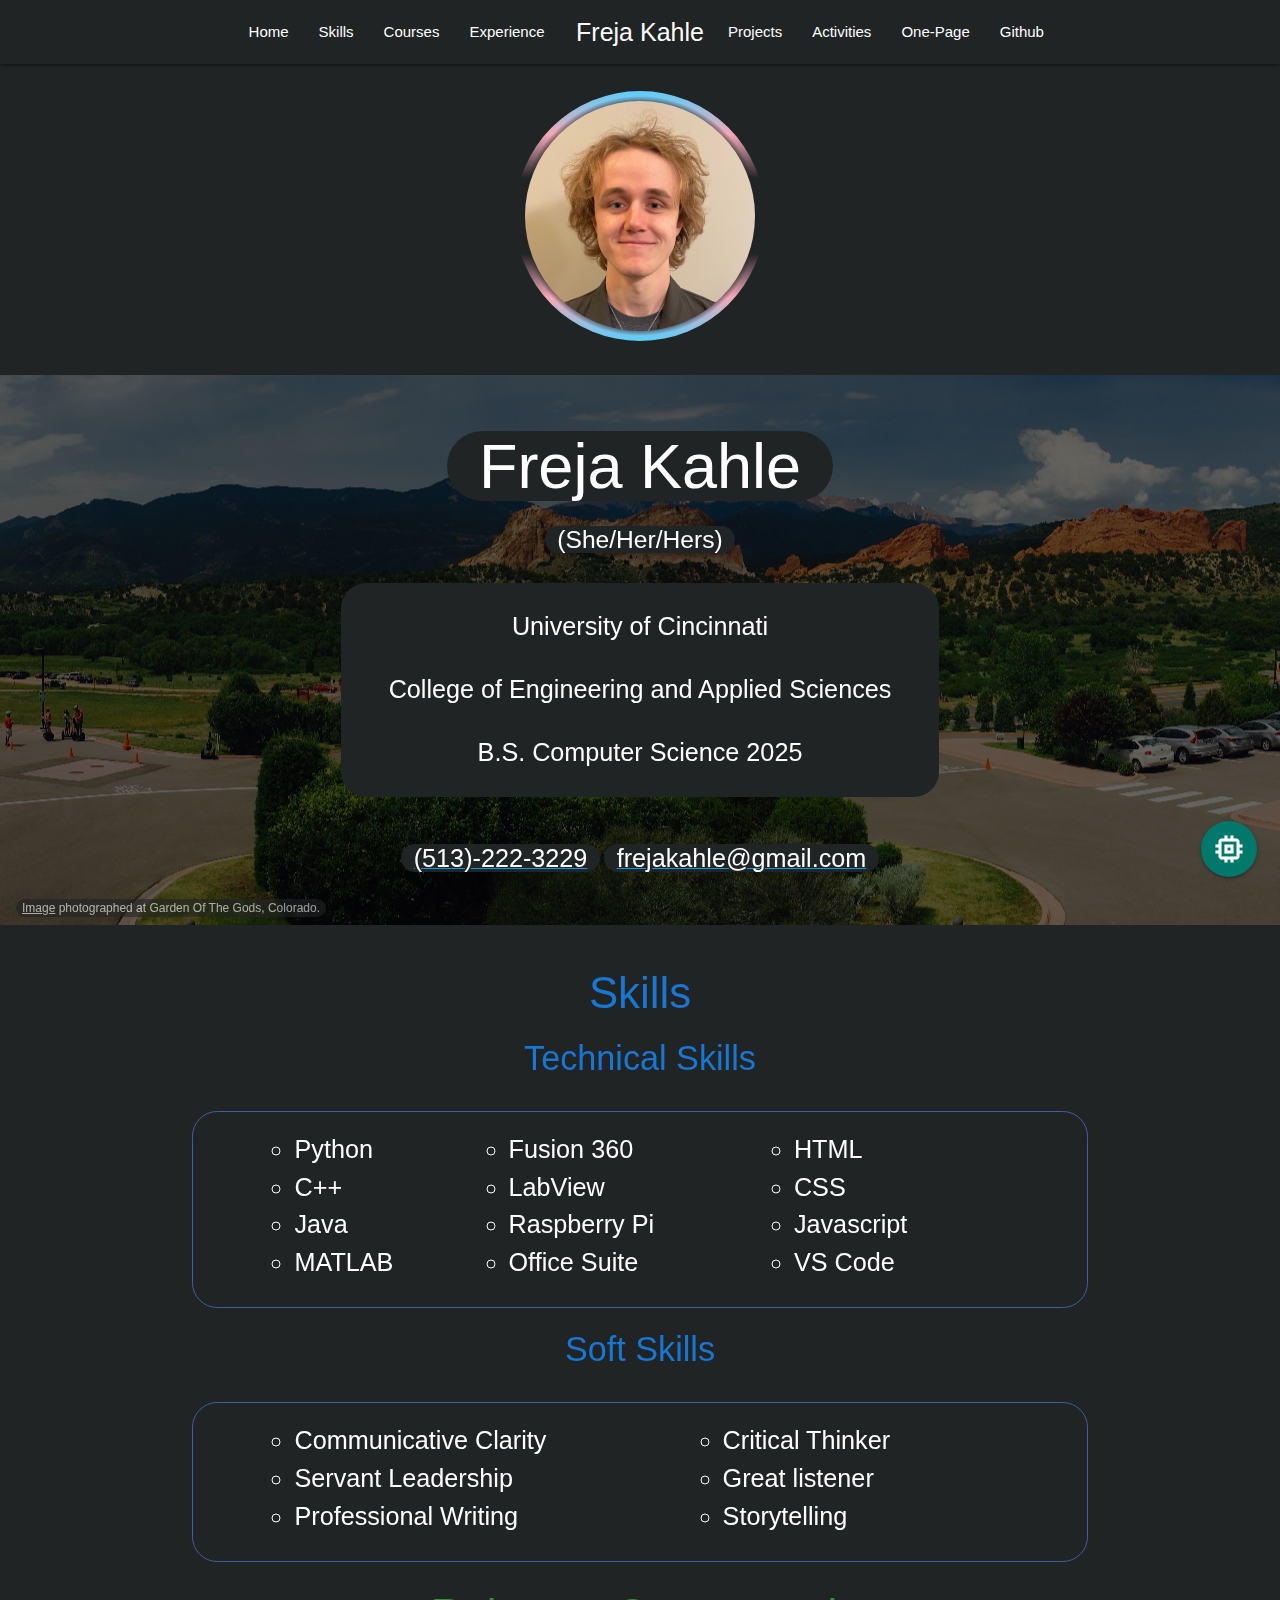
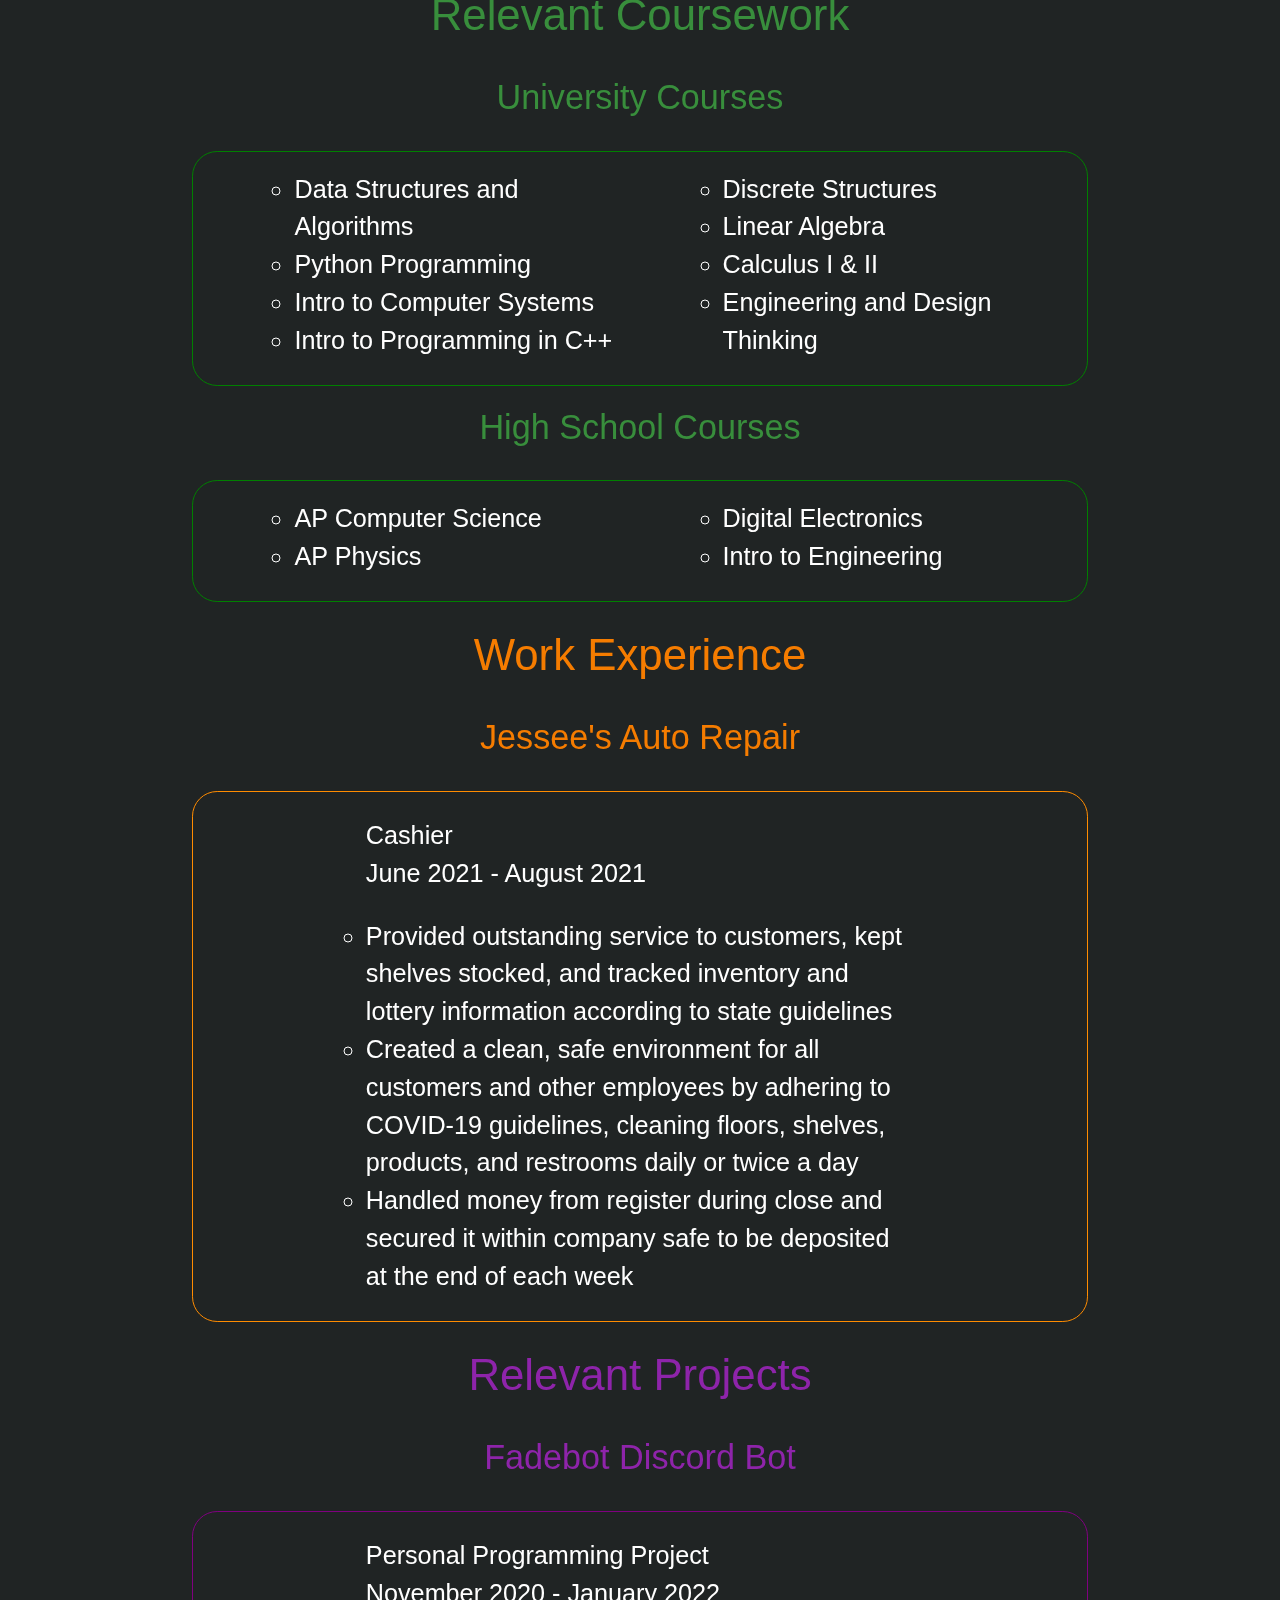
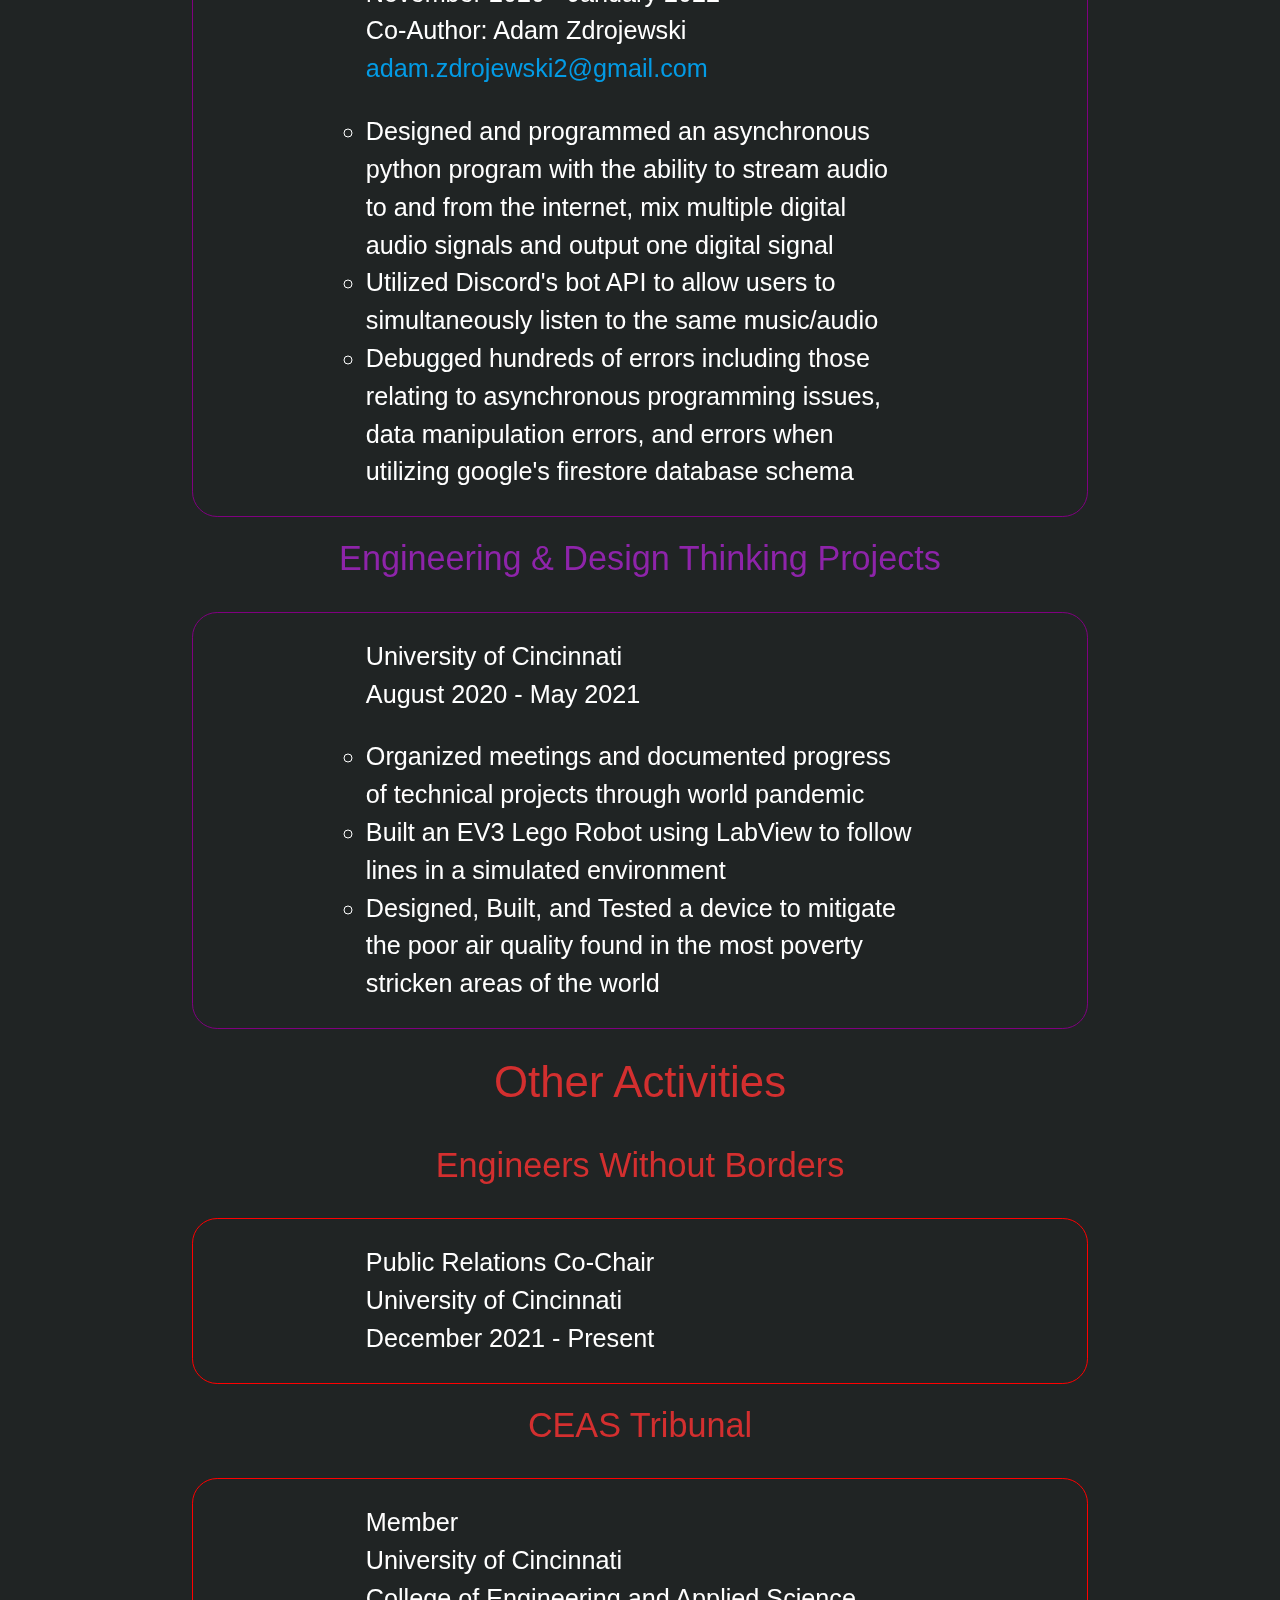
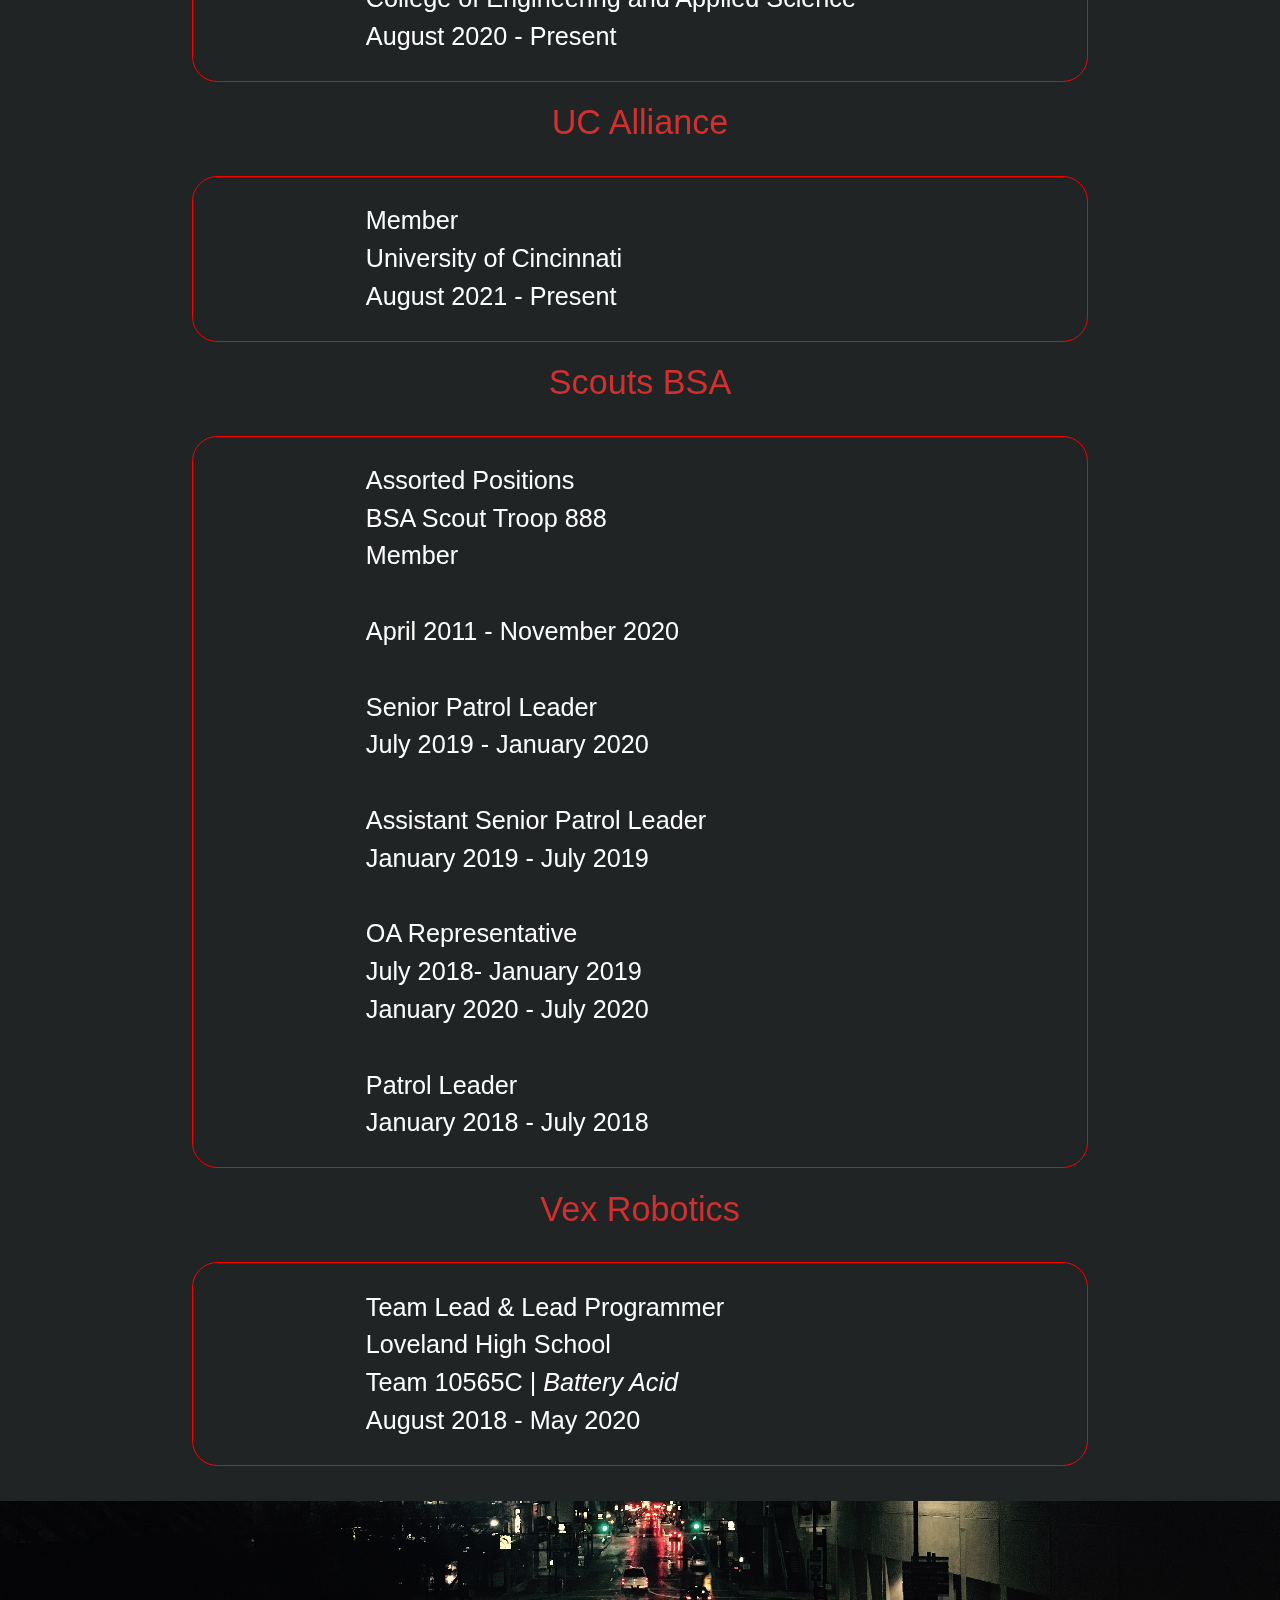
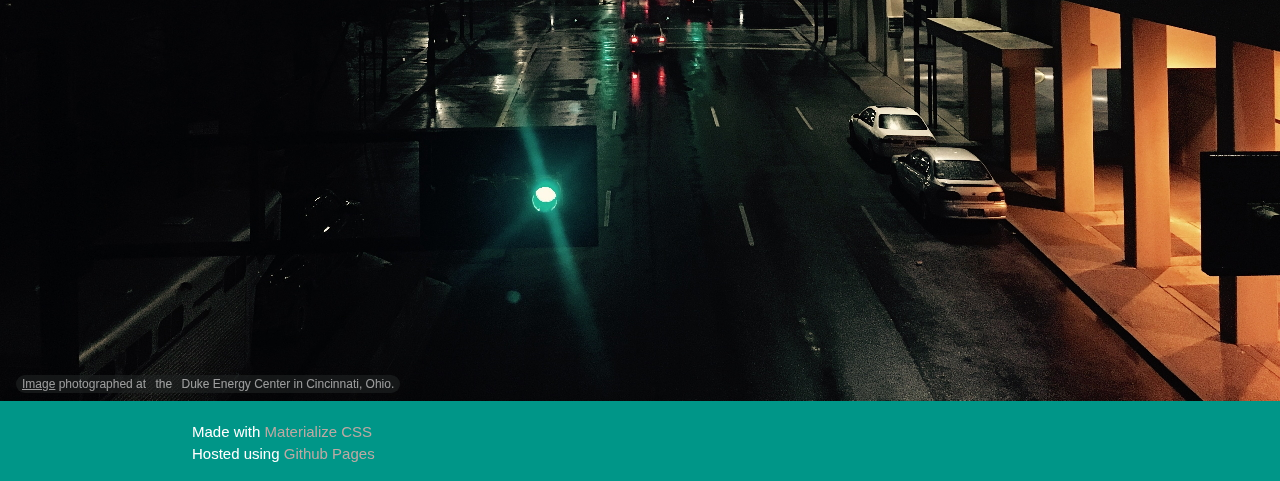
==== index.html @ 25338dbe "fixed sidenav width and trans transition" ====
<!DOCTYPE html>

<head>
    <meta http-equiv="Content-Type" content="text/html; charset=UTF-8" />
    <meta name="viewport" content="width=device-width, initial-scale=1" />
    <title>Freja Kahle Virtual Resume</title>

    <link rel="stylesheet" href="css/style.css">
    <link rel="shortcut icon" type="image/x-icon" href="images/favicon.png">
</head>

<body class="dark" id="home">
    <div class="fixed-action-btn">
        <a class="btn-floating btn-large teal darken-2">
            <i class="large material-icons" style="font-size: 36px;">memory</i>
        </a>
        <ul>
            <li><a href="Resume.pdf" target="_blank" class="btn-floating teal darken-2"><i class="material-icons">file_download</i></a></li>
            <li><a href="tel:513-222-3229" class="btn-floating teal darken-2"><i class="material-icons">phone</i></a></li>
            <li><a href="mailto:frejakahle@gmail.com" class="btn-floating teal darken-2"><i class="material-icons">mail</i></a></li>
            <li><a href="javascript:toggleViewMode()" id="view_toggle_button" class="btn-floating teal darken-2"><i class="material-icons">brightness_7</i></a></li>
        </ul>
    </div>
    <div class="navbar-fixed">
        <nav role="navigation" class="text-back">
            <div class="nav-wrapper container" style="width:100%;">
                <div class="row" style="margin: 0;">
                    <div class="col" style="width:5%;">
                        <a href="#" data-target="nav-mobile" class="sidenav-trigger" style="right: 3em;"><i class=" material-icons">menu</i></a>
                    </div>
                    <div class="col" style="width:40%">
                        <ul class="right hide-on-med-and-down">
                            <li><a href="#home">Home</a></li>
                            <li><a href="#skills">Skills</a></li>
                            <li><a href="#courses">Courses</a></li>
                            <li><a href="#experience">Experience</a></li>
                        </ul>
                    </div>
                    <div class="col" style="width:10%">
                        <a id="logo-container" href="#home" class="brand-logo center" style="font-size: 25px;">Freja Kahle</a>
                    </div>
                    <div class="col" style="width:auto">
                        <ul class="left hide-on-med-and-down">
                            <li><a href="#projects">Projects</a></li>
                            <li><a href="#activities">Activities</a></li>
                            <li><a href="Resume.pdf" target="_blank">One-Page</a></li>
                            <li><a href="https://github.com/frejaKahle" target="_blank">Github</a></li>
                        </ul>
                    </div>
                </div>
            </div>
        </nav>
    </div>
    <ul id="nav-mobile" class="sidenav text-back sidenav-close" style="border-radius: 0;">
        <li><a href="#home" onclick="closeNav();">Home</a></li>
        <li><a href="#skills">Skills</a></li>
        <li><a href="#courses">Courses</a></li>
        <li><a href="#experience">Experience</a></li>
        <li><a href="#projects">Projects</a></li>
        <li><a href="#activities">Activities</a></li>
        <li><a href="Resume.pdf" target="_blank">One-Page</a></li>
        <li><a href="https://github.com/frejaKahle" target="_blank">Github</a></li>
    </ul>
    <div class="row center" style="margin: 3vh">
        <img class="circle responsive-img transg" src="images/profshot.jpg" style="height:250px;">
    </div>
    <div class="parallax-container" style="height: 550px;">
        <div class="section no-pad-bot">
            <div class="container">
                <div class="row">
                    <h1 class="header center"><span class="text-back hide-on-small-only">Freja Kahle</span></h1>
                    <h1 class="header center text-back hide-on-med-and-up" style="width: fit-content;margin-right: auto;margin-left: auto; border-radius: 0.5em;">Freja<br>Kahle</h1>
                    <h5 class="header center"><span class="text-back z-depth-2">(She/Her/Hers)</span></h5>
                </div>
                <div class="row center">
                    <div class="flow-text col m8 s12 offset-m2 text-back">
                        <p>University of Cincinnati</p>
                        <p class="hide-on-small-only">College of Engineering and Applied Sciences</p>
                        <p class="hide-on-med-and-up" style="font-size: 3.85vw;">College of Engineering and Applied Sciences</p>
                        <p>B.S. Computer Science 2025</p>
                    </div>
                </div>
                <div class="center">
                    <br>
                    <a href="tel:513-222-3229" class="col m5 offset-m1 s6 center"><u><span class="flow-text text-back">(513)-222-3229</span></u></a>
                    <br class="hide-on-med-and-up">
                    <a href="mailto:frejakahle@gmail.com" class="col m5 s6 center"><u><span class="flow-text text-back">frejakahle@gmail.com</span></u></a>
                </div>
            </div>
        </div>
        <a class="text-back bottomleft" style="opacity: 0.6; font-size: 12px;" href="images/GardenOfTheGods.jpg" target="blank"><u>Image</u> photographed at<span class="hide-on-med-and-up">:<br></span> Garden Of The Gods, Colorado.</a>
        <div class=" parallax"><img src="images/GardenOfTheGods.jpg" alt="Unsplashed Background, Garden of the Gods, Colorado">
            <div class="color-overlay"></div>
        </div>
    </div>
    <div class="container">
        <div class="section">
            <div class="anchor" id="skills">
                <h3 class="center blue-text text-darken-2">Skills</h3>
            </div>
            <div class="row">
                <h4 class="header center blue-text text-darken-2">Technical Skills</h4>
            </div>
            <div class="row flow-text boxborder" style="padding-top: 0.75em; border-color: #405F9F;">
                <div class="col s12 l3 offset-l1 m5 offset-m1 textlist">
                    <ul style="margin-bottom: 0; margin-top: 0;">
                        <li>Python</li>
                        <li>C++</li>
                    </ul>
                </div>
                <div class="col s12 l4 m5 offset-m1 textlist">
                    <ul style="margin-bottom: 0; margin-top: 0;">
                        <li>Fusion 360</li>
                        <li>LabView</li>
                    </ul>
                </div>
                <div class="col s12 l4 m5 offset-m1 textlist">
                    <ul style="margin-top: 0; margin-bottom: 0;">
                        <li>HTML</li>
                        <li>CSS</li>
                    </ul>
                </div>
                <div class="col s12 l3 offset-l1 m5 offset-m1 textlist">
                    <ul style="margin-bottom: 0; margin-top: 0;">
                        <li>Java</li>
                        <li>MATLAB</li>
                    </ul>
                </div>
                <div class="col s12 l4 m5 offset-m1 textlist">
                    <ul style="margin-bottom: 0; margin-top: 0;">
                        <li>Raspberry Pi</li>
                        <li>Office Suite</li>
                    </ul>
                </div>
                <div class="col s12 l4 m5 offset-m1 textlist">
                    <ul style="margin-top: 0;">
                        <li>Javascript</li>
                        <li>VS Code</li>
                    </ul>
                </div>
            </div>
            <div class="row">
                <h4 class="header center blue-text text-darken-2">Soft Skills</h4>
            </div>
            <div class="row flow-text boxborder" style="padding-top:0.75em; border-color: #405F9F;">
                <div class="col s12 m5 offset-m1 textlist">
                    <ul style="margin-bottom: 0; margin-top: 0;">
                        <li>Communicative Clarity</li>
                        <li>Servant Leadership</li>
                        <li>Professional Writing</li>
                    </ul>
                </div>
                <div class="col s12 m5 offset-m1 textlist">
                    <ul style="margin-top: 0;">
                        <li>Critical Thinker</li>
                        <li>Great listener</li>
                        <li>Storytelling</li>
                    </ul>
                </div>
            </div>

            <div class="row anchor" id="courses">
                <h3 class="header center green-text text-darken-2">Relevant Coursework</h3>
            </div>
            <div class="row">
                <h4 class="header center green-text text-darken-2">University Courses</h4>
            </div>
            <div class="row flow-text boxborder" style="padding-top: 0.75em; border-color: green;">
                <div class="col s12 l5 offset-l1 textlist">
                    <ul style="margin-bottom: 0; margin-top: 0;">
                        <li>Data Structures and Algorithms</li>
                        <li>Python Programming</li>
                        <li>Intro to Computer Systems</li>
                        <li>Intro to Programming in C++</li>
                    </ul>
                </div>
                <div class="col s12 l5 offset-l1 textlist">
                    <ul style="margin-top: 0;">
                        <li>Discrete Structures</li>
                        <li>Linear Algebra</li>
                        <li>Calculus I & II</li>
                        <li>Engineering and Design Thinking</li>
                    </ul>
                </div>
            </div>
            <div class="row">
                <h4 class="header center green-text text-darken-2">High School Courses</h4>
            </div>
            <div class="row flow-text boxborder" style="padding-top: 0.75em; border-color: green;">
                <div class="col s12 l5 offset-l1 textlist">
                    <ul style="margin-bottom: 0; margin-top: 0;">
                        <li>AP Computer Science</li>
                        <li>AP Physics</li>
                    </ul>
                </div>
                <div class="col s12 l5 offset-l1 textlist">
                    <ul style="margin-top: 0;">
                        <li>Digital Electronics</li>
                        <li>Intro to Engineering</li>
                    </ul>
                </div>
            </div>
            <div class="row center anchor" id="experience">
                <h3 class="header orange-text text-darken-2">Work Experience</h3>
            </div>
            <div class="row center">
                <h4 class="header orange-text text-darken-2">Jessee's Auto Repair</h4>
            </div>
            <div class="row flow-text boxborder" style="border-color: darkorange;">
                <div class="col s12 m10 offset-m1 l8 offset-l2">
                    <p style="text-align:left;">Cashier
                        <br>June 2021 - August 2021
                    </p>
                    <ul class="textlist">
                        <li>Provided outstanding service to customers, kept shelves stocked, and tracked inventory and lottery information according to state guidelines</li>
                        <li>Created a clean, safe environment for all customers and other employees by adhering to COVID-19 guidelines, cleaning floors, shelves, products, and restrooms daily or twice a day</li>
                        <li>Handled money from register during close and secured it within company safe to be deposited at the end of each week</li>
                    </ul>
                </div>
            </div>
            <div class="row center anchor" id="projects">
                <h3 class="header purple-text text-darken-1">Relevant Projects</h3>
            </div>
            <div class="row center">
                <h4 class="header purple-text text-darken-1">Fadebot Discord Bot</h4>
            </div>
            <div class="row flow-text boxborder" style="border-color: purple;">
                <div class="col s12 m10 offset-m1 l8 offset-l2">
                    <p style="text-align:left;">Personal Programming Project
                        <br>November 2020 - January 2022
                        <br>Co-Author: Adam Zdrojewski
                        <br><a href="mailto:adam.zdrojewski2@gmail.com">adam.zdrojewski2@gmail.com</a>
                    </p>
                    <ul class="textlist">
                        <li>Designed and programmed an asynchronous python program with the ability to stream audio to and from the internet, mix multiple digital audio signals and output one digital signal</li>
                        <li>Utilized Discord's bot API to allow users to simultaneously listen to the same music/audio</li>
                        <li>Debugged hundreds of errors including those relating to asynchronous programming issues, data manipulation errors, and errors when utilizing google's firestore database schema</li>
                    </ul>
                </div>
            </div>
            <div class="row center">
                <h4 class="header purple-text text-darken-1">Engineering & Design Thinking Projects</h4>
            </div>
            <div class="row flow-text boxborder" style="border-color: purple;">
                <div class="col s12 m10 offset-m1 l8 offset-l2">
                    <p>University of Cincinnati
                        <br>August 2020 - May 2021
                    </p>
                    <ul class="textlist">
                        <li>Organized meetings and documented progress of technical projects through world pandemic </li>
                        <li>Built an EV3 Lego Robot using LabView to follow lines in a simulated environment</li>
                        <li>Designed, Built, and Tested a device to mitigate the poor air quality found in the most poverty stricken areas of the world</li>
                    </ul>
                </div>
            </div>
            <div class="row center anchor" id="activities">
                <h3 class="header red-text text-darken-2">Other Activities</h3>
            </div>
            <div class="row center">
                <h4 class="header red-text text-darken-2">Engineers Without Borders</h4>
            </div>
            <div class="row flow-text boxborder" style="border-color: red;">
                <div class="col s12 m10 offset-m1 l8 offset-l2">
                    <p>Public Relations Co-Chair
                        <br>University of Cincinnati
                        <br>December 2021 - Present
                    </p>
                </div>
            </div>
            <div class="row center">
                <h4 class="header red-text text-darken-2">CEAS Tribunal</h4>
            </div>
            <div class="row flow-text boxborder" style="border-color: red;">
                <div class="col s12 m10 offset-m1 l8 offset-l2">
                    <p>Member
                        <br>University of Cincinnati
                        <br><span style="font-size:3.85vw;" class="hide-on-med-and-up">College of Engineering and Applied Science</span><span class="hide-on-small-only">College of Engineering and Applied Science</span>
                        <br>August 2020 - Present
                    </p>
                </div>
            </div>
            <div class="row center">
                <h4 class="header red-text text-darken-2">UC Alliance</h4>
            </div>
            <div class="row flow-text boxborder" style="border-color: red;">
                <div class="col s12 m10 offset-m1 l8 offset-l2">
                    <p>Member
                        <br>University of Cincinnati
                        <br>August 2021 - Present
                    </p>
                </div>
            </div>
            <div class="row center">
                <h4 class="header red-text text-darken-2">Scouts BSA</h4>
            </div>
            <div class="row flow-text boxborder" style="border-color: red;">
                <div class="col s12 m10 offset-m1 l8 offset-l2">
                    <p>Assorted Positions
                        <br>BSA Scout Troop 888
                        <br>Member
                        <br>
                        <br>April 2011 - November 2020
                        <br>
                        <br>Senior Patrol Leader
                        <br>July 2019 - January 2020
                        <br>
                        <br>Assistant Senior Patrol Leader
                        <br>January 2019 - July 2019
                        <br>
                        <br>OA Representative
                        <br>July 2018- January 2019
                        <br>January 2020 - July 2020
                        <br>
                        <br>Patrol Leader
                        <br>January 2018 - July 2018
                    </p>
                </div>
            </div>
            <div class="row center">
                <h4 class="header red-text text-darken-2">Vex Robotics</h4>
            </div>
            <div class="row flow-text boxborder" style="border-color: red;">
                <div class="col s12 m10 offset-m1 l8 offset-l2">
                    <p>Team Lead & Lead Programmer
                        <br>Loveland High School
                        <br>Team 10565C | <i>Battery Acid</i>
                        <br>August 2018 - May 2020
                    </p>
                </div>
            </div>
        </div>
    </div>
    </div>
    <div class="parallax-container" style="height: 500px;">
        <div class="section no-pad-bot">
            <div class="container">
                <div class="row">
                </div>
            </div>
        </div>
        <a class="text-back bottomleft" style="opacity: 0.6; font-size: 12px;" href="images/Techolympics2017.jpg" target="blank"><u style="margin:0">Image</u> photographed at<span class="hide-on-med-and-up">:<br></span><span class="hide-on-small-only"> the </span>Duke Energy Center in Cincinnati, Ohio.</a>
        <div class="parallax"><img src="images/Techolympics2017.jpg" alt="Unsplashed background img 3"></div>
    </div>



    <footer class="page-footer teal">
        <div class="container" style="padding-bottom: 1em;">
            Made with <a class="brown-text text-lighten-3" href="http://materializecss.com" target="blank">Materialize CSS</a>
            <br> Hosted using <a class="brown-text text-lighten-3" href="https://help.github.com/en/articles/what-is-github-pages" target="blank">Github Pages</a>
        </div>
    </footer>

    <!--  Scripts-->
    <script src="https://cdnjs.cloudflare.com/ajax/libs/materialize/1.0.0/js/materialize.min.js"></script>
    <script type="text/javascript" src="js/darkmode.js"></script>
    <script>
        M.AutoInit();
    </script>
</body>
---- css/style.css ----
@import "https://cdnjs.cloudflare.com/ajax/libs/materialize/1.0.0/css/materialize.min.css";
@import "https://fonts.googleapis.com/icon?family=Material+Icons";
.bkgnd {
    border-radius: 1em;
    margin-top: 150px;
    padding-left: .5em;
    padding-right: .5em;
}

:root {
    --dark-bkg: #202424;
    --light-bkg: white;
    --dark-text: white;
    --light-text: black;
    --transition-time: 750ms ease;
}

.spanhead {
    font-size: x-large;
    margin-top: 2px;
    margin-bottom: 2px;
    margin-left: 10px;
    margin-right: 10px;
}

.spanborder {
    margin-top: 0px;
    margin-bottom: 0px;
    border-radius: 0.75em;
    padding-left: 0.35em;
    padding-right: 0.35em;
    padding-bottom: 0.125em;
}

.tlta {
    text-align: left !important;
}

.text-back,
.text-back *,
nav.text-back .brand-logo {
    background-color: var(--light-bkg);
    color: var(--light-text);
    border-radius: 1em;
    padding-left: .5em;
    padding-right: .5em;
    transition: color var(--transition-time);
    transition: background-color var(--transition-time);
}

nav.text-back,
nav.text-back * {
    border-radius: 0;
}

body.dark,
body.dark .text-back,
body.dark .text-back * {
    background-color: var(--dark-bkg);
    color: var(--dark-text);
}

body {
    transition: color, background-color var(--transition-time);
}

.text-back.rnd-top {
    border-radius: 0;
    border-top-left-radius: 0.5em;
    border-top-right-radius: 0.5em;
}

.text-back.rnd-bot {
    border-radius: 0;
    border-bottom-left-radius: 0.5em;
    border-bottom-right-radius: 0.5em;
}

.text-back.no-rnd {
    border-radius: 0;
}

.color-overlay {
    position: absolute;
    top: 0;
    left: 0;
    width: 100%;
    height: 100%;
    background-color: black;
    opacity: 0.0;
    transition: opacity var(--transition-time);
}

.dark .color-overlay {
    opacity: 0.6;
    transition: opacity var(--transition-time);
}

.bottomright {
    position: absolute;
    bottom: 8px;
    right: 16px;
    font-size: 18px;
}

.bottomleft {
    position: absolute;
    bottom: 8px;
    left: 16px;
    font-size: 18px;
}

.bottomleft u,
.bottomright u {
    margin: 0;
    padding: 0;
}

.textlist li {
    list-style-type: circle !important;
}

.anchor {
    scroll-margin-top: 80px;
}

.boxborder {
    border-width: 1px;
    border-style: solid;
    border-color: black;
    border-radius: 1em;
    padding-left: 0.75em;
    padding-right: 0.75em;
}

html,
body {
    height: 100%;
}

.sidenav.closed {
    transform: translate(10px, 10px);
}

.transg {
    background: radial-gradient(circle at center, var(--dark-bkg) 110px, #20242400 120px), linear-gradient(#5BCEFA, #F5A9B8, #F5A9B800 35% 65%, #F5A9B8, #5BCEFA);
    padding: 10px;
}

.transg::after {
    content: 'hi';
    z-index: 100;
}

.sidenav {
    width: min(200px, 50vw);
}
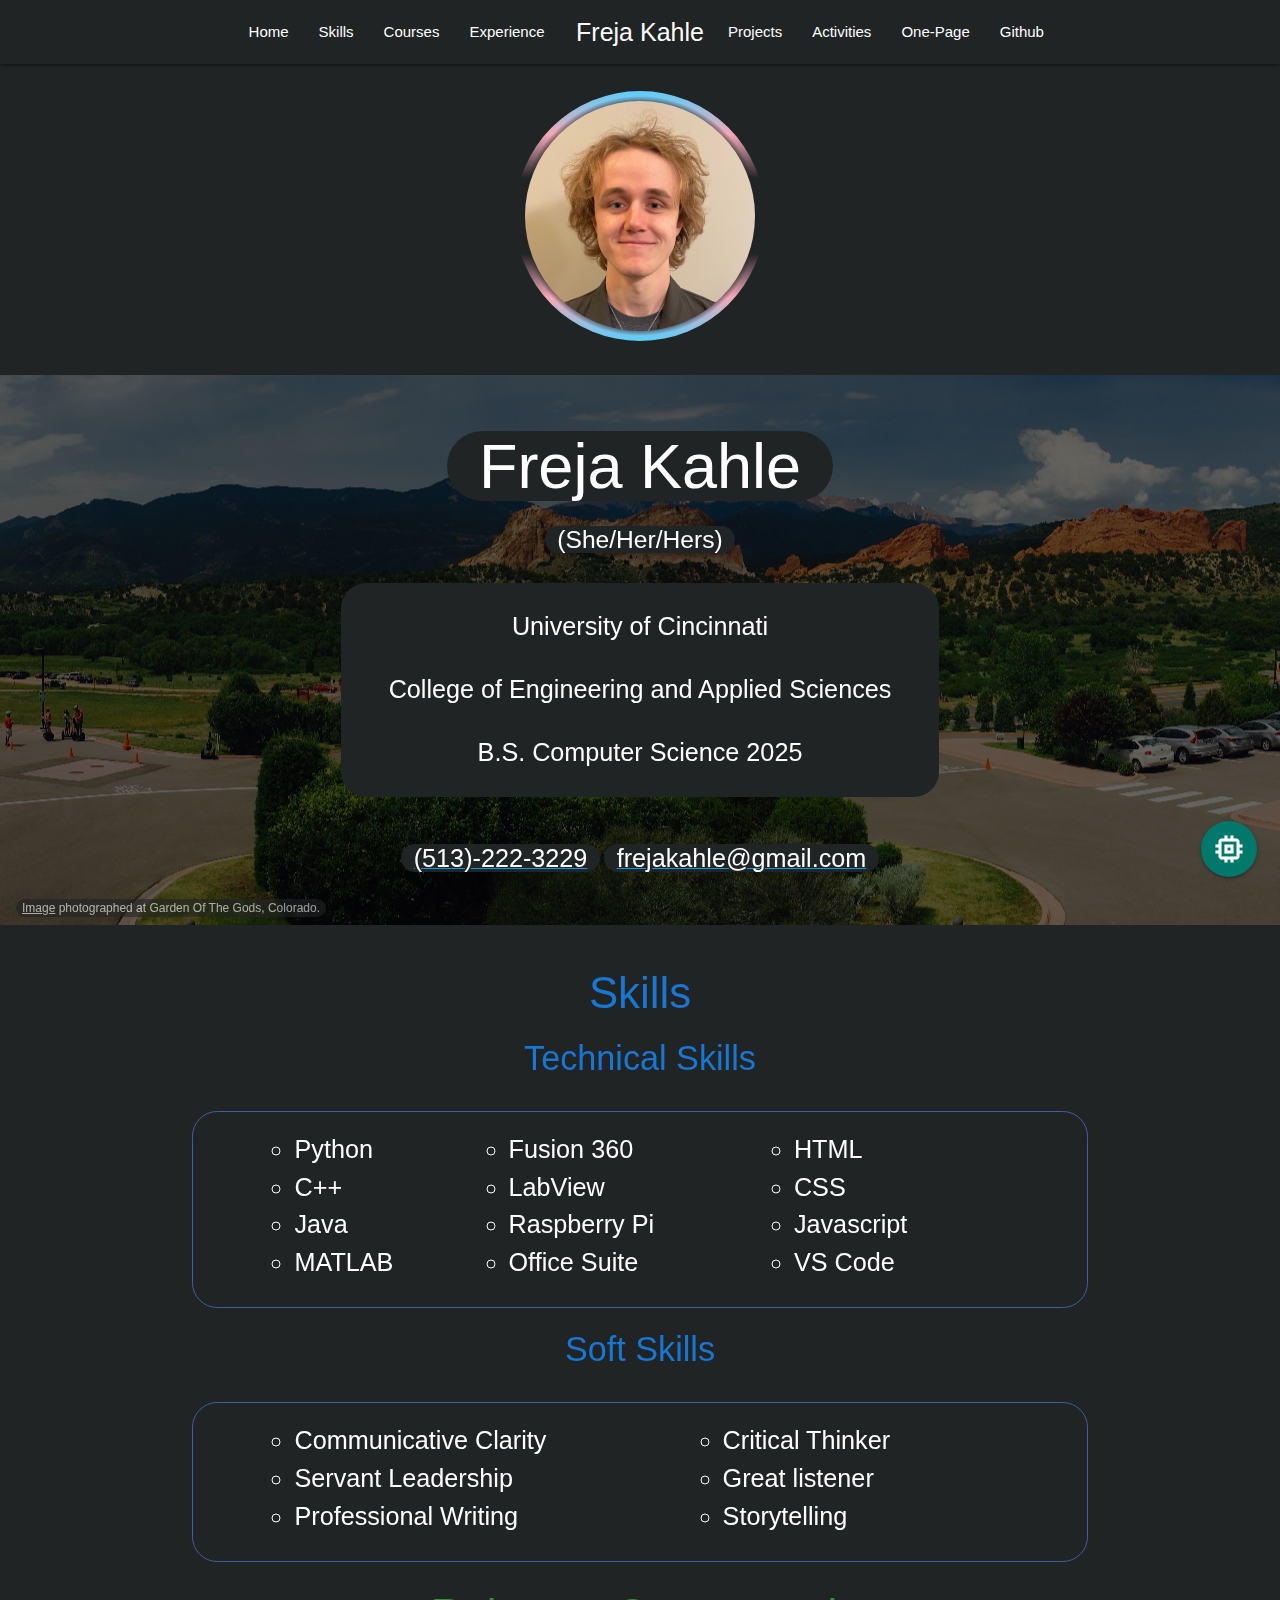
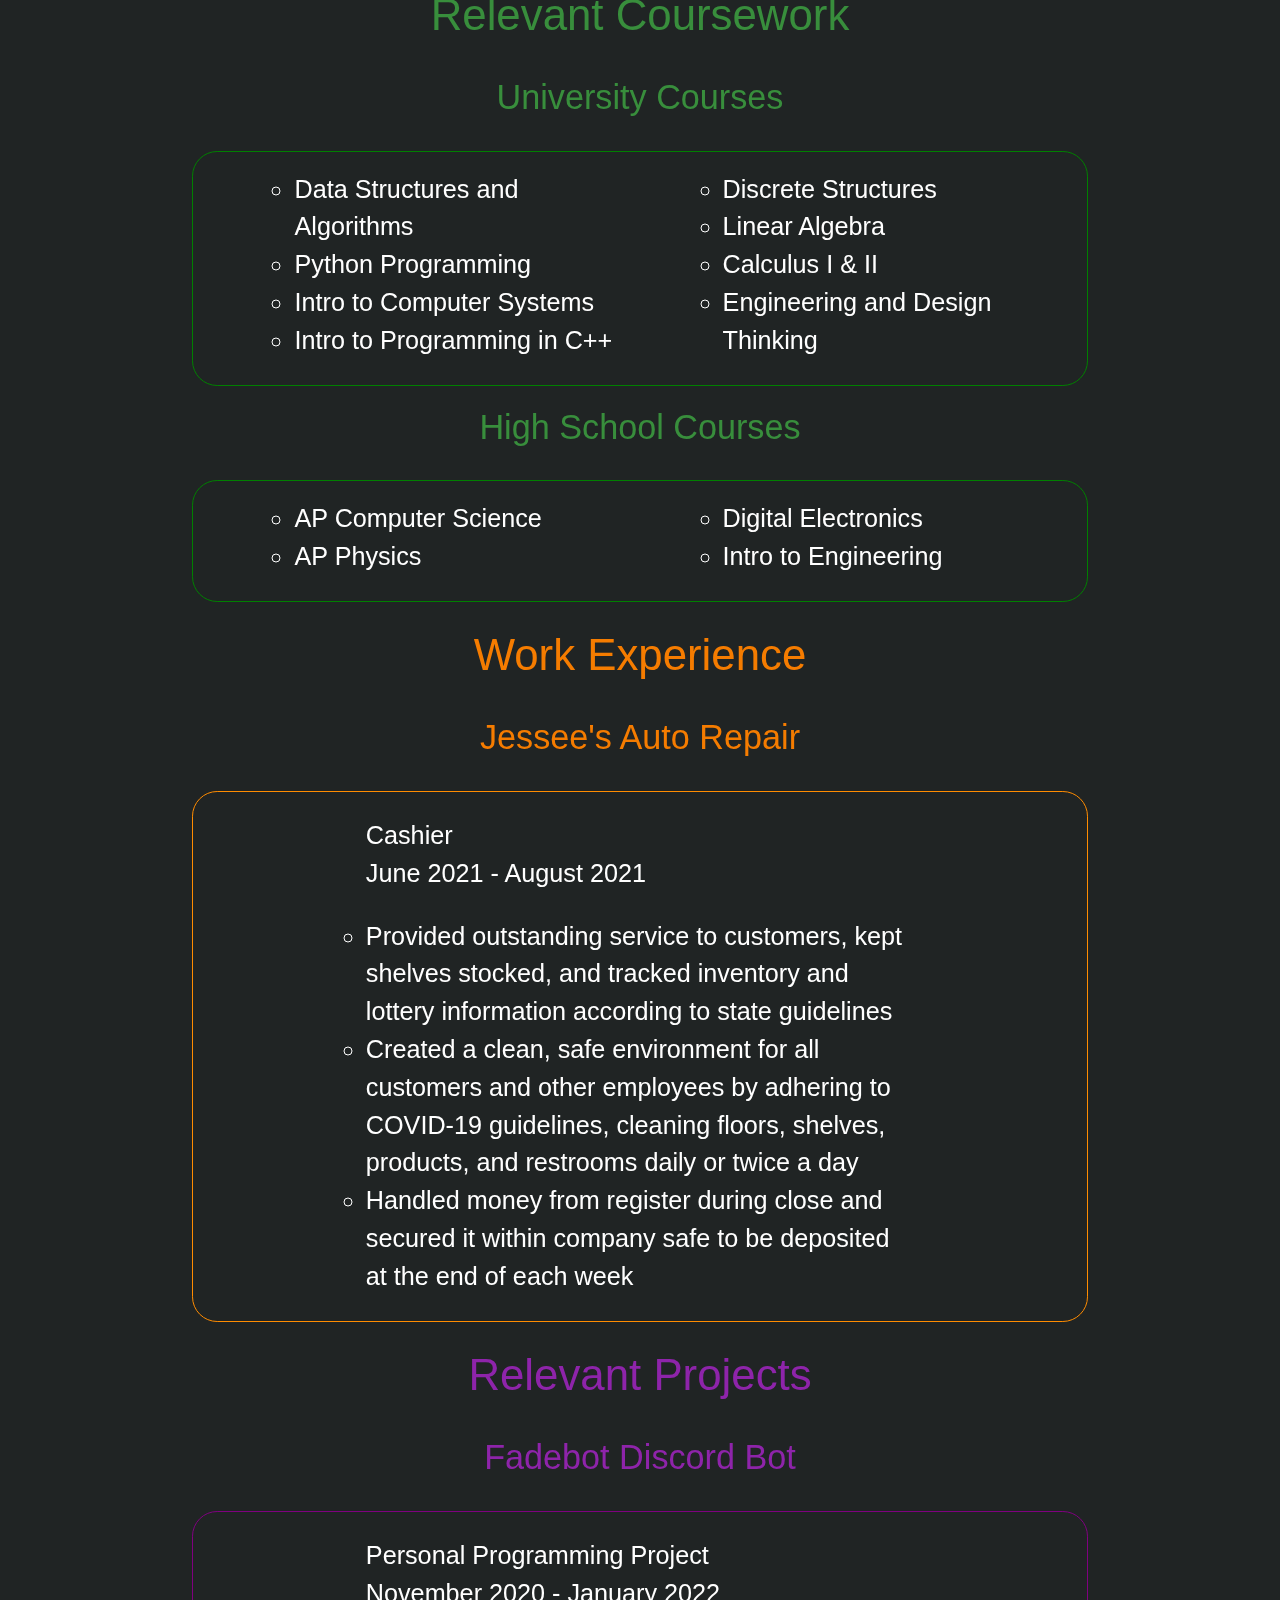
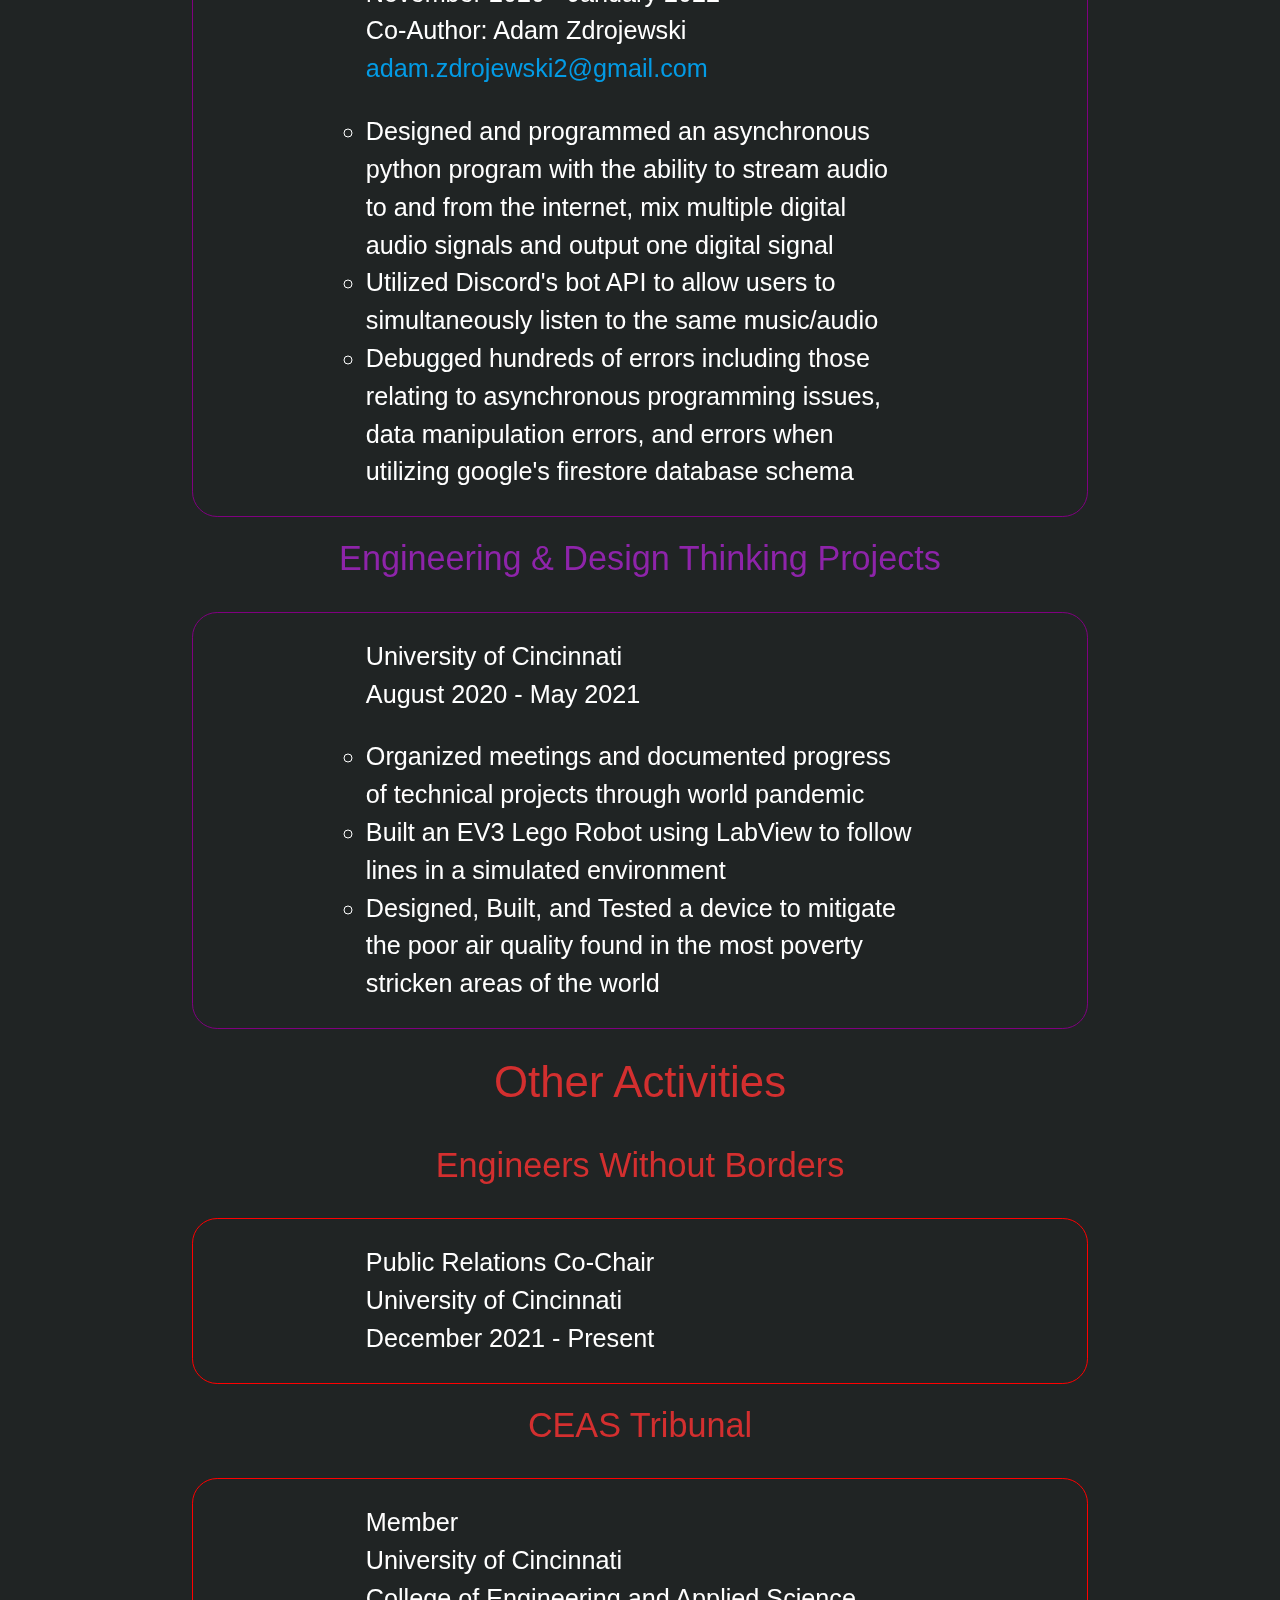
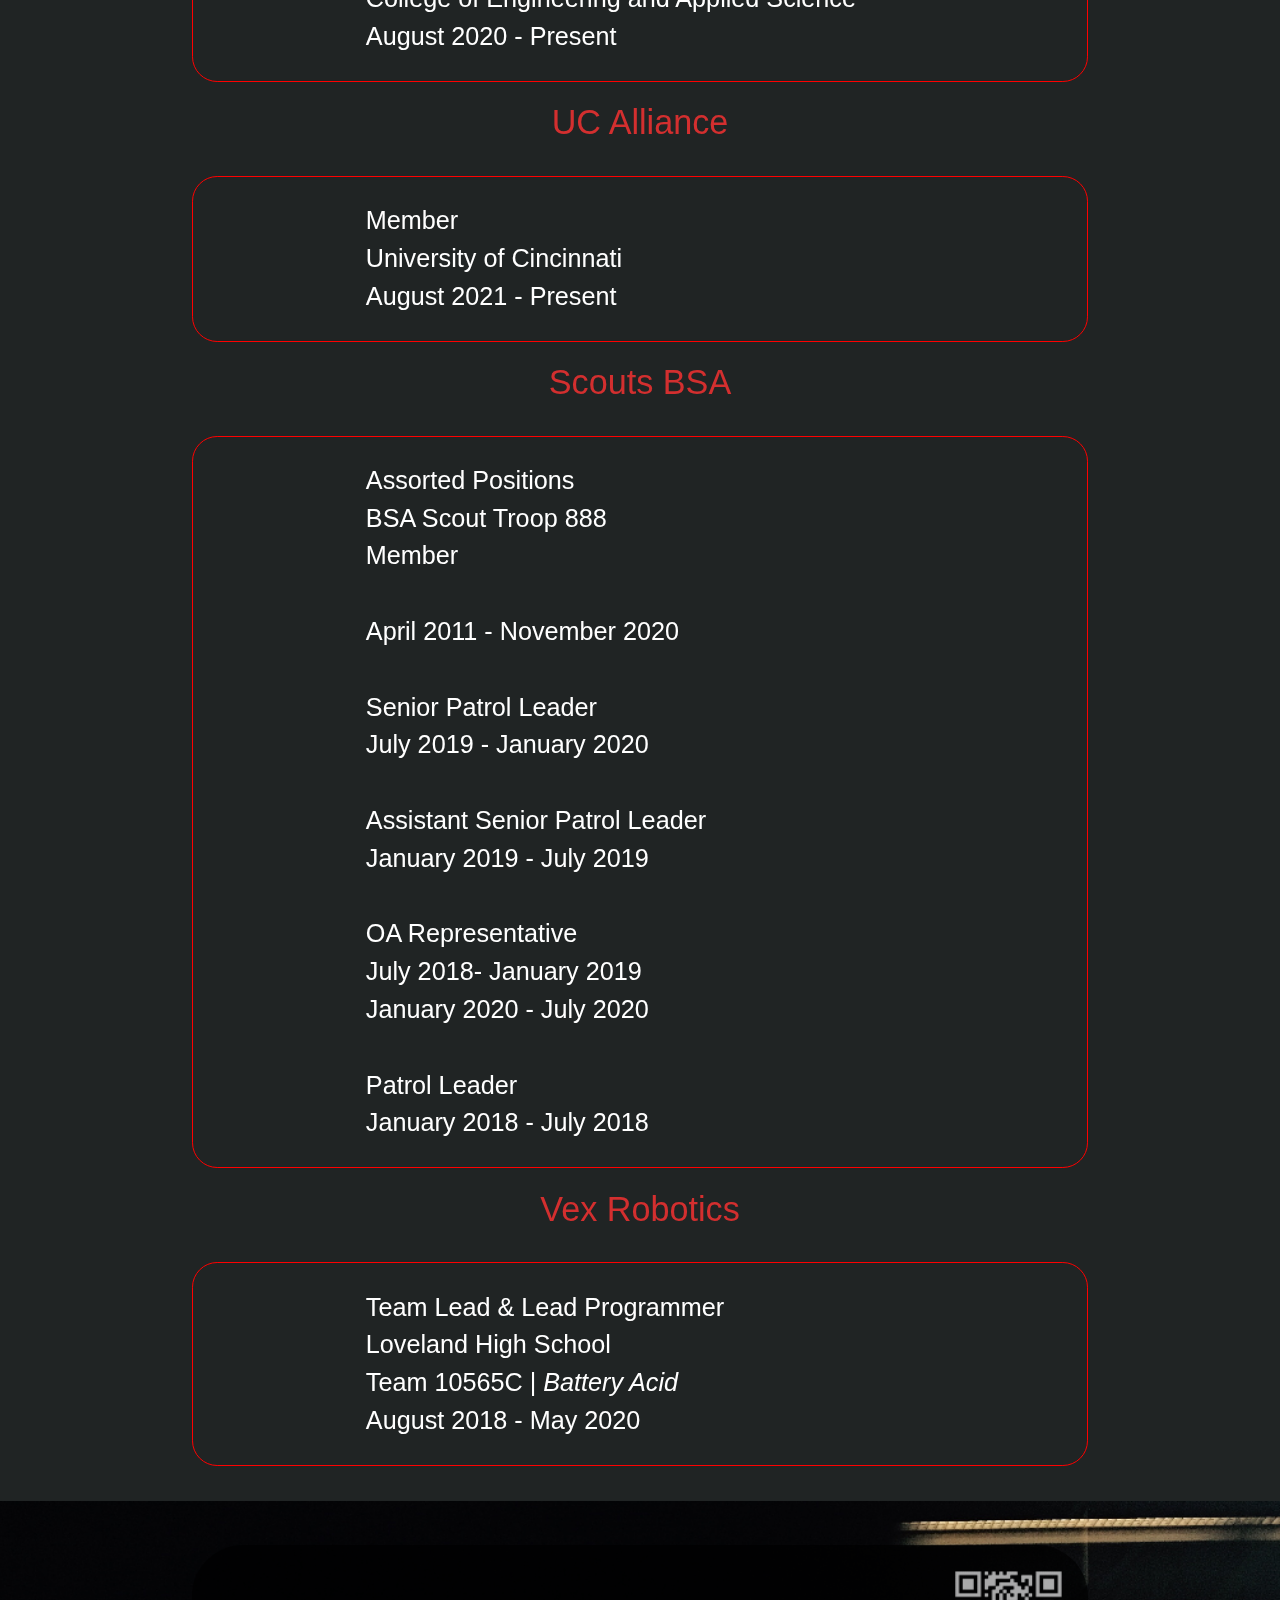
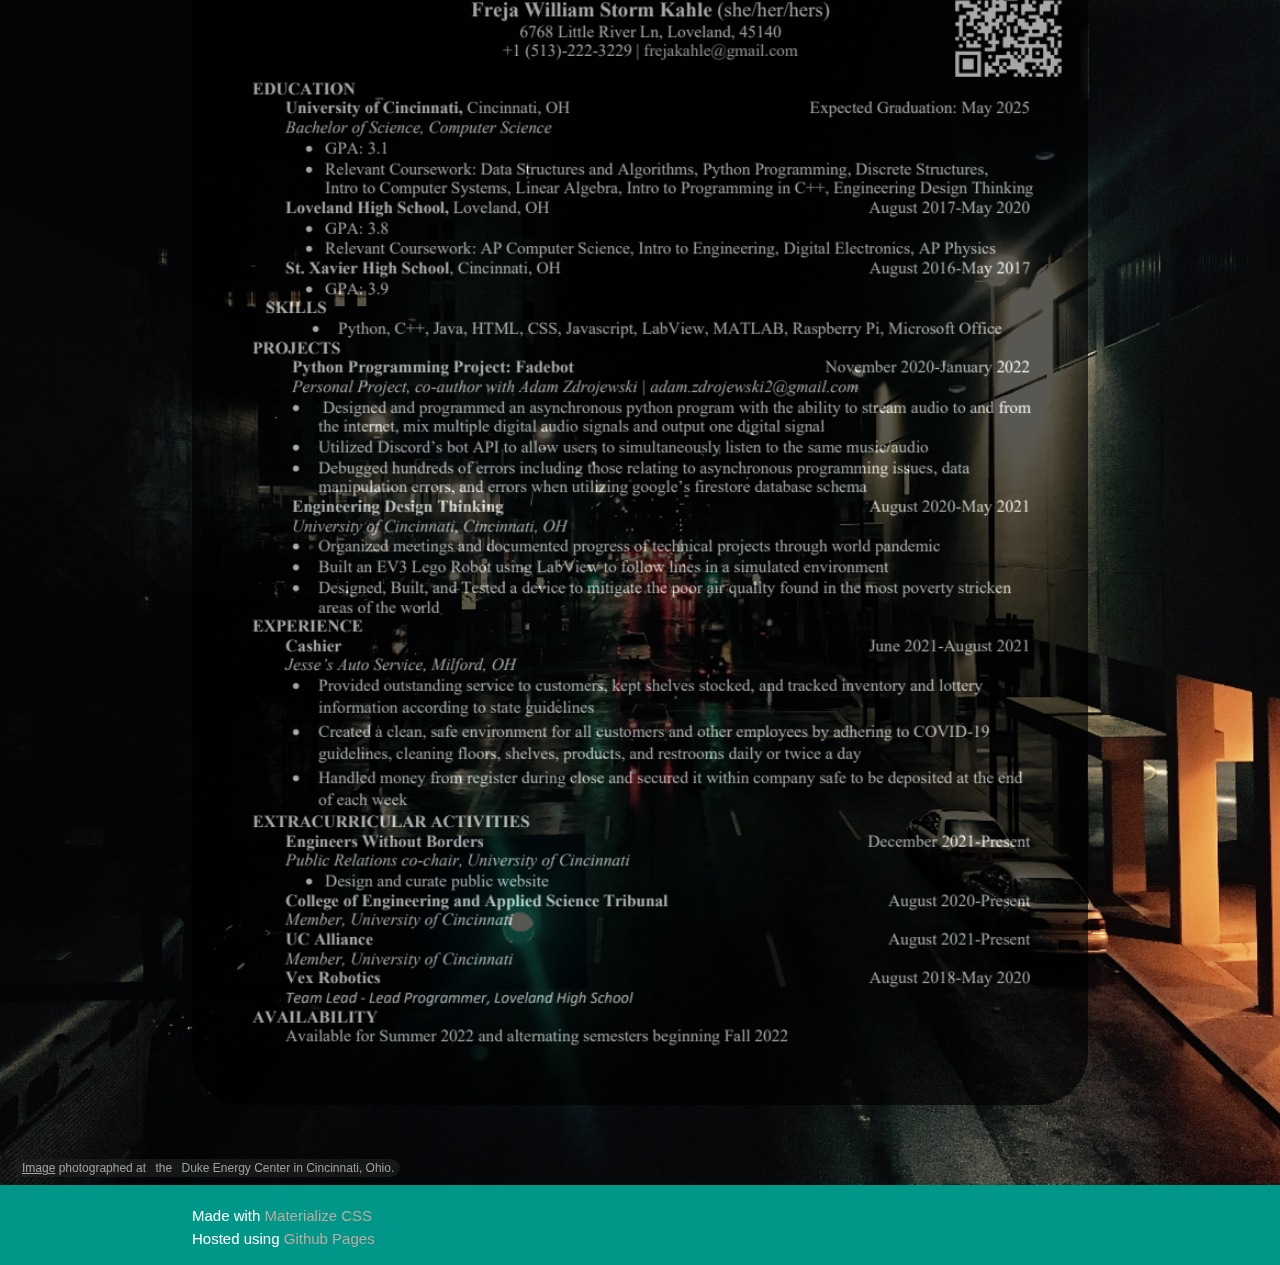
==== commit 345eb6c0: "add one page to main site" ====
--- a/index.html
+++ b/index.html
@@ -331,10 +331,13 @@
         </div>
     </div>
     </div>
-    <div class="parallax-container" style="height: 500px;">
+    <div class="parallax-container" style="height: fit-content">
         <div class="section no-pad-bot">
-            <div class="container">
-                <div class="row">
+            <div class="container" style="margin-bottom: 6vh;">
+                <div class="row center">
+                    <h3><u>
+                        <a href="resume.pdf" target="_blank"><img src="images/resume.png" alt="Resume.pdf" class="ifresume" style="border-radius: 4vw;"></a>
+                    </u></h3>
                 </div>
             </div>
         </div>
--- a/css/style.css
+++ b/css/style.css
@@ -154,4 +154,19 @@
 
 .sidenav {
     width: min(200px, 50vw);
+}
+
+.ifresume {
+    width: 100%;
+    height: auto;
+    opacity: 0.65;
+    transition: filter, opacity var(--transition-time);
+}
+
+.ifresume:hover {
+    opacity: 1;
+}
+
+.dark .ifresume {
+    filter: invert();
 }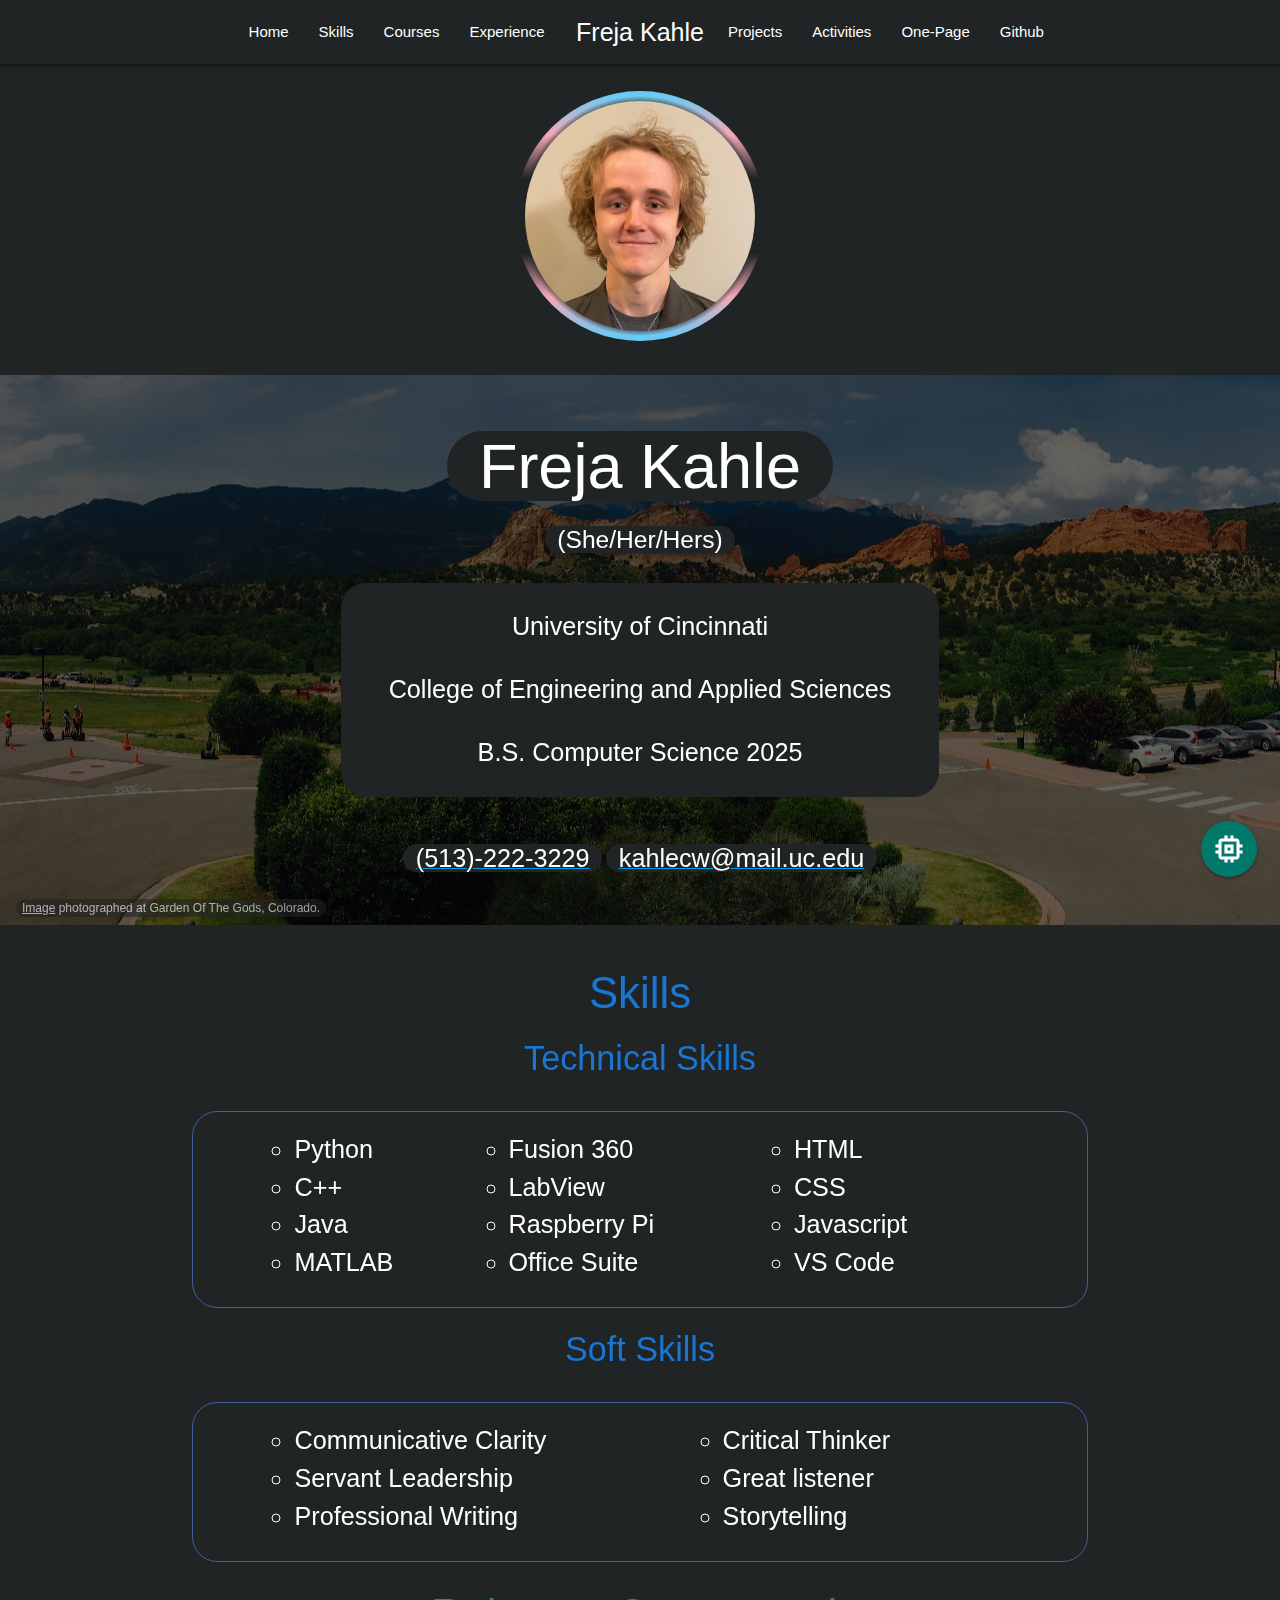
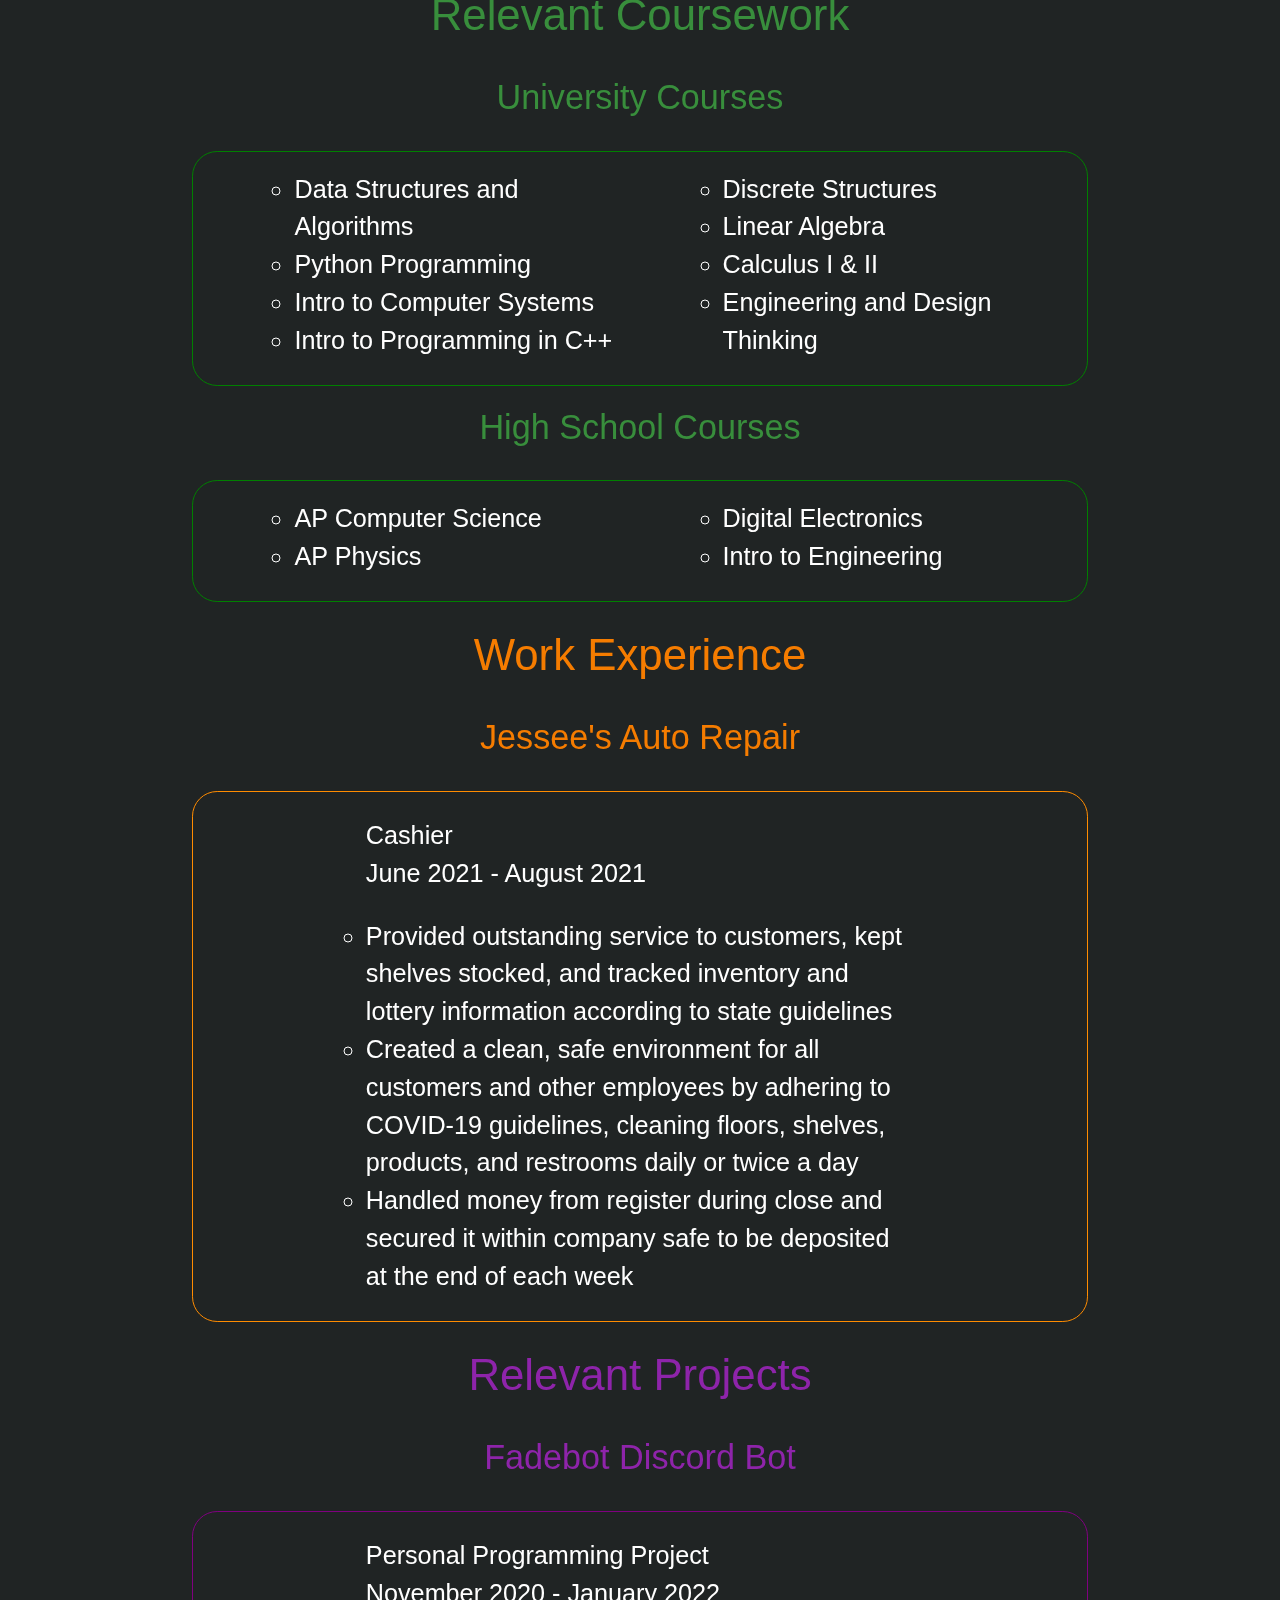
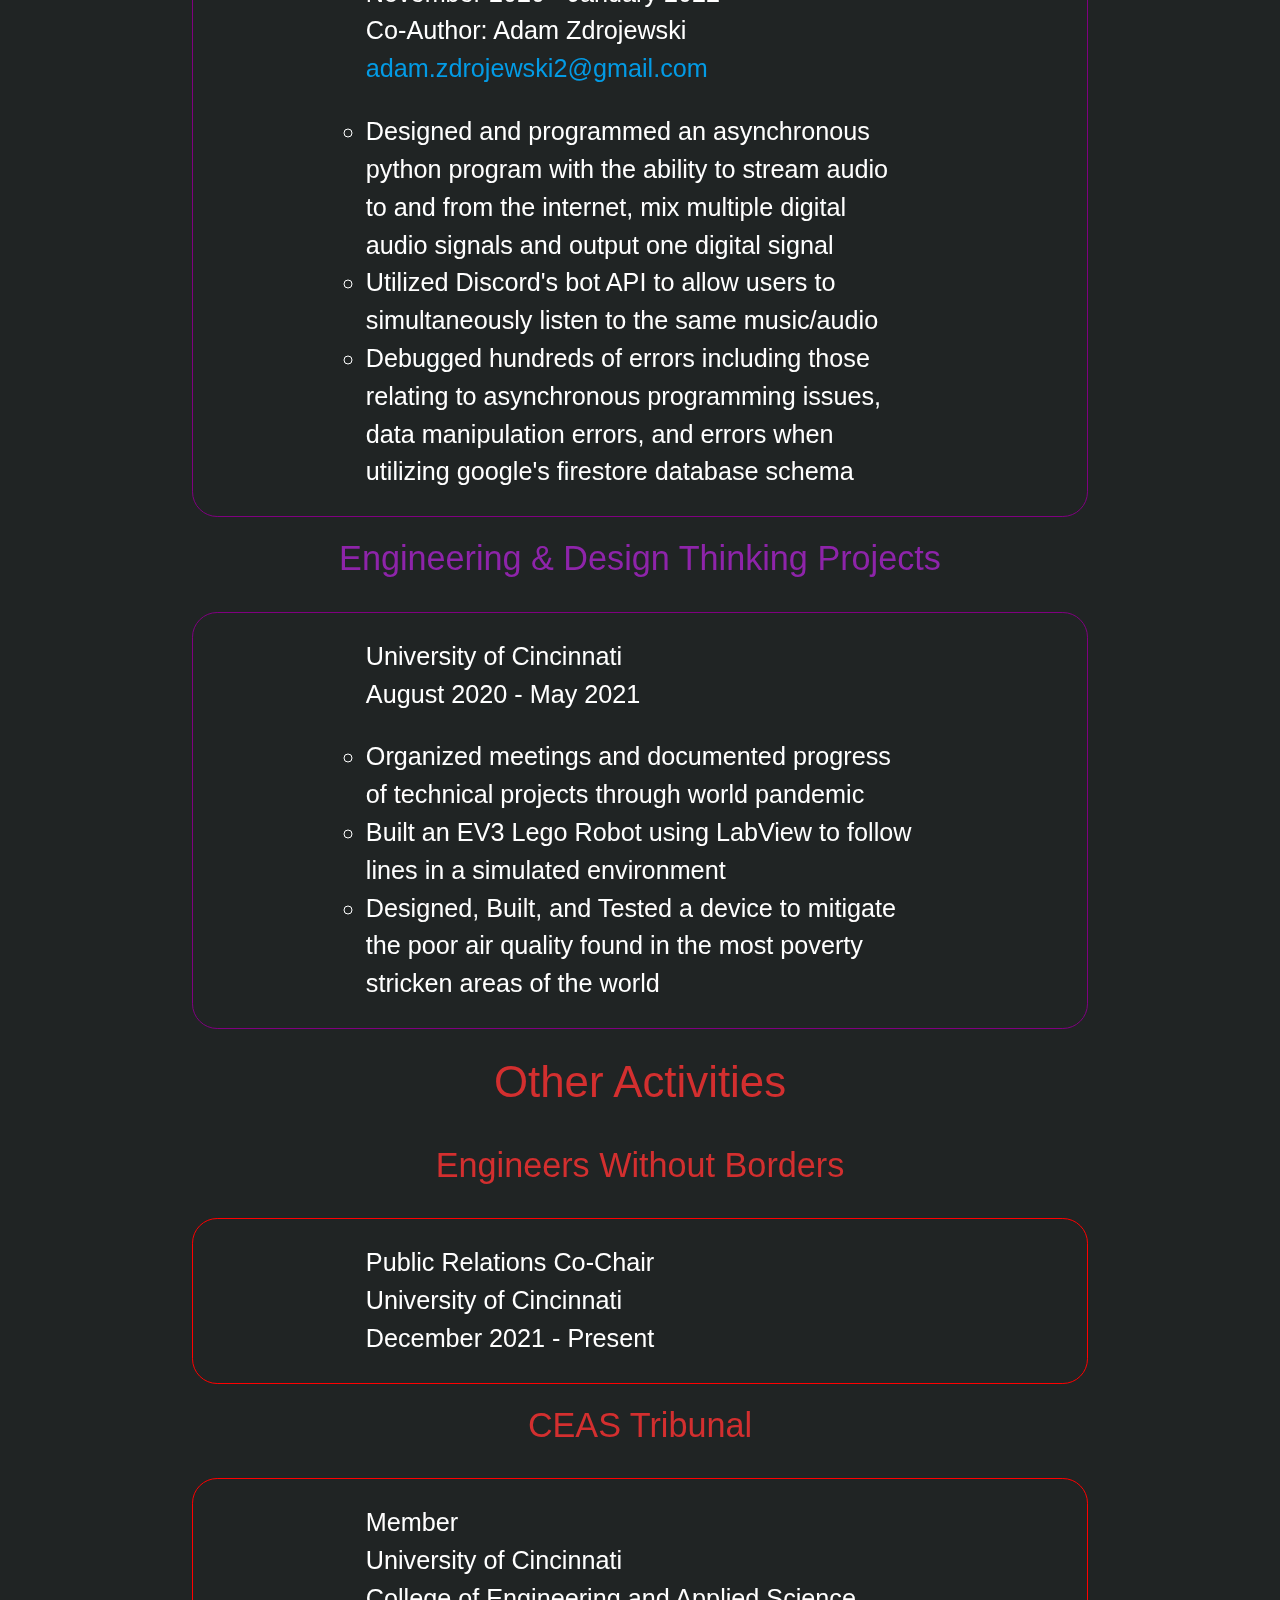
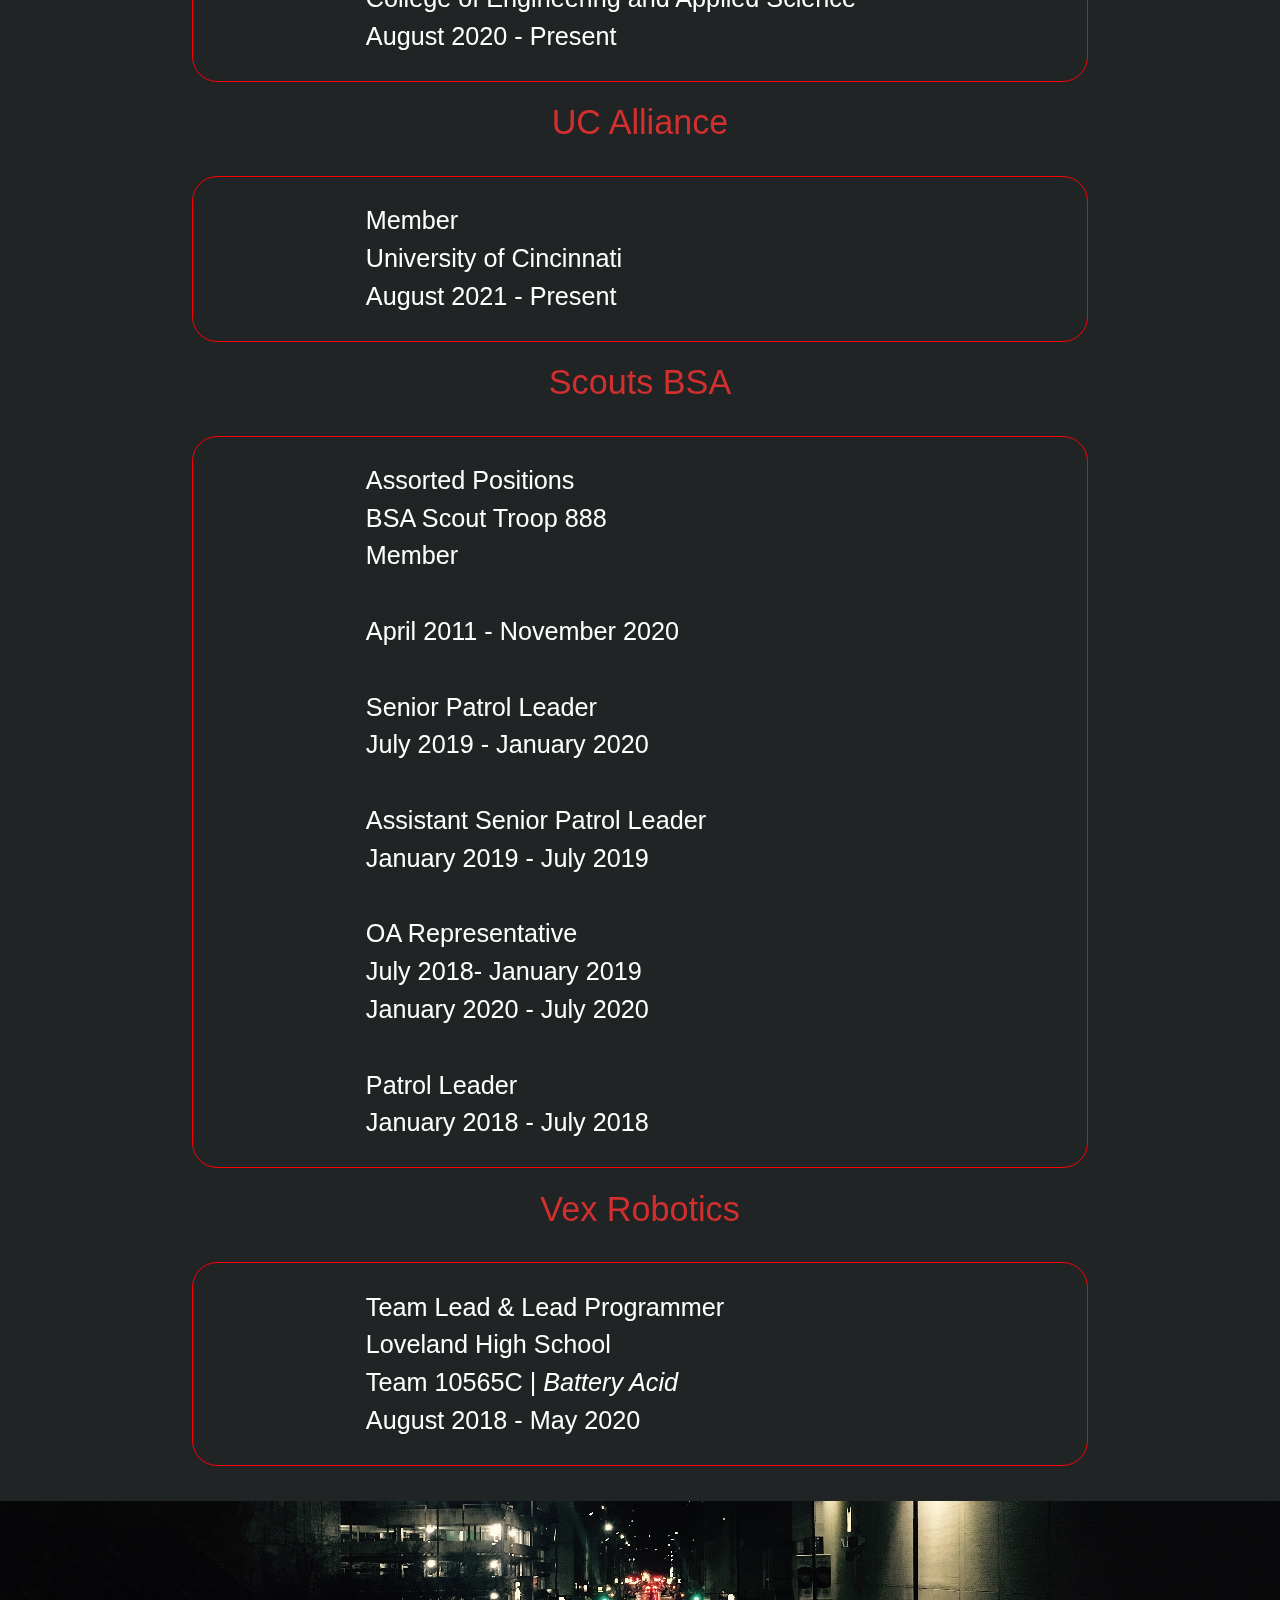
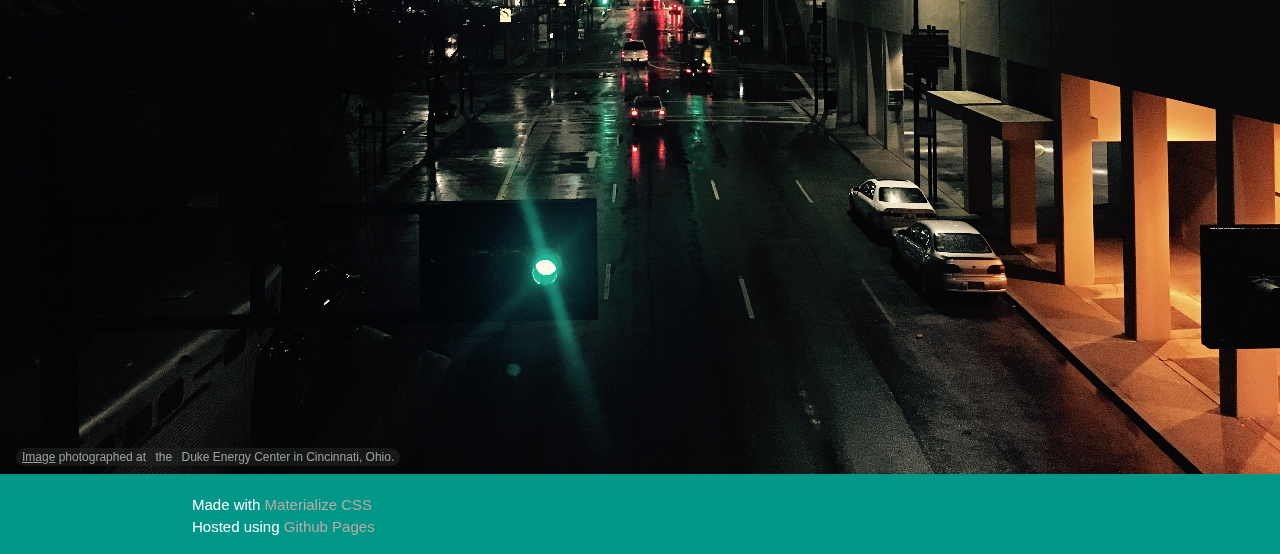
==== commit d8561873: "better pdf viewing" ====
--- a/index.html
+++ b/index.html
@@ -15,9 +15,9 @@
             <i class="large material-icons" style="font-size: 36px;">memory</i>
         </a>
         <ul>
-            <li><a href="Resume.pdf" target="_blank" class="btn-floating teal darken-2"><i class="material-icons">file_download</i></a></li>
-            <li><a href="tel:513-222-3229" class="btn-floating teal darken-2"><i class="material-icons">phone</i></a></li>
-            <li><a href="mailto:frejakahle@gmail.com" class="btn-floating teal darken-2"><i class="material-icons">mail</i></a></li>
+            <li><a href="Resume.pdf" target="_blank" class="btn-floating teal darken-2" title="One Page Resume Download"><i class="material-icons">file_download</i></a></li>
+            <li><a href="tel:513-222-3229" class="btn-floating teal darken-2" title="Call"><i class="material-icons">phone</i></a></li>
+            <li><a href="mailto:kahlecw@mail.uc.edu" class="btn-floating teal darken-2" title="email"><i class="material-icons">mail</i></a></li>
             <li><a href="javascript:toggleViewMode()" id="view_toggle_button" class="btn-floating teal darken-2"><i class="material-icons">brightness_7</i></a></li>
         </ul>
     </div>
@@ -43,7 +43,7 @@
                         <ul class="left hide-on-med-and-down">
                             <li><a href="#projects">Projects</a></li>
                             <li><a href="#activities">Activities</a></li>
-                            <li><a href="Resume.pdf" target="_blank">One-Page</a></li>
+                            <li><a href="#resumeanchor">One-Page</a></li>
                             <li><a href="https://github.com/frejaKahle" target="_blank">Github</a></li>
                         </ul>
                     </div>
@@ -58,7 +58,7 @@
         <li><a href="#experience">Experience</a></li>
         <li><a href="#projects">Projects</a></li>
         <li><a href="#activities">Activities</a></li>
-        <li><a href="Resume.pdf" target="_blank">One-Page</a></li>
+        <li><a href="#resumeanchor">One-Page</a></li>
         <li><a href="https://github.com/frejaKahle" target="_blank">Github</a></li>
     </ul>
     <div class="row center" style="margin: 3vh">
@@ -84,7 +84,7 @@
                     <br>
                     <a href="tel:513-222-3229" class="col m5 offset-m1 s6 center"><u><span class="flow-text text-back">(513)-222-3229</span></u></a>
                     <br class="hide-on-med-and-up">
-                    <a href="mailto:frejakahle@gmail.com" class="col m5 s6 center"><u><span class="flow-text text-back">frejakahle@gmail.com</span></u></a>
+                    <a href="mailto:kahlecw@mail.uc.edu" class="col m5 s6 center"><u><span class="flow-text text-back">kahlecw@mail.uc.edu</span></u></a>
                 </div>
             </div>
         </div>
@@ -330,13 +330,13 @@
             </div>
         </div>
     </div>
-    </div>
-    <div class="parallax-container" style="height: fit-content">
+    <div id="resumeanchor" class="anchor"></div>
+    <div class="parallax-container" style="height: fit-content;">
         <div class="section no-pad-bot">
             <div class="container" style="margin-bottom: 6vh;">
                 <div class="row center">
                     <h3><u>
-                        <a href="resume.pdf" target="_blank"><img src="images/resume.png" alt="Resume.pdf" class="ifresume" style="border-radius: 4vw;"></a>
+                        <canvas id="OPResume" class="ifresume "></canvas>
                     </u></h3>
                 </div>
             </div>
@@ -354,10 +354,13 @@
         </div>
     </footer>
 
-    <!--  Scripts-->
+    <!--  Scripts  -->
     <script src="https://cdnjs.cloudflare.com/ajax/libs/materialize/1.0.0/js/materialize.min.js"></script>
     <script type="text/javascript" src="js/darkmode.js"></script>
+    <script src="//mozilla.github.io/pdf.js/build/pdf.js"></script>
+    <script type="text/javascript" src="js/pdfview.js"></script>
     <script>
         M.AutoInit();
+        loadpdfp1('resume.pdf', 'OPResume');
     </script>
 </body>--- a/css/style.css
+++ b/css/style.css
@@ -158,9 +158,9 @@
 
 .ifresume {
     width: 100%;
-    height: auto;
-    opacity: 0.65;
+    opacity: 0.75;
     transition: filter, opacity var(--transition-time);
+    border-radius: 2vw;
 }
 
 .ifresume:hover {
@@ -168,5 +168,5 @@
 }
 
 .dark .ifresume {
-    filter: invert();
+    filter: invert(90%);
 }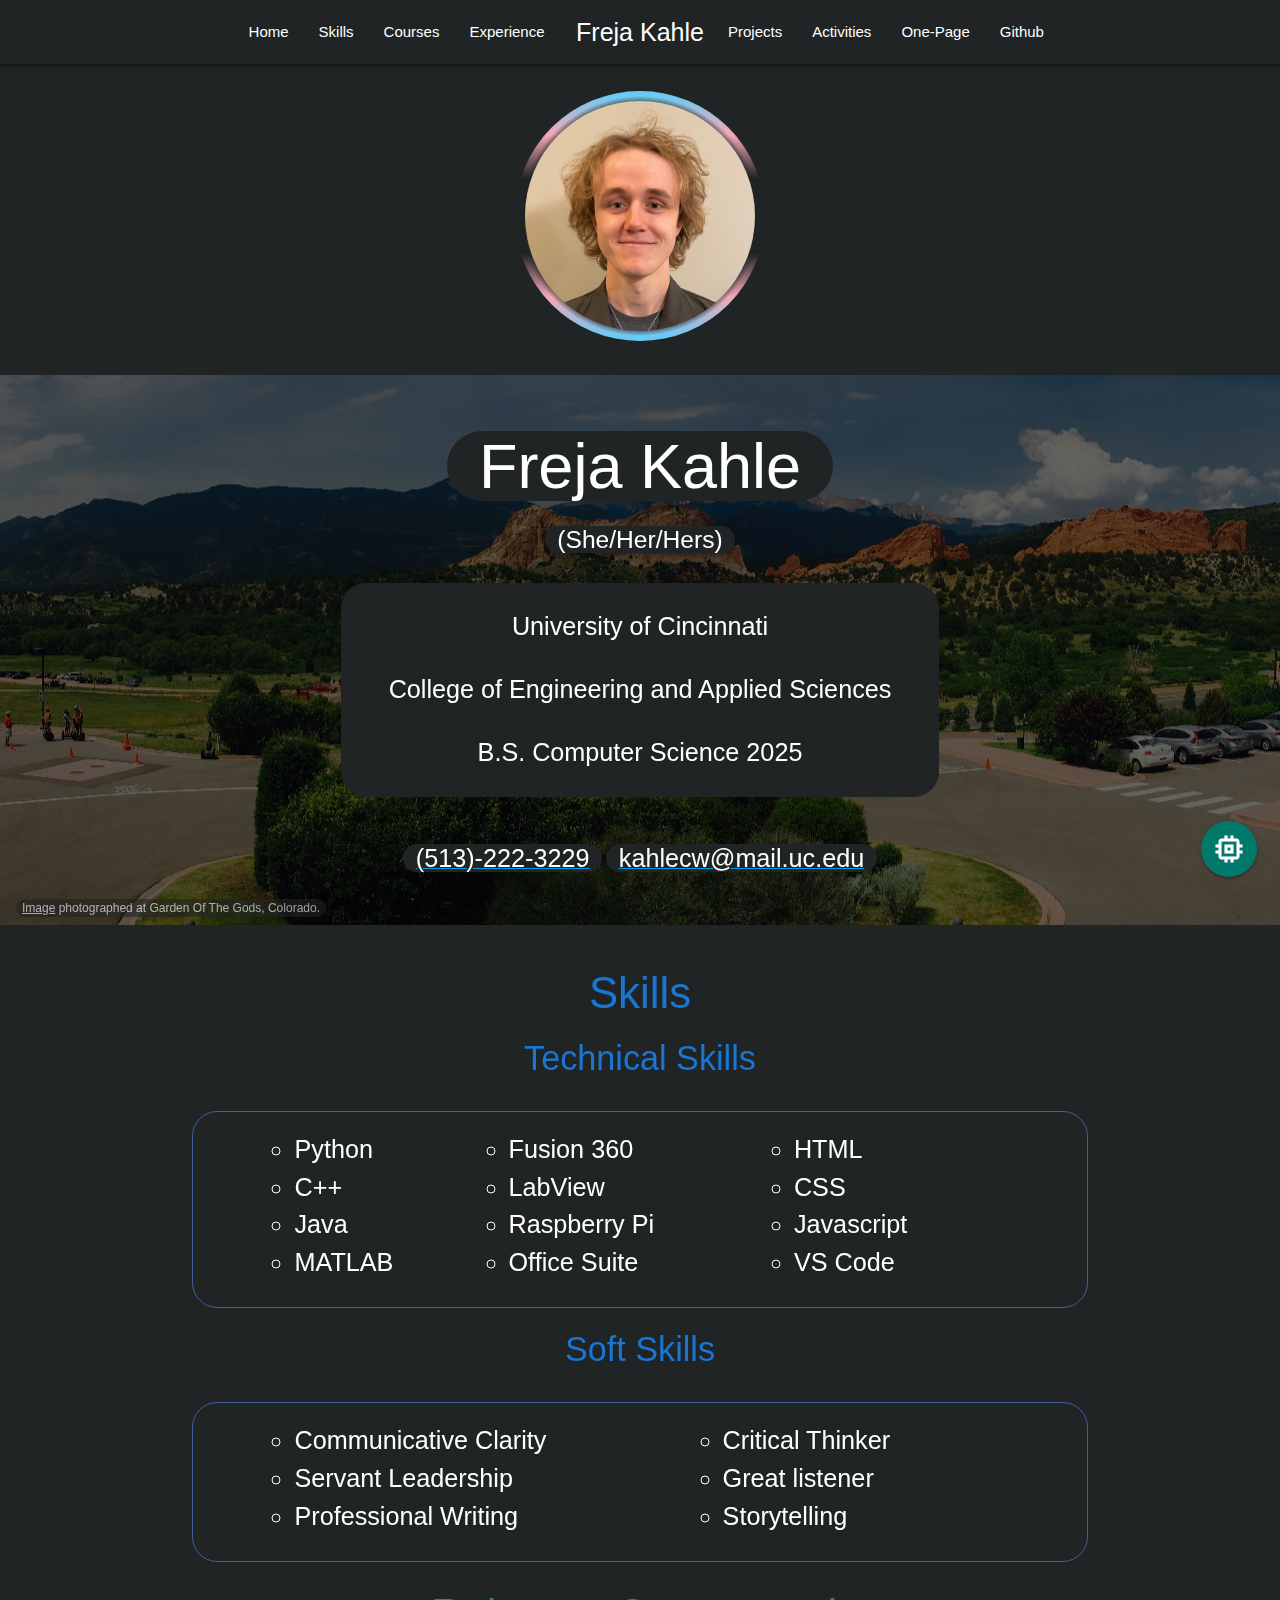
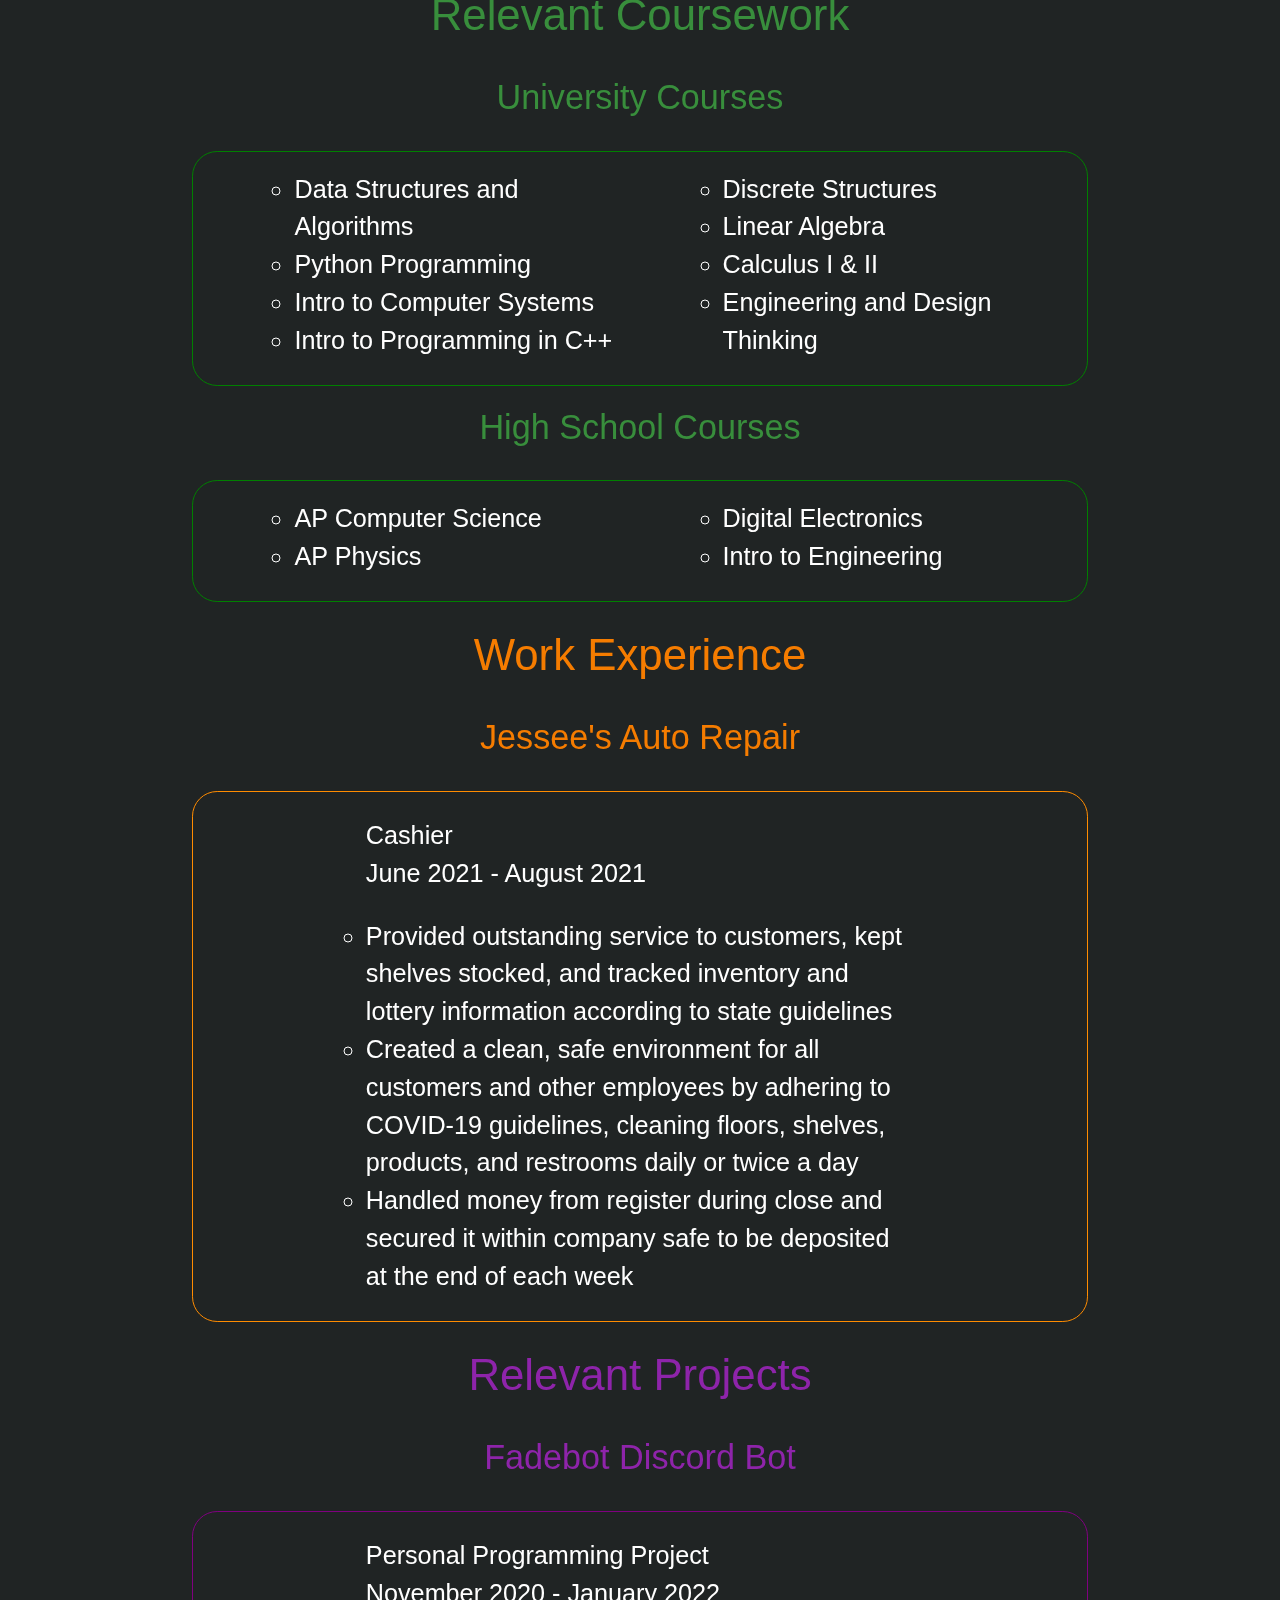
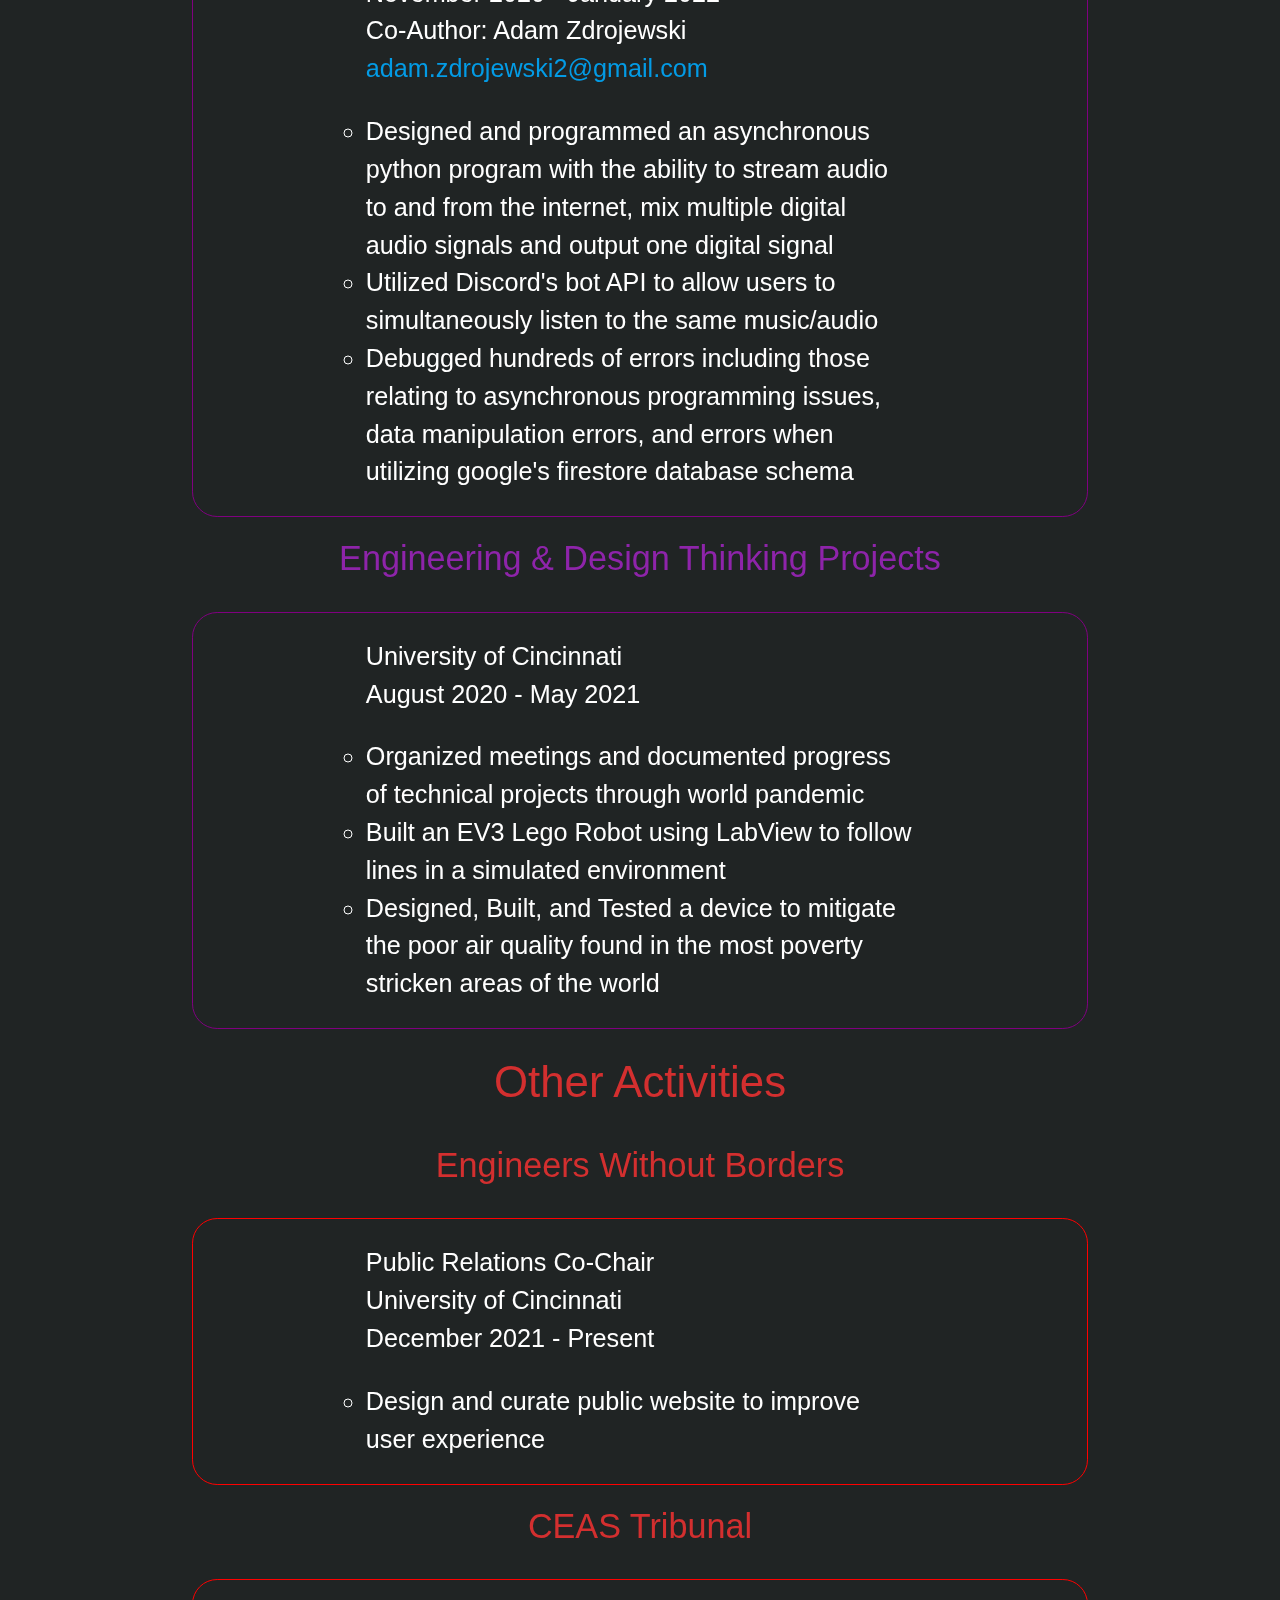
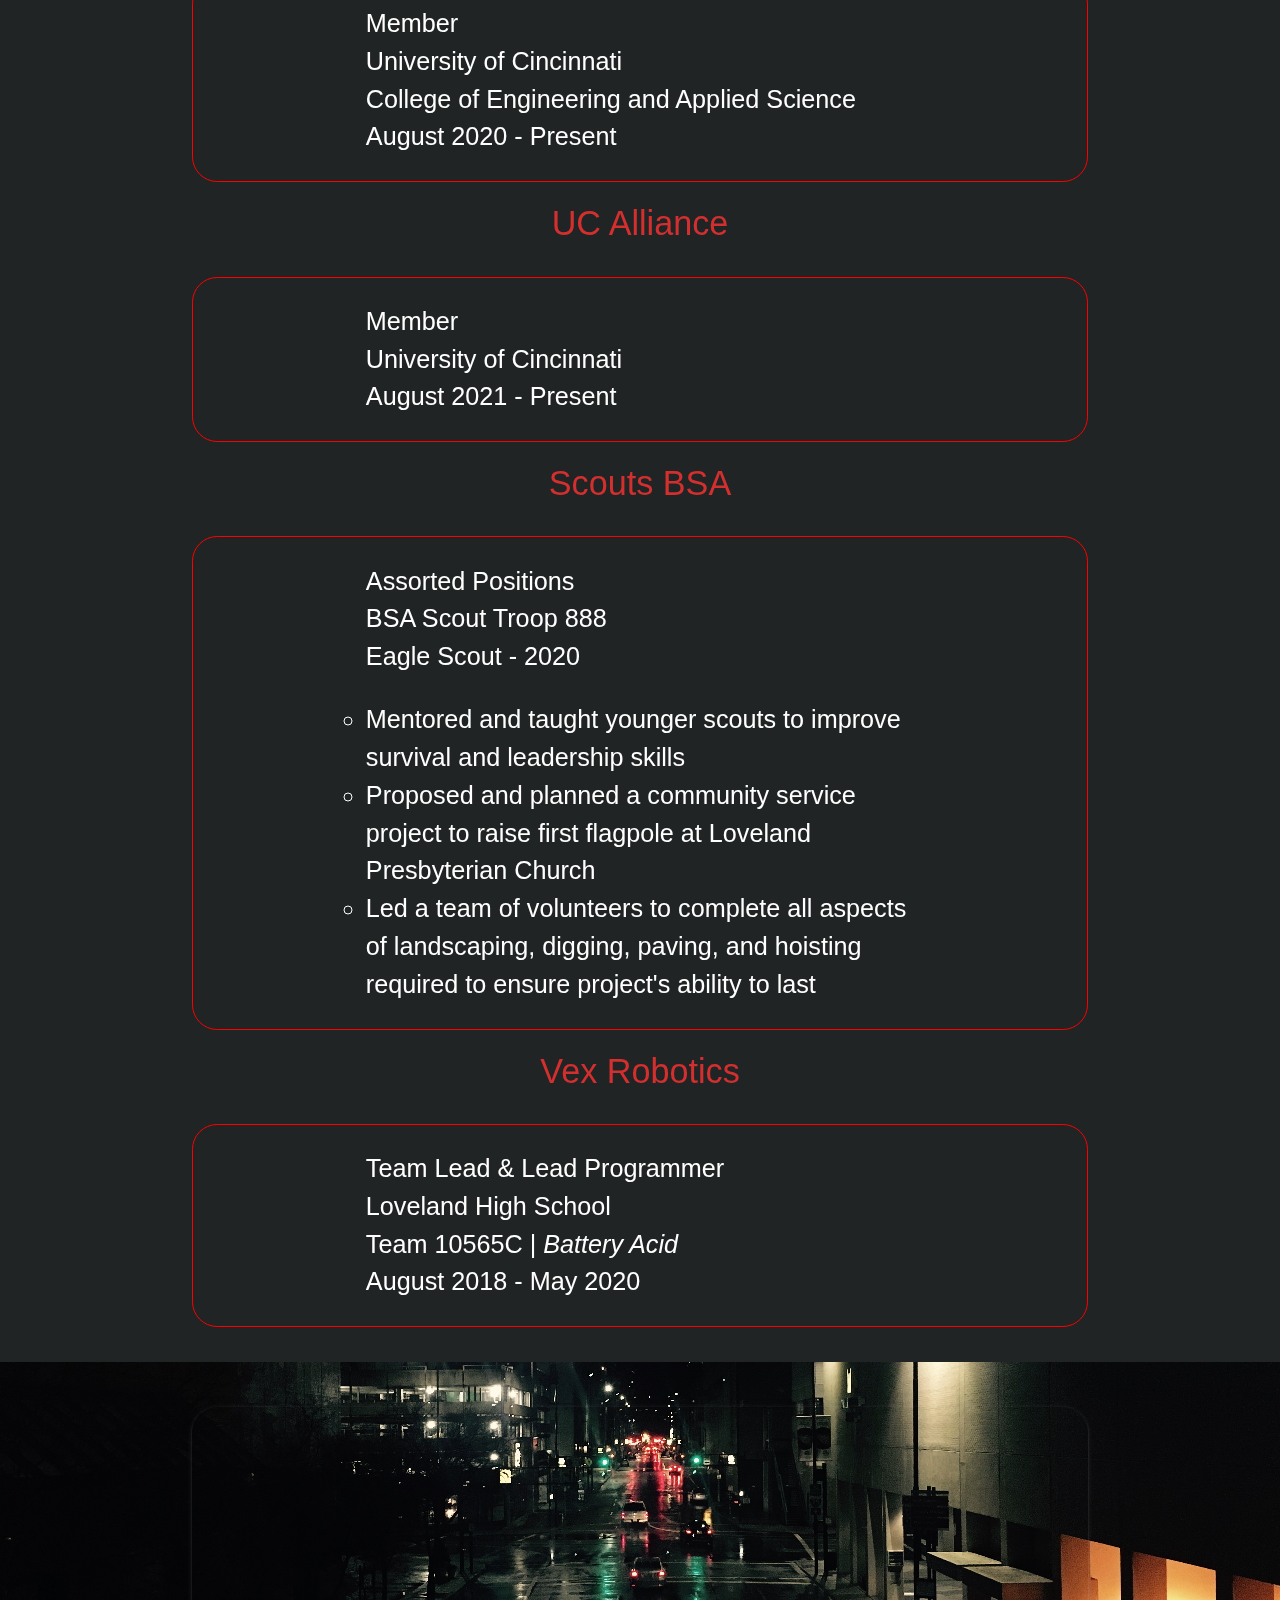
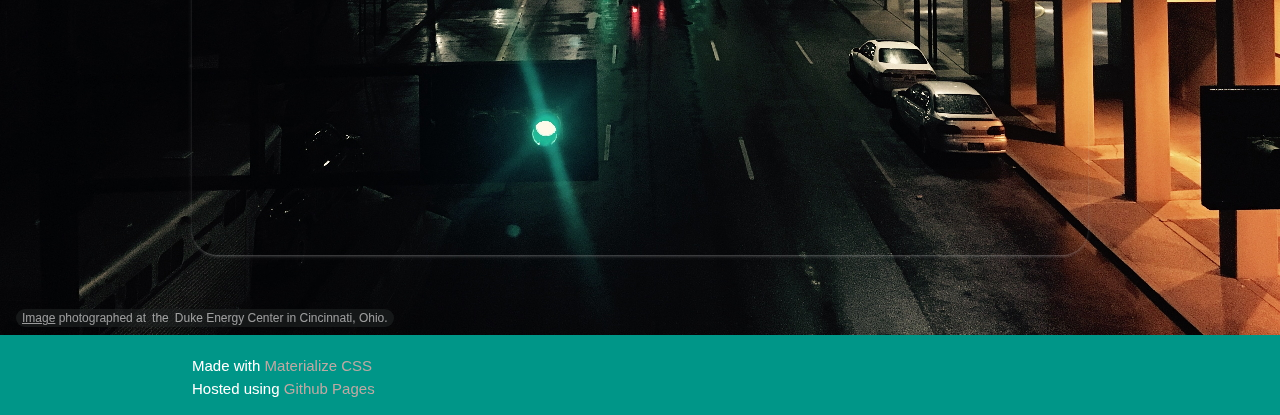
==== commit 5f746de2: "improved activities section" ====
--- a/index.html
+++ b/index.html
@@ -265,6 +265,9 @@
                         <br>University of Cincinnati
                         <br>December 2021 - Present
                     </p>
+                    <ul class="textlist">
+                        <li>Design and curate public website to improve user experience</li>
+                    </ul>
                 </div>
             </div>
             <div class="row center">
@@ -297,22 +300,13 @@
                 <div class="col s12 m10 offset-m1 l8 offset-l2">
                     <p>Assorted Positions
                         <br>BSA Scout Troop 888
-                        <br>Member
+                        <br>Eagle Scout - 2020
                         <br>
-                        <br>April 2011 - November 2020
-                        <br>
-                        <br>Senior Patrol Leader
-                        <br>July 2019 - January 2020
-                        <br>
-                        <br>Assistant Senior Patrol Leader
-                        <br>January 2019 - July 2019
-                        <br>
-                        <br>OA Representative
-                        <br>July 2018- January 2019
-                        <br>January 2020 - July 2020
-                        <br>
-                        <br>Patrol Leader
-                        <br>January 2018 - July 2018
+                        <ul class="textlist">
+                            <li>Mentored and taught younger scouts to improve survival and leadership skills</li>
+                            <li>Proposed and planned a community service project to raise first flagpole at Loveland Presbyterian Church</li>
+                            <li>Led a team of volunteers to complete all aspects of landscaping, digging, paving, and hoisting required to ensure project's ability to last</li>
+                        </ul>
                     </p>
                 </div>
             </div>
@@ -336,12 +330,12 @@
             <div class="container" style="margin-bottom: 6vh;">
                 <div class="row center">
                     <h3><u>
-                        <canvas id="OPResume" class="ifresume "></canvas>
+                        <canvas id="OPResume" class="ifresume z-depth-1"></canvas>
                     </u></h3>
                 </div>
             </div>
         </div>
-        <a class="text-back bottomleft" style="opacity: 0.6; font-size: 12px;" href="images/Techolympics2017.jpg" target="blank"><u style="margin:0">Image</u> photographed at<span class="hide-on-med-and-up">:<br></span><span class="hide-on-small-only"> the </span>Duke Energy Center in Cincinnati, Ohio.</a>
+        <a class="text-back bottomleft" style="opacity: 0.6; font-size: 12px;" href="images/Techolympics2017.jpg" target="blank"><u style="margin:0">Image</u> photographed at<span class="hide-on-med-and-up">:<br></span><span class="hide-on-small-only">the</span>Duke Energy Center in Cincinnati, Ohio.</a>
         <div class="parallax"><img src="images/Techolympics2017.jpg" alt="Unsplashed background img 3"></div>
     </div>
 
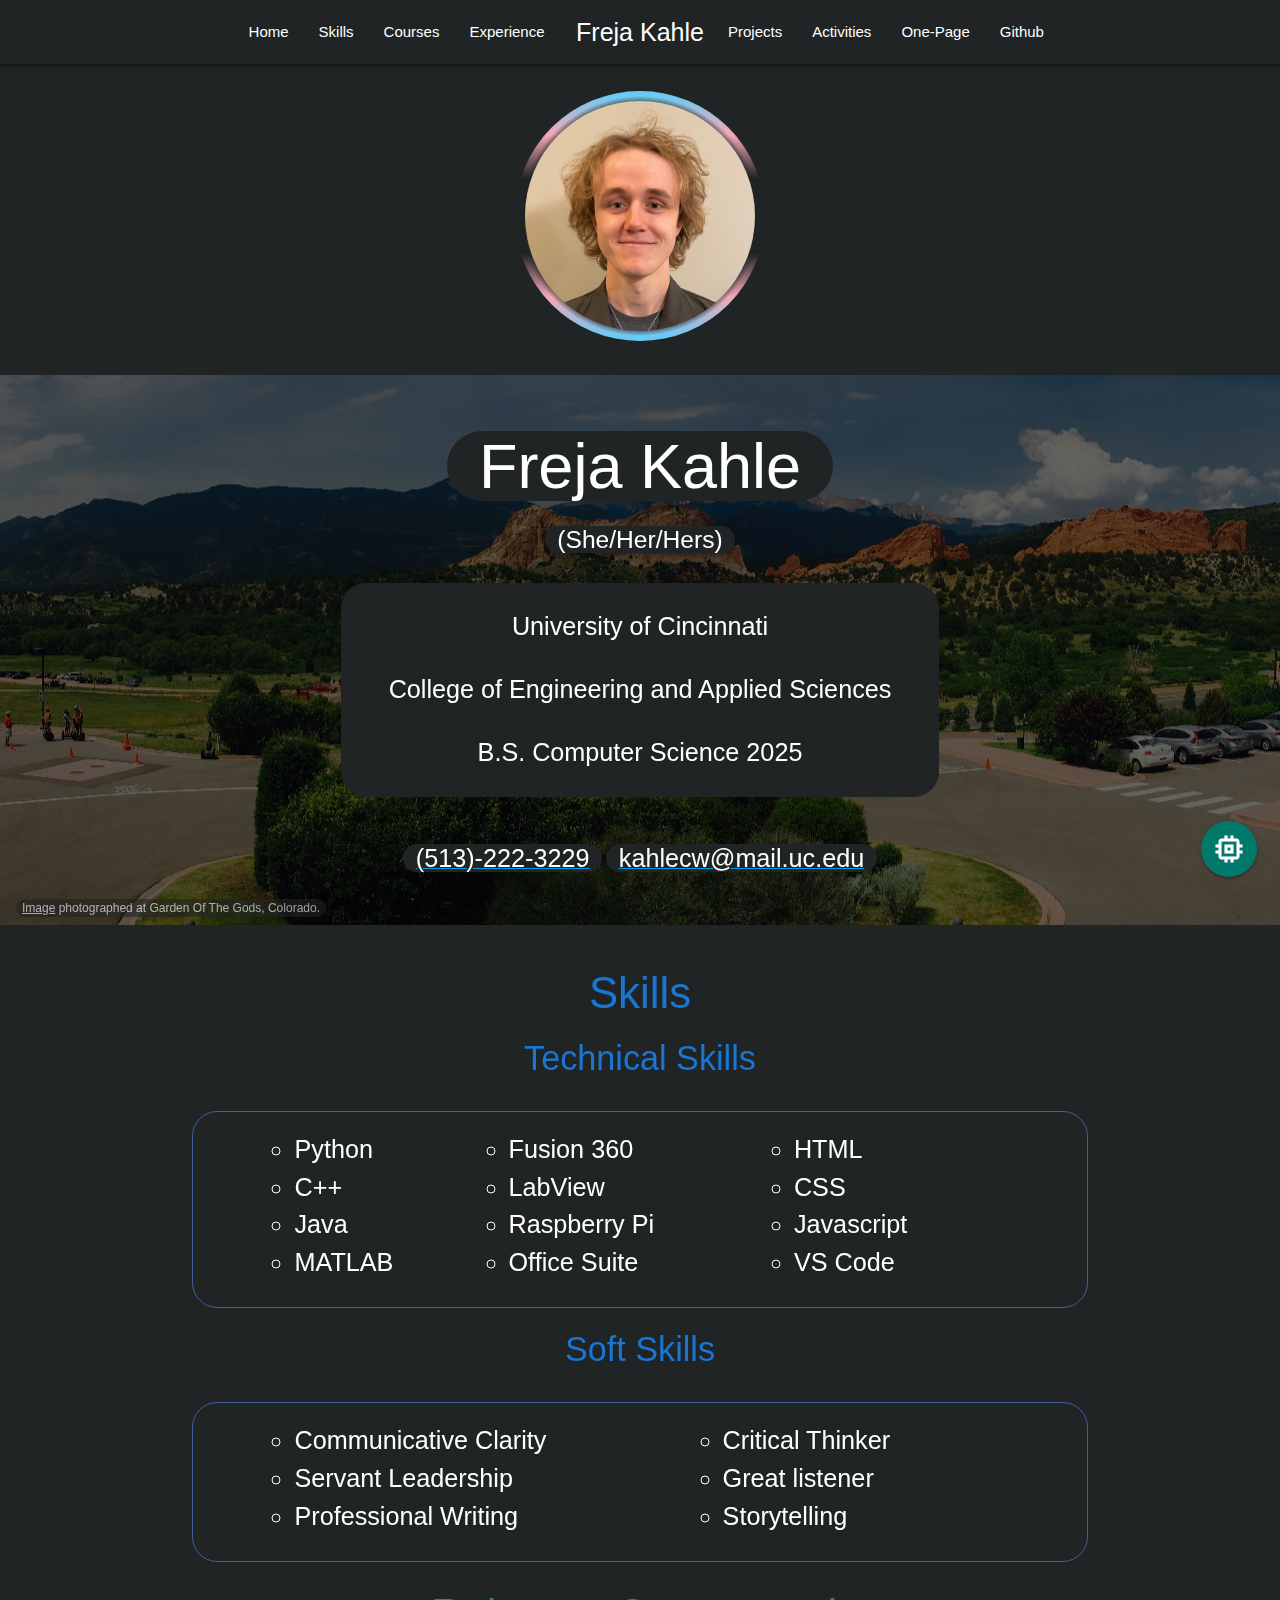
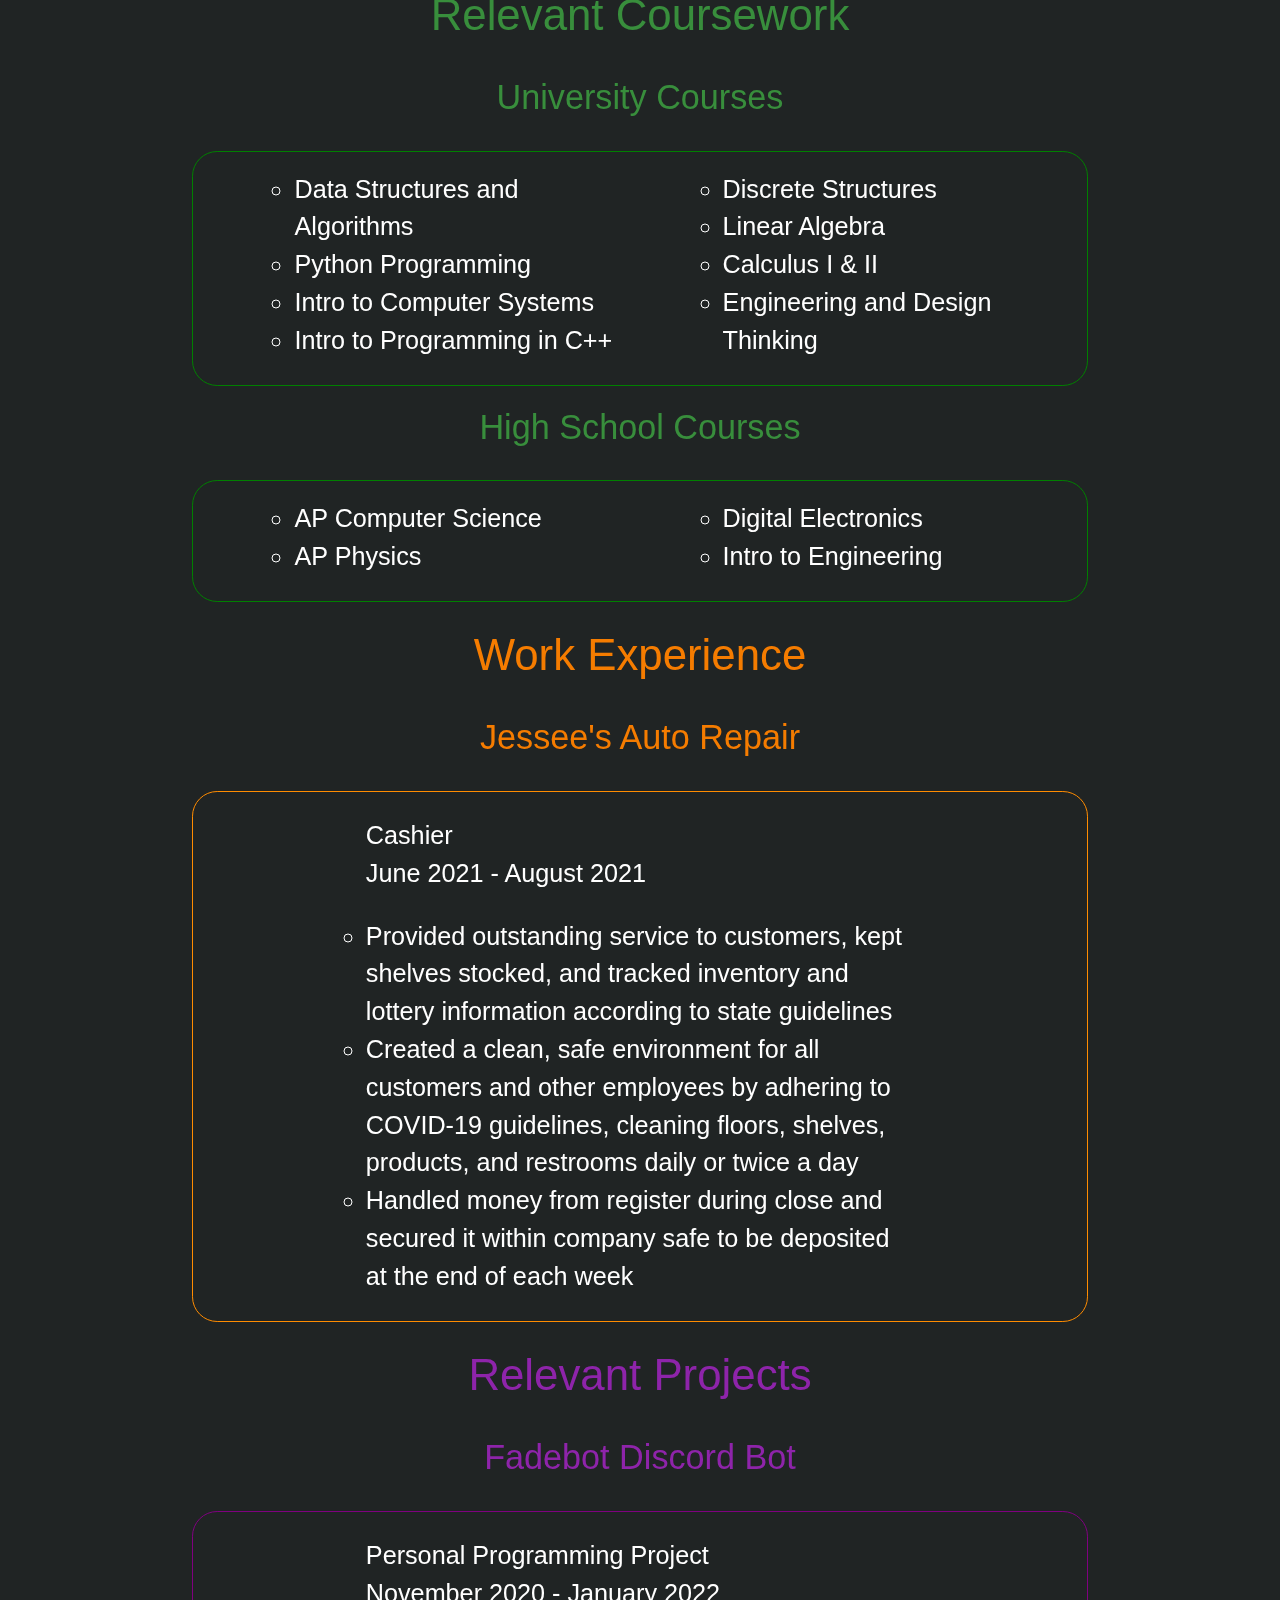
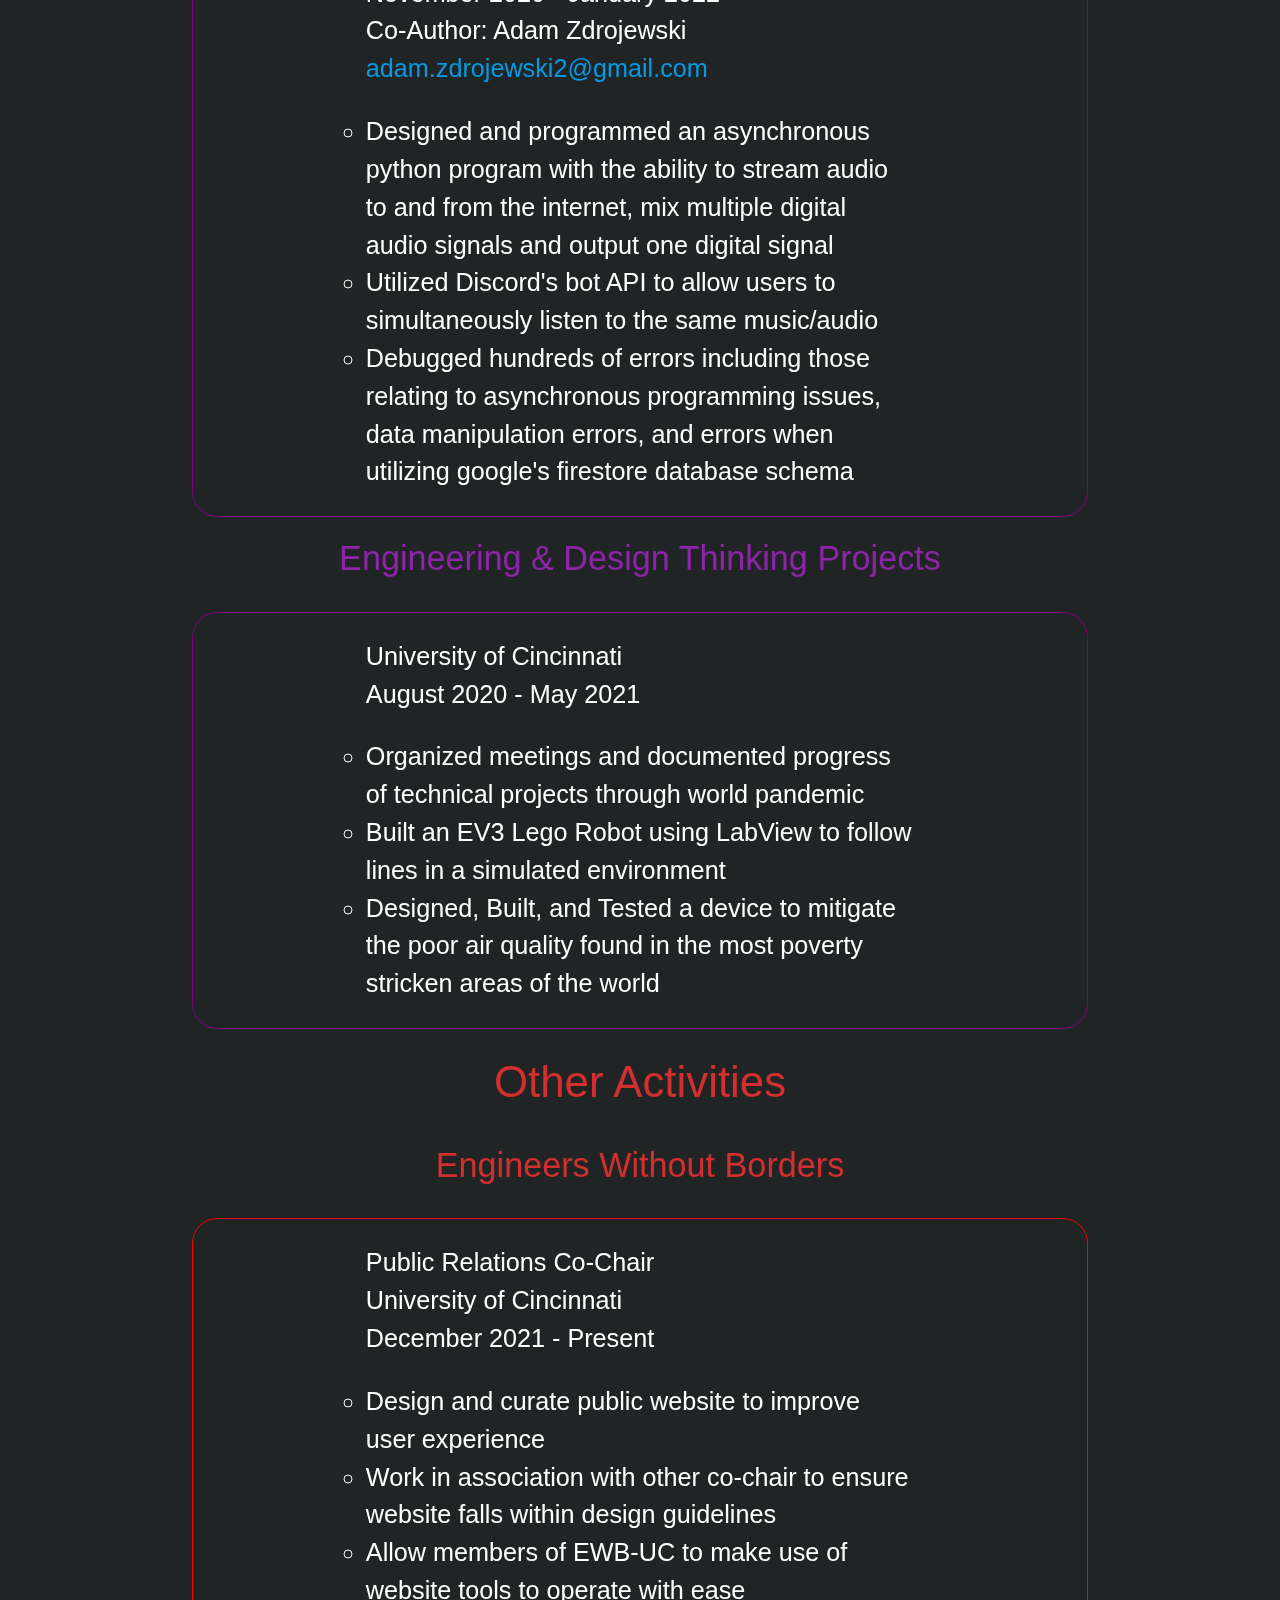
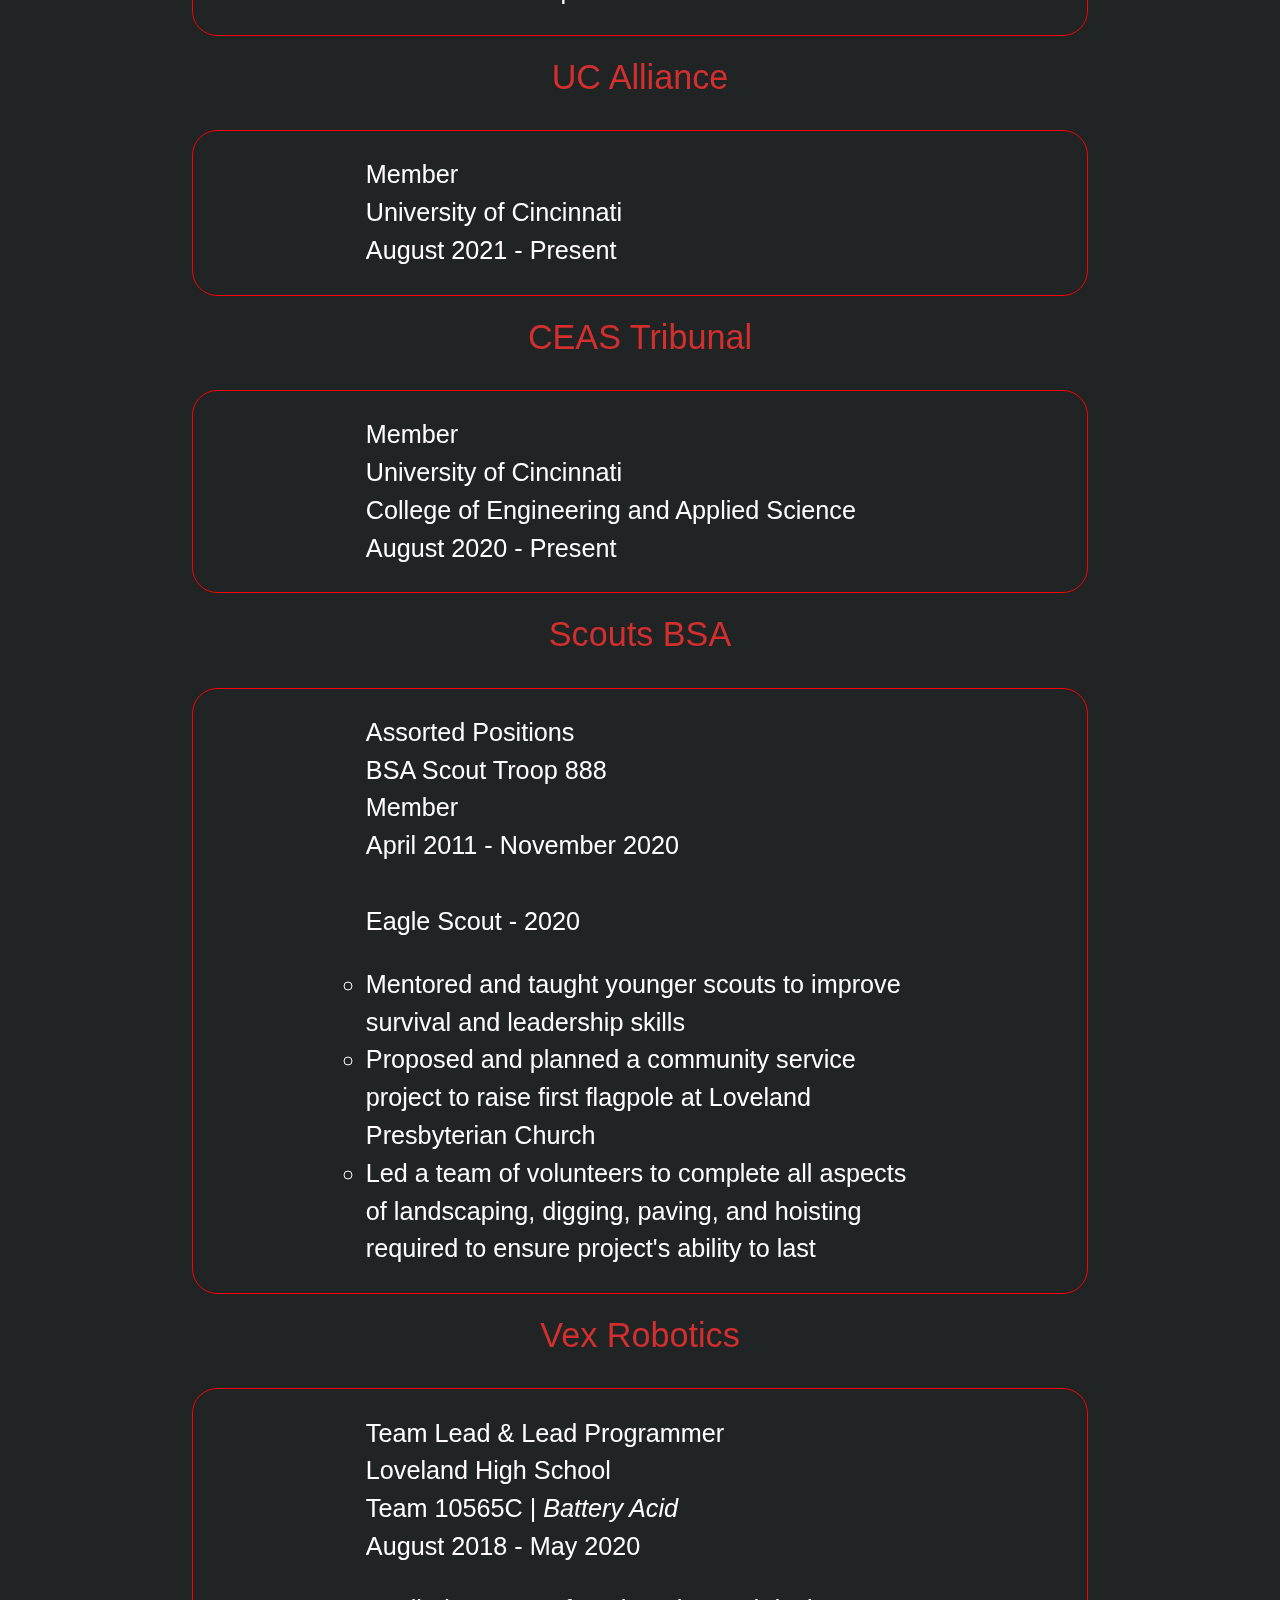
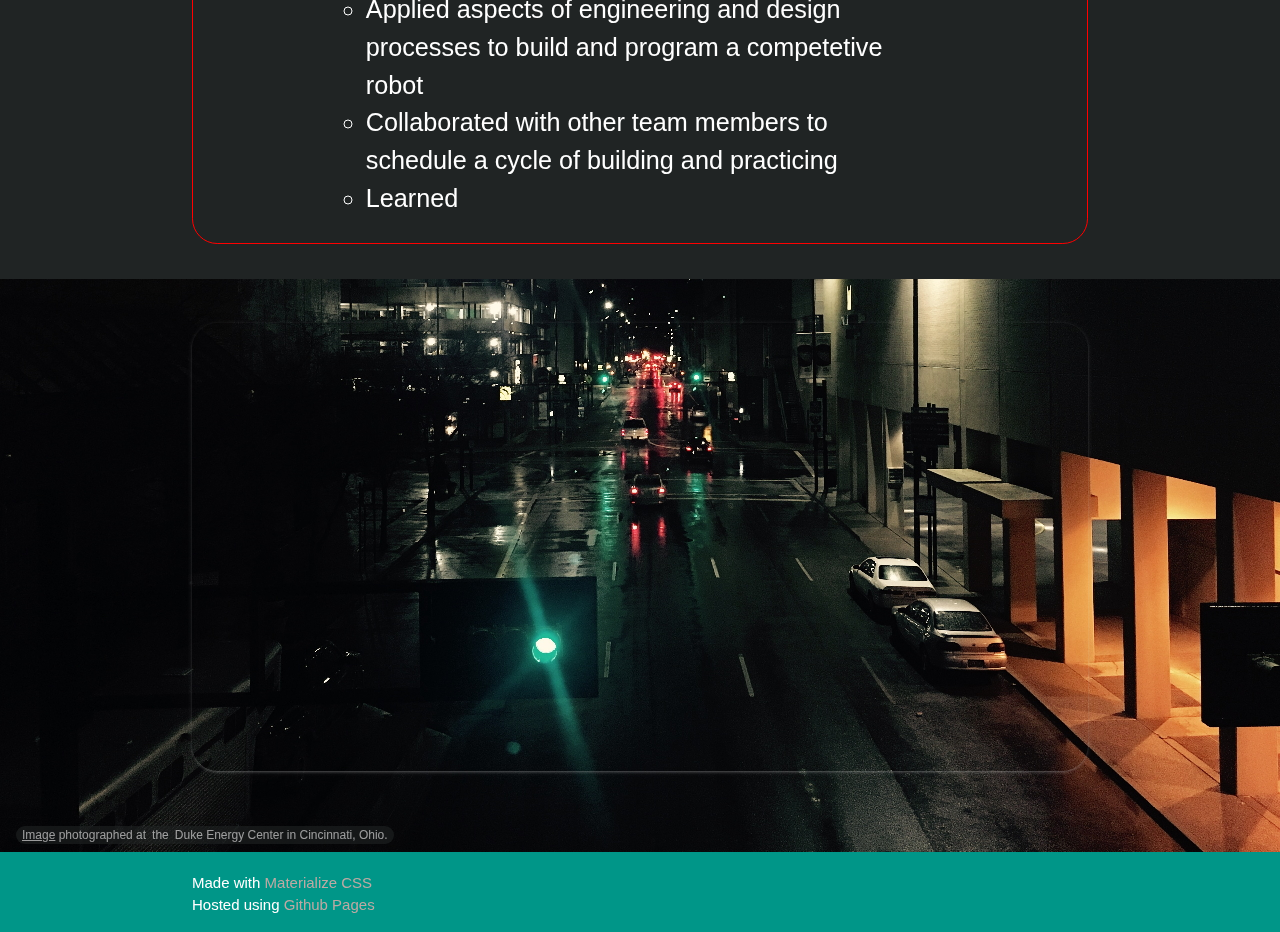
==== commit a477b1ad: "further improved activities" ====
--- a/index.html
+++ b/index.html
@@ -267,7 +267,20 @@
                     </p>
                     <ul class="textlist">
                         <li>Design and curate public website to improve user experience</li>
-                    </ul>
+                        <li>Work in association with other co-chair to ensure website falls within design guidelines</li>
+                        <li>Allow members of EWB-UC to make use of website tools to operate with ease</li>
+                    </ul>
+                </div>
+            </div>
+            <div class="row center">
+                <h4 class="header red-text text-darken-2">UC Alliance</h4>
+            </div>
+            <div class="row flow-text boxborder" style="border-color: red;">
+                <div class="col s12 m10 offset-m1 l8 offset-l2">
+                    <p>Member
+                        <br>University of Cincinnati
+                        <br>August 2021 - Present
+                    </p>
                 </div>
             </div>
             <div class="row center">
@@ -279,17 +292,7 @@
                         <br>University of Cincinnati
                         <br><span style="font-size:3.85vw;" class="hide-on-med-and-up">College of Engineering and Applied Science</span><span class="hide-on-small-only">College of Engineering and Applied Science</span>
                         <br>August 2020 - Present
-                    </p>
-                </div>
-            </div>
-            <div class="row center">
-                <h4 class="header red-text text-darken-2">UC Alliance</h4>
-            </div>
-            <div class="row flow-text boxborder" style="border-color: red;">
-                <div class="col s12 m10 offset-m1 l8 offset-l2">
-                    <p>Member
-                        <br>University of Cincinnati
-                        <br>August 2021 - Present
+                        <br>
                     </p>
                 </div>
             </div>
@@ -300,6 +303,9 @@
                 <div class="col s12 m10 offset-m1 l8 offset-l2">
                     <p>Assorted Positions
                         <br>BSA Scout Troop 888
+                        <br>Member
+                        <br>April 2011 - November 2020
+                        <br>
                         <br>Eagle Scout - 2020
                         <br>
                         <ul class="textlist">
@@ -319,6 +325,12 @@
                         <br>Loveland High School
                         <br>Team 10565C | <i>Battery Acid</i>
                         <br>August 2018 - May 2020
+                        <br>
+                        <ul class="textlist">
+                            <li>Applied aspects of engineering and design processes to build and program a competetive robot</li>
+                            <li>Collaborated with other team members to schedule a cycle of building and practicing</li>
+                            <li>Learned </li>
+                        </ul>
                     </p>
                 </div>
             </div>
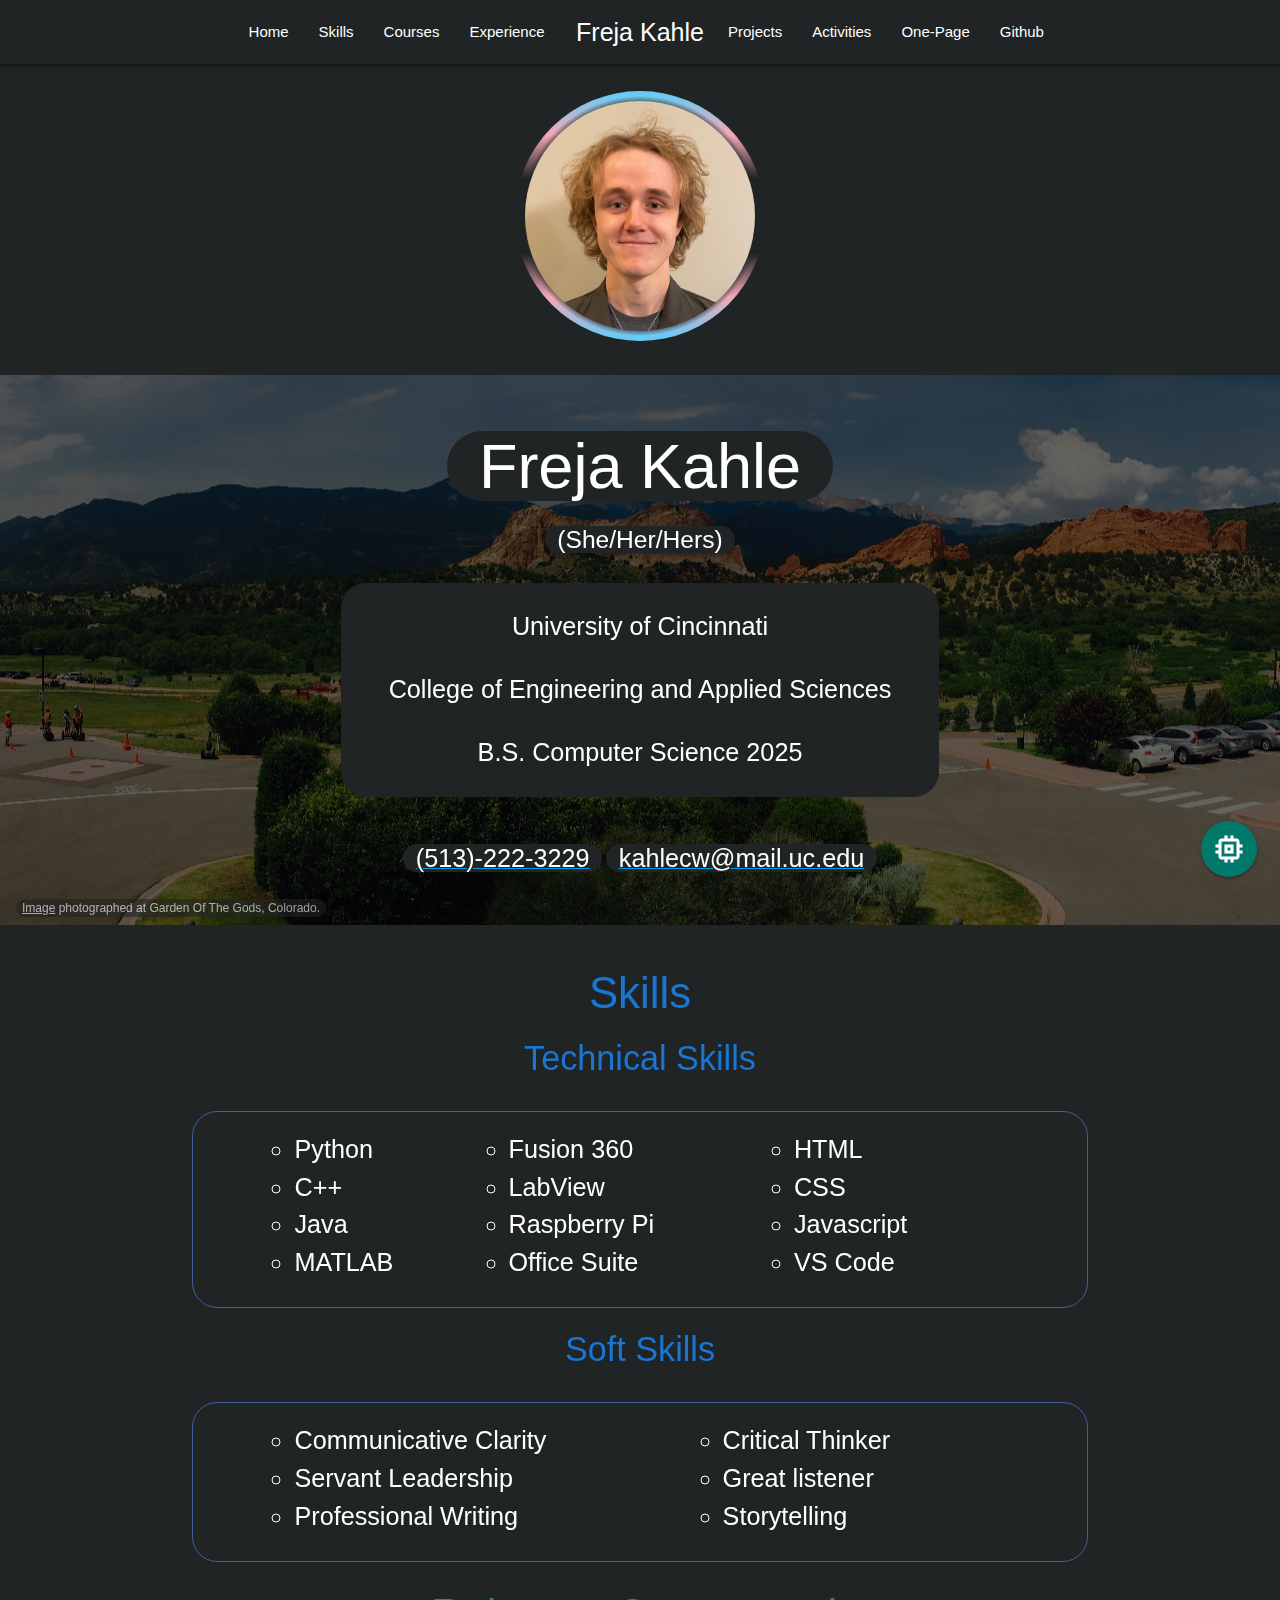
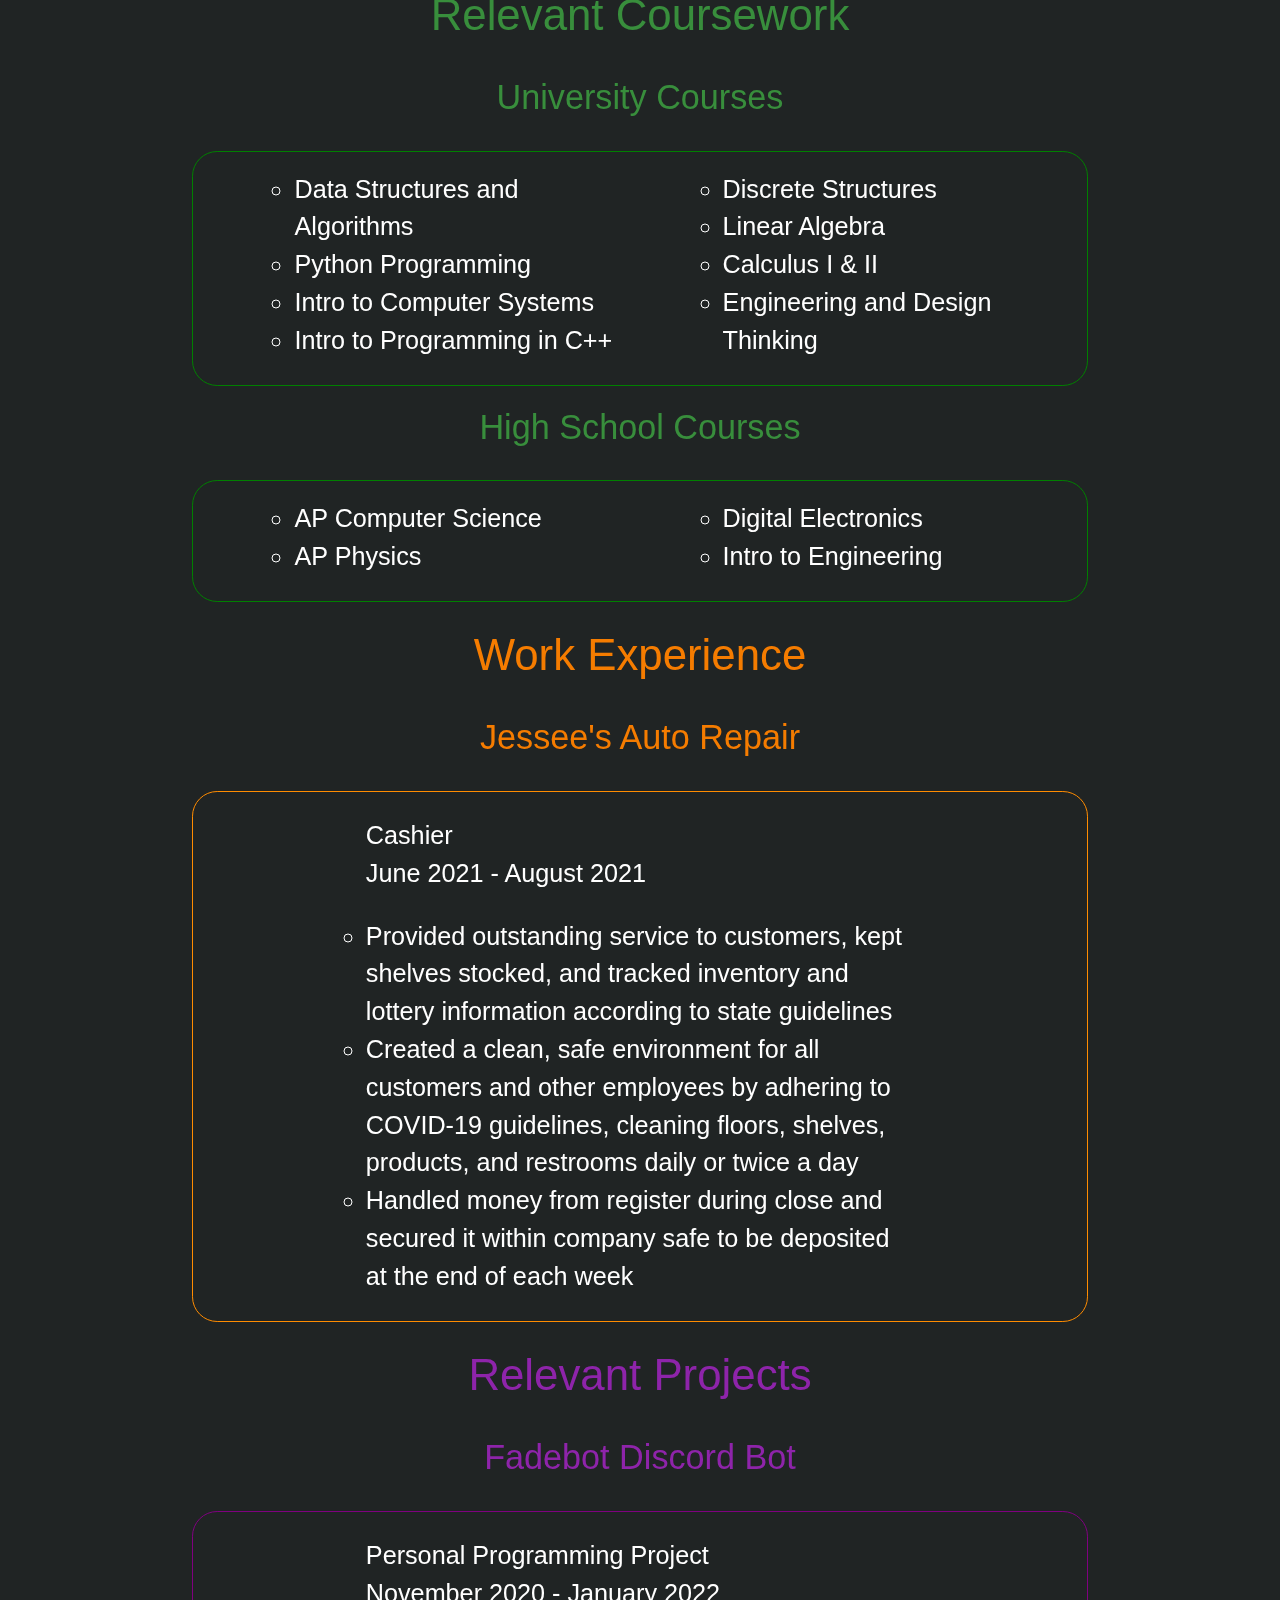
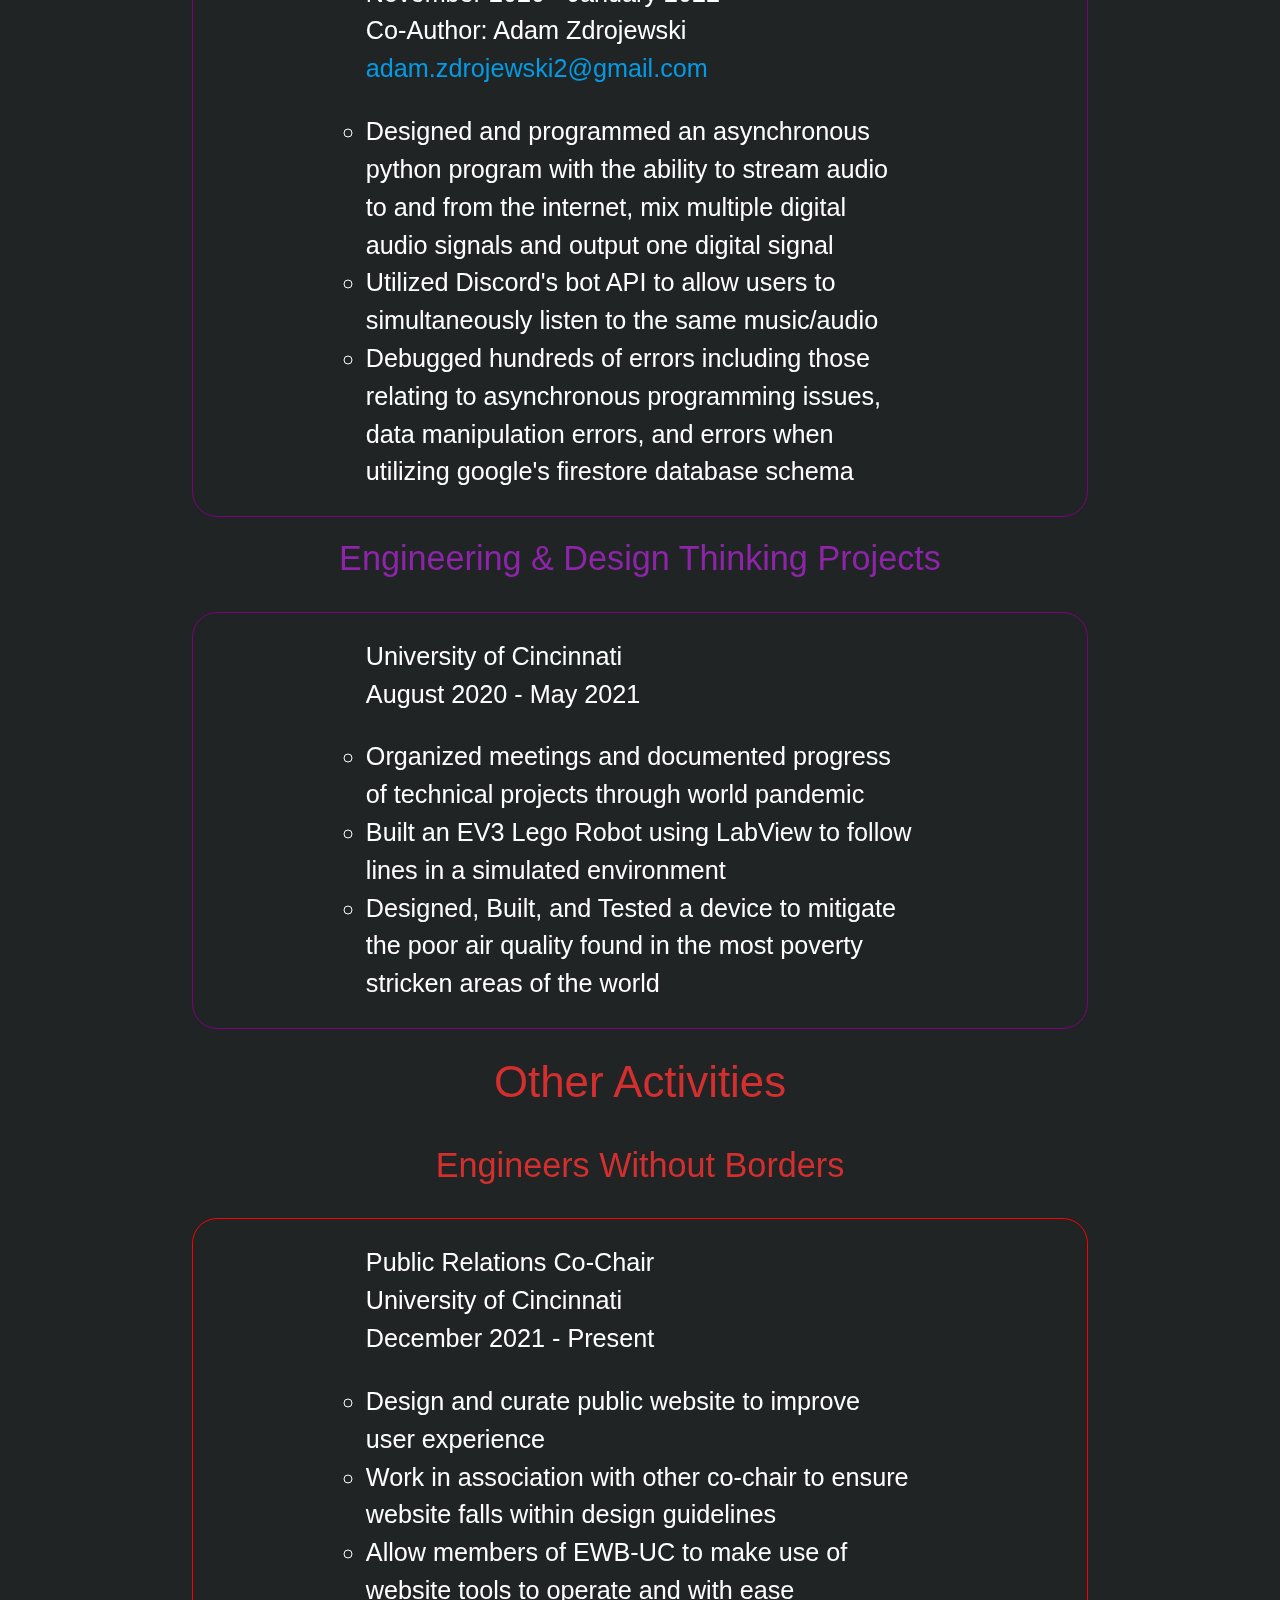
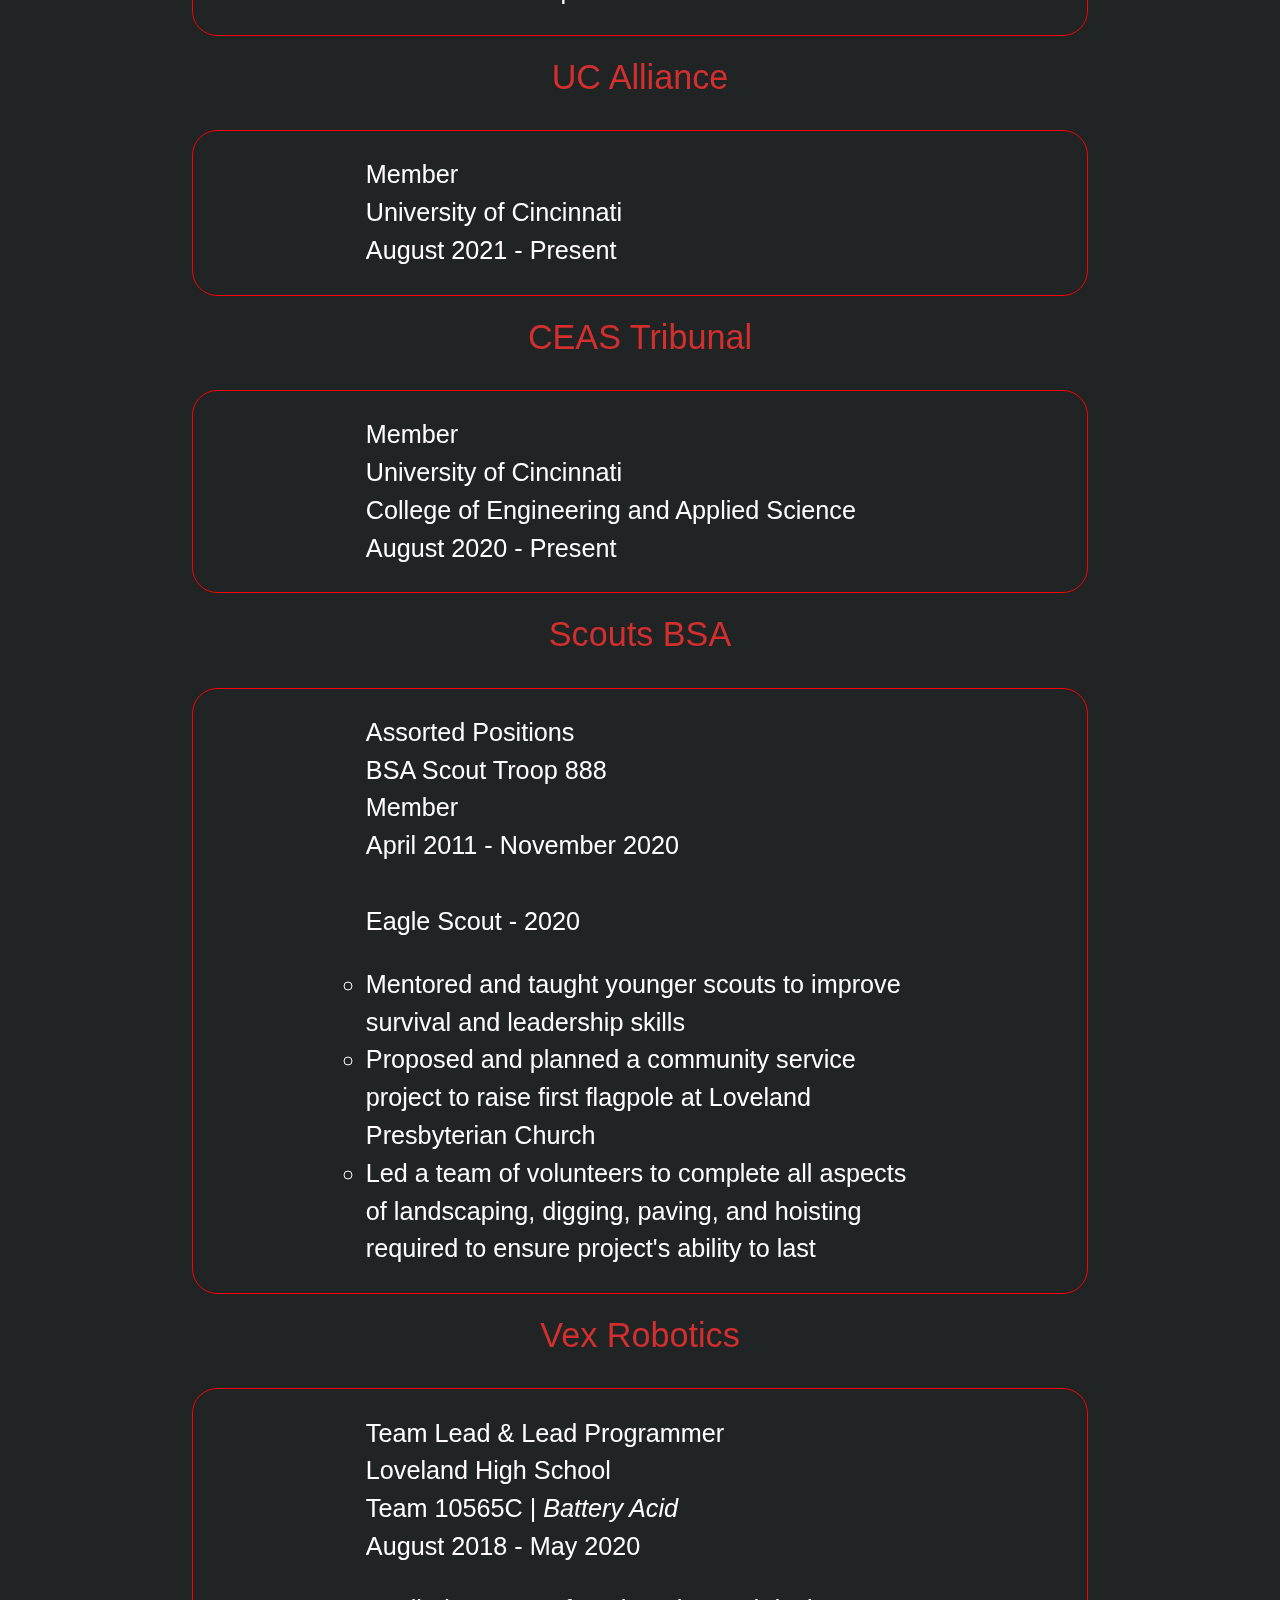
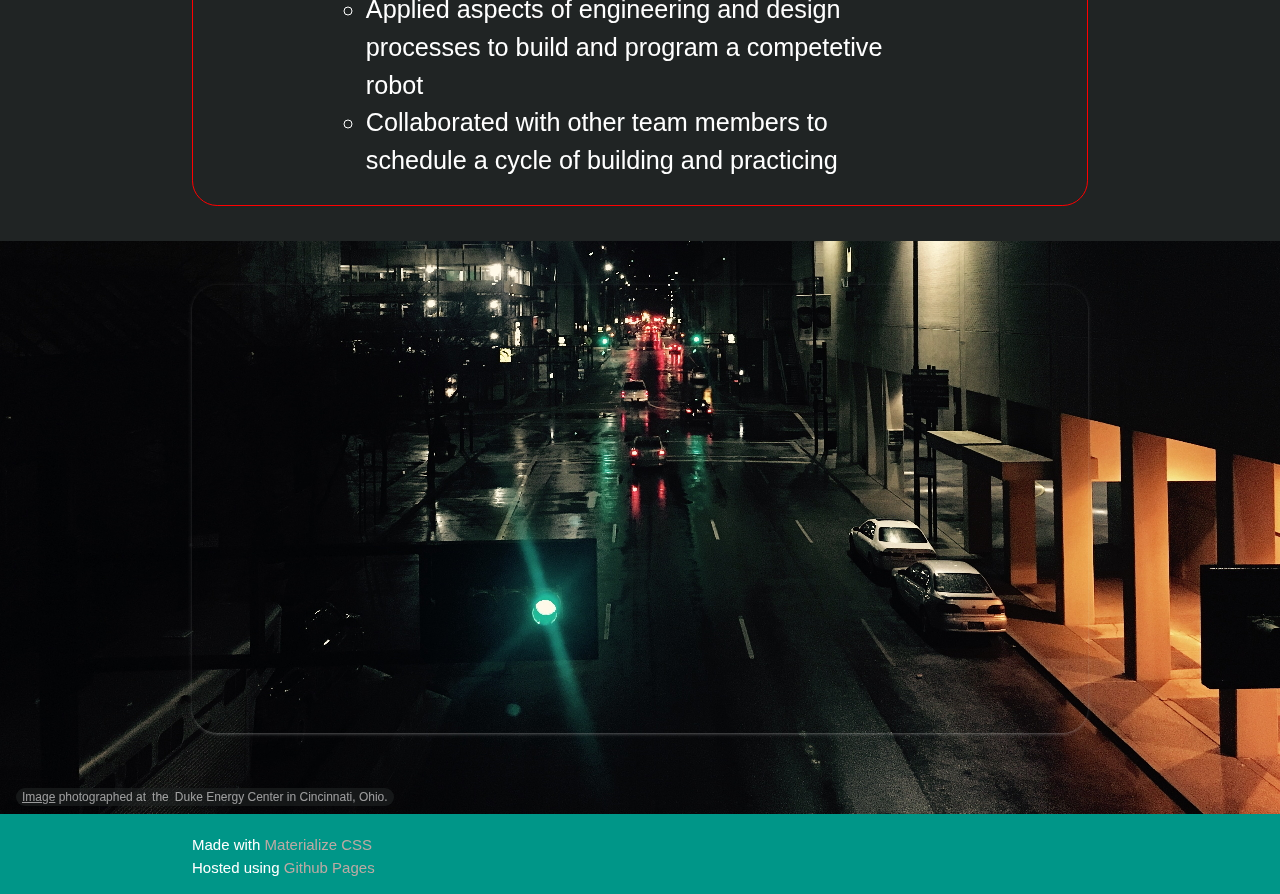
==== commit 54019fb3: "small improvements" ====
--- a/index.html
+++ b/index.html
@@ -268,7 +268,7 @@
                     <ul class="textlist">
                         <li>Design and curate public website to improve user experience</li>
                         <li>Work in association with other co-chair to ensure website falls within design guidelines</li>
-                        <li>Allow members of EWB-UC to make use of website tools to operate with ease</li>
+                        <li>Allow members of EWB-UC to make use of website tools to operate and with ease</li>
                     </ul>
                 </div>
             </div>
@@ -329,7 +329,6 @@
                         <ul class="textlist">
                             <li>Applied aspects of engineering and design processes to build and program a competetive robot</li>
                             <li>Collaborated with other team members to schedule a cycle of building and practicing</li>
-                            <li>Learned </li>
                         </ul>
                     </p>
                 </div>
@@ -367,6 +366,6 @@
     <script type="text/javascript" src="js/pdfview.js"></script>
     <script>
         M.AutoInit();
-        loadpdfp1('resume.pdf', 'OPResume');
+        loadpdfp1('Resume.pdf', 'OPResume');
     </script>
 </body>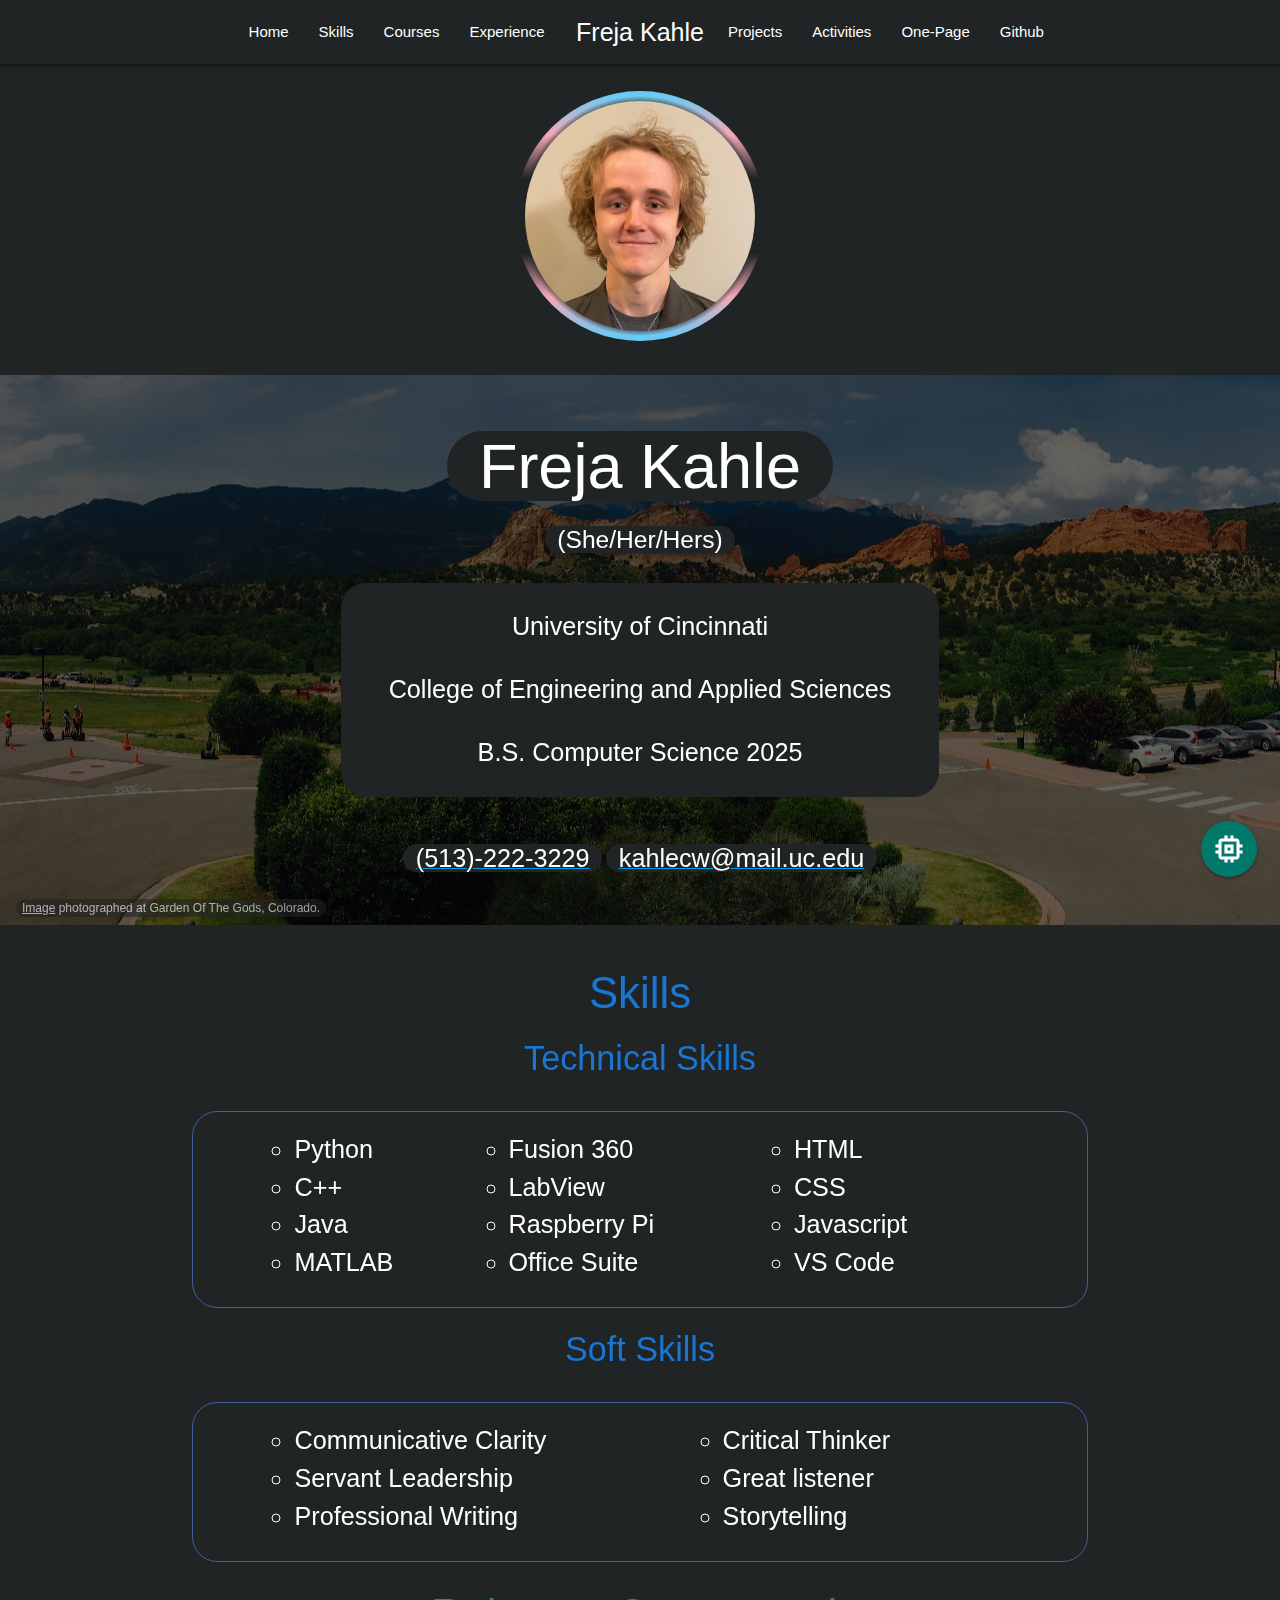
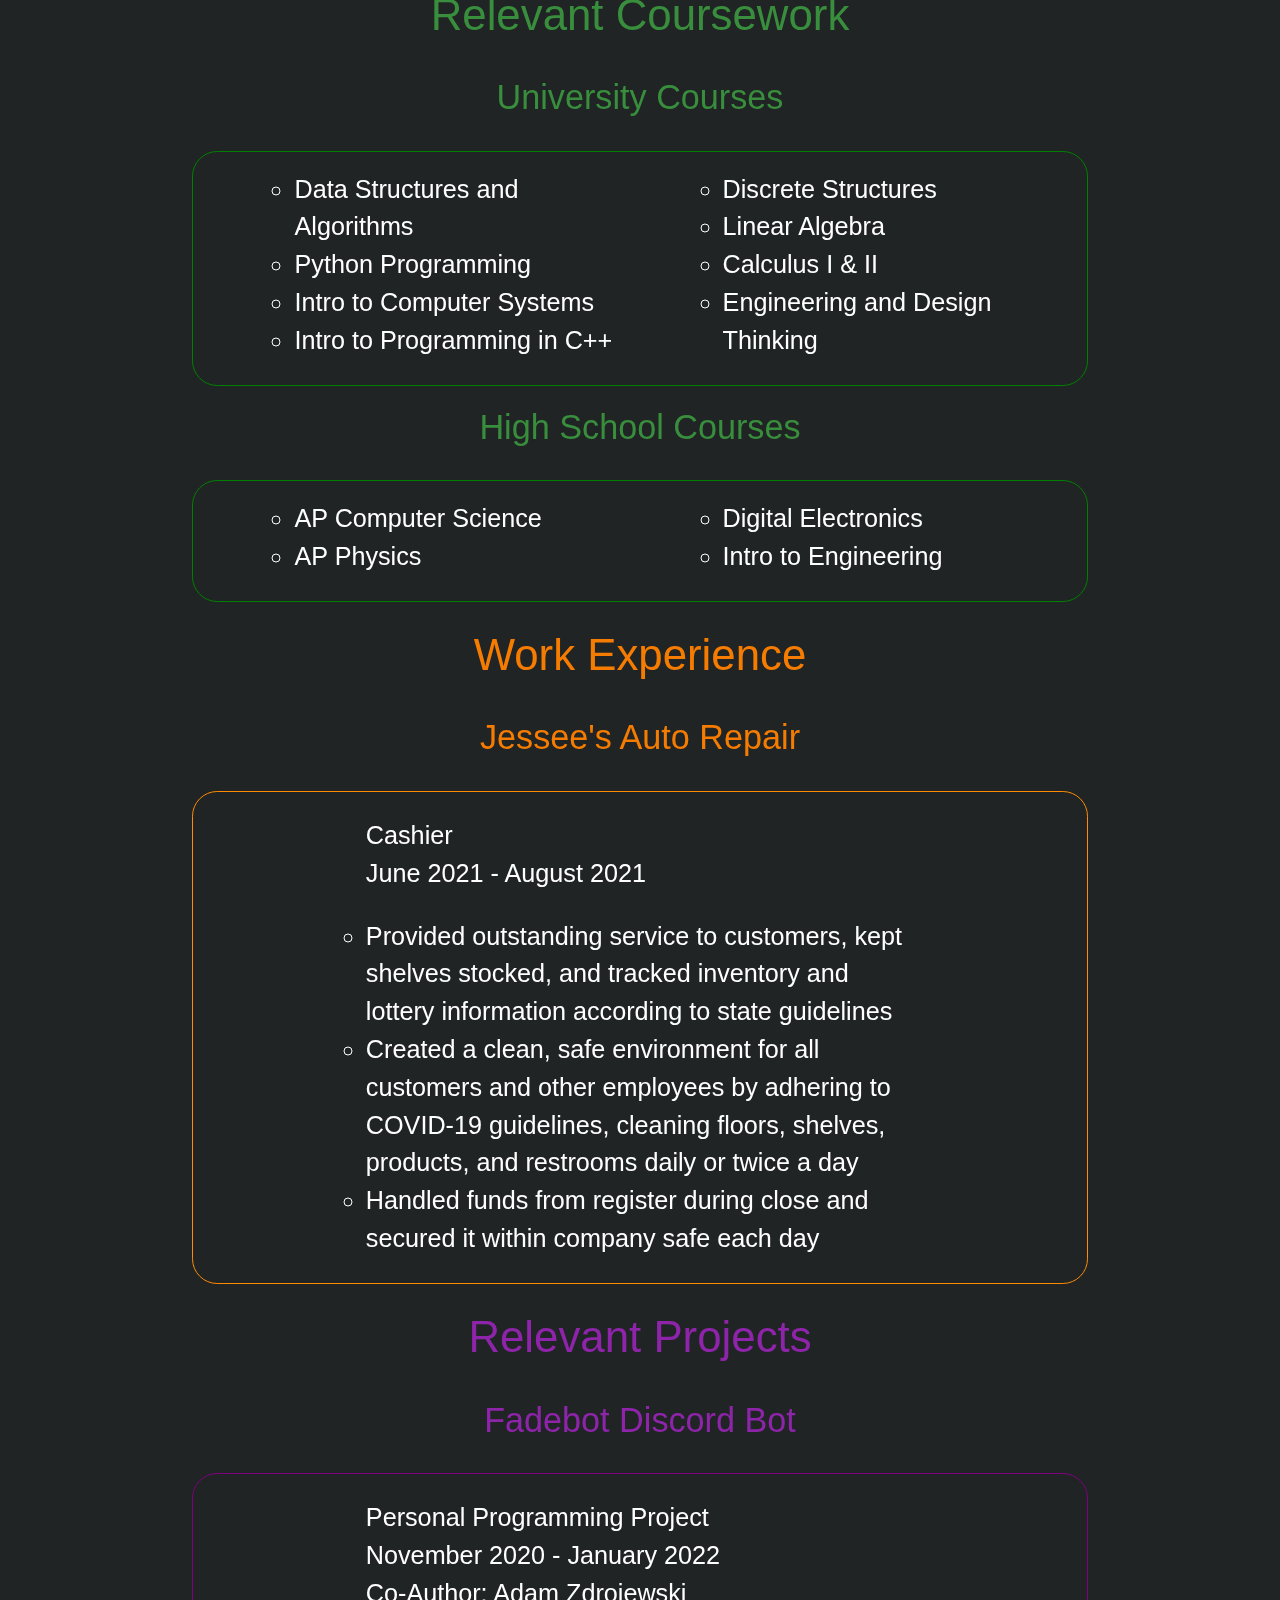
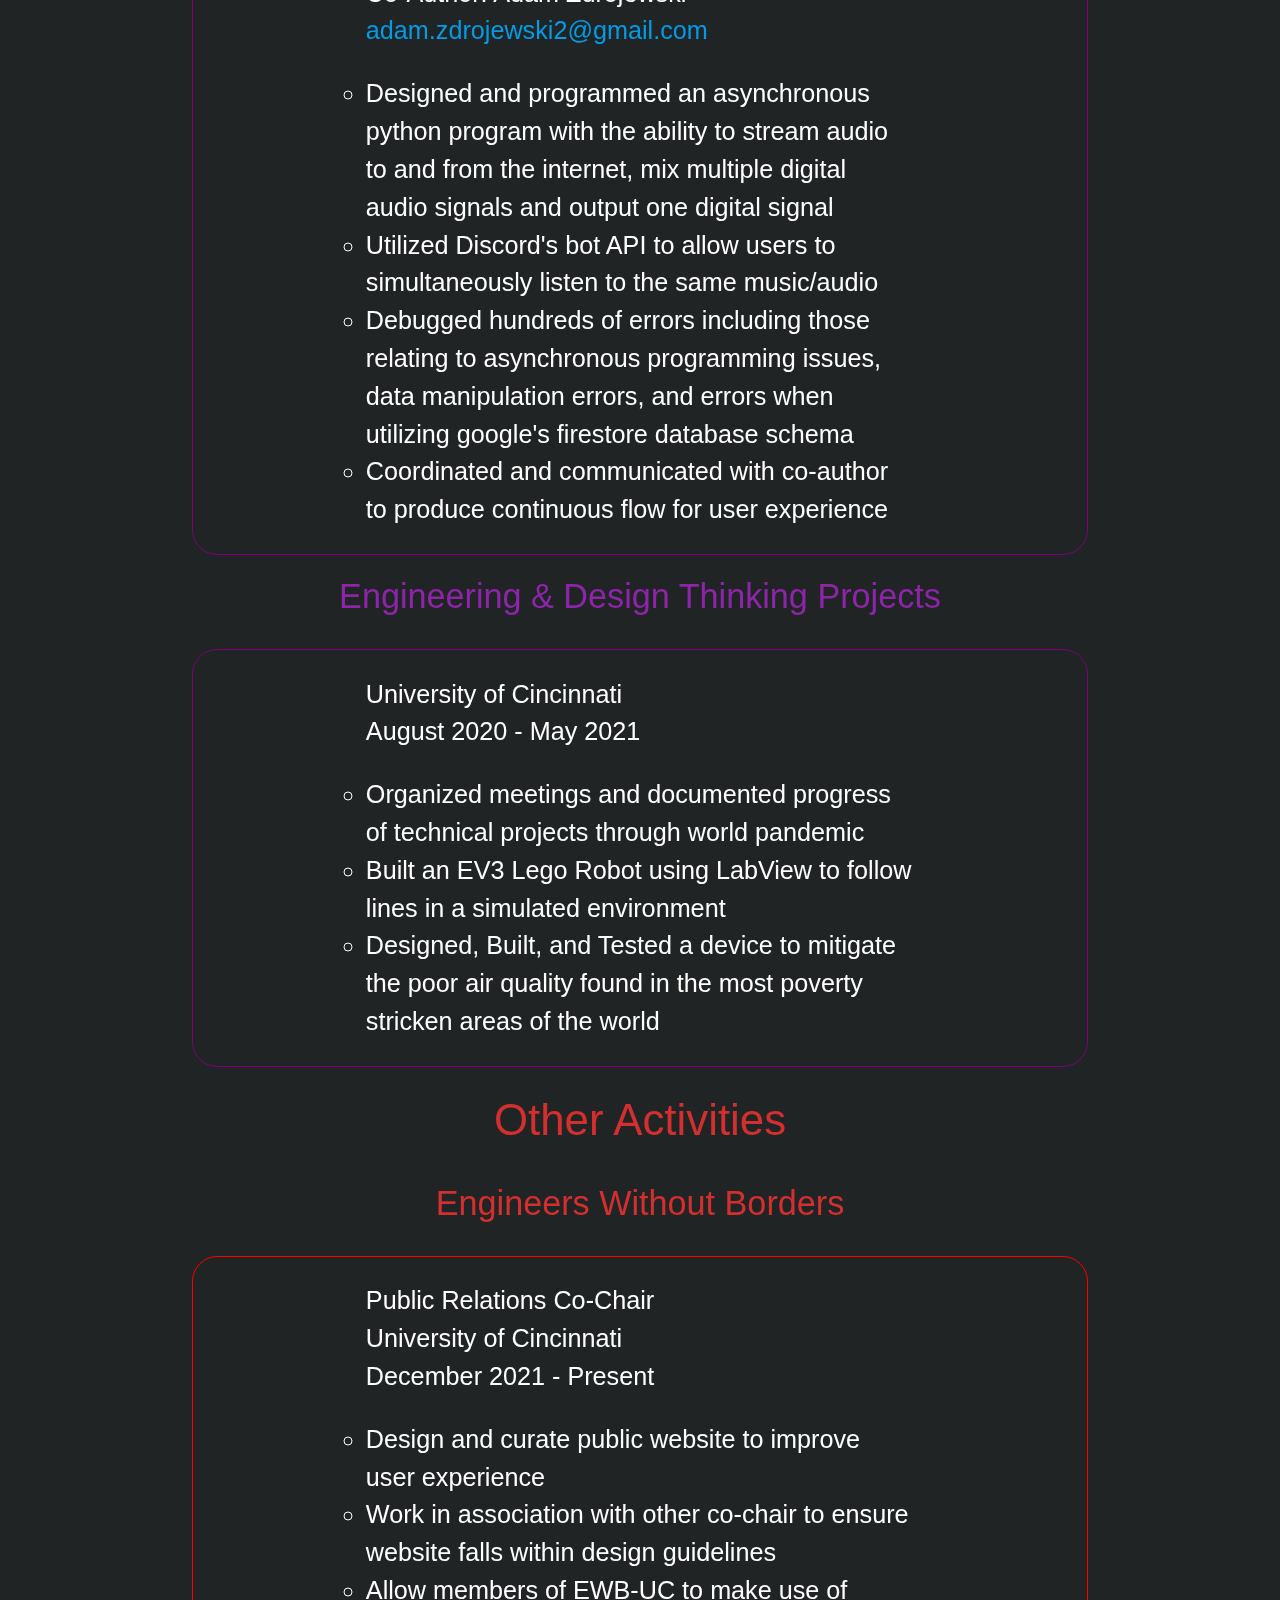
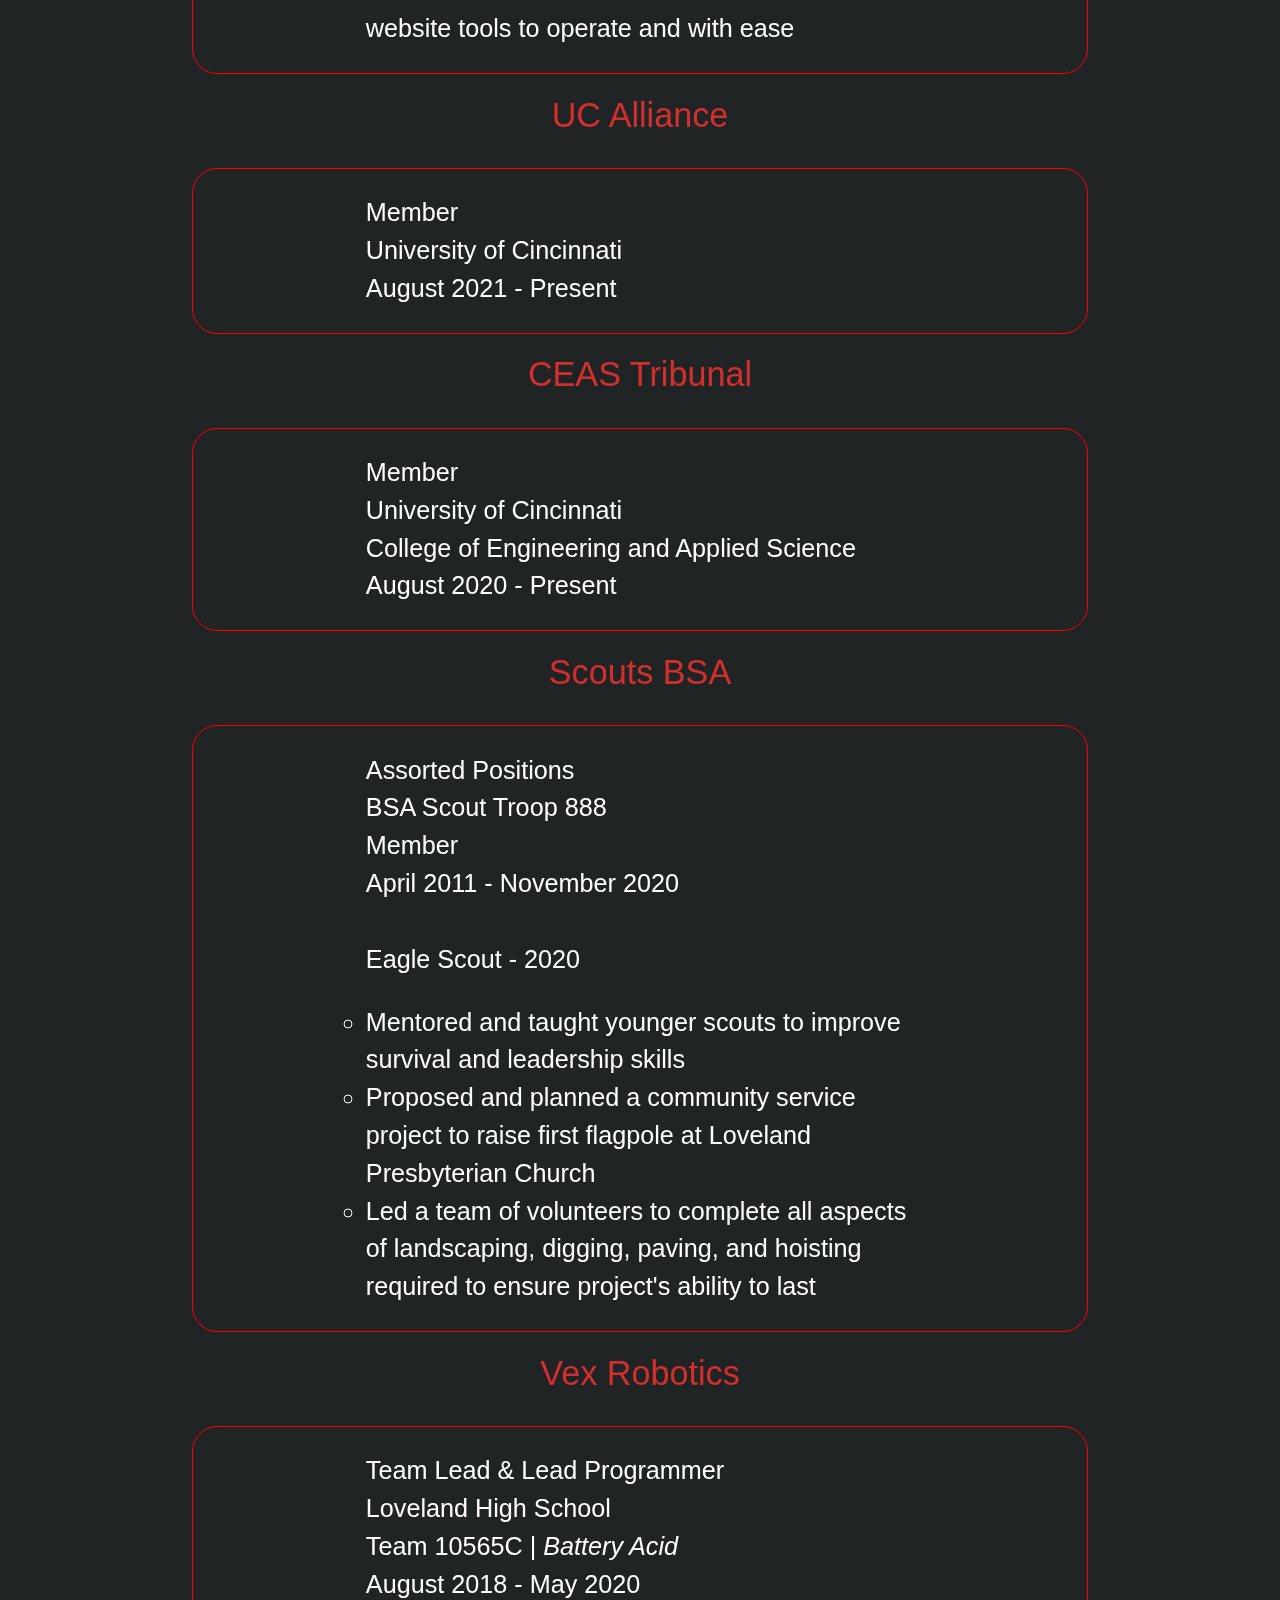
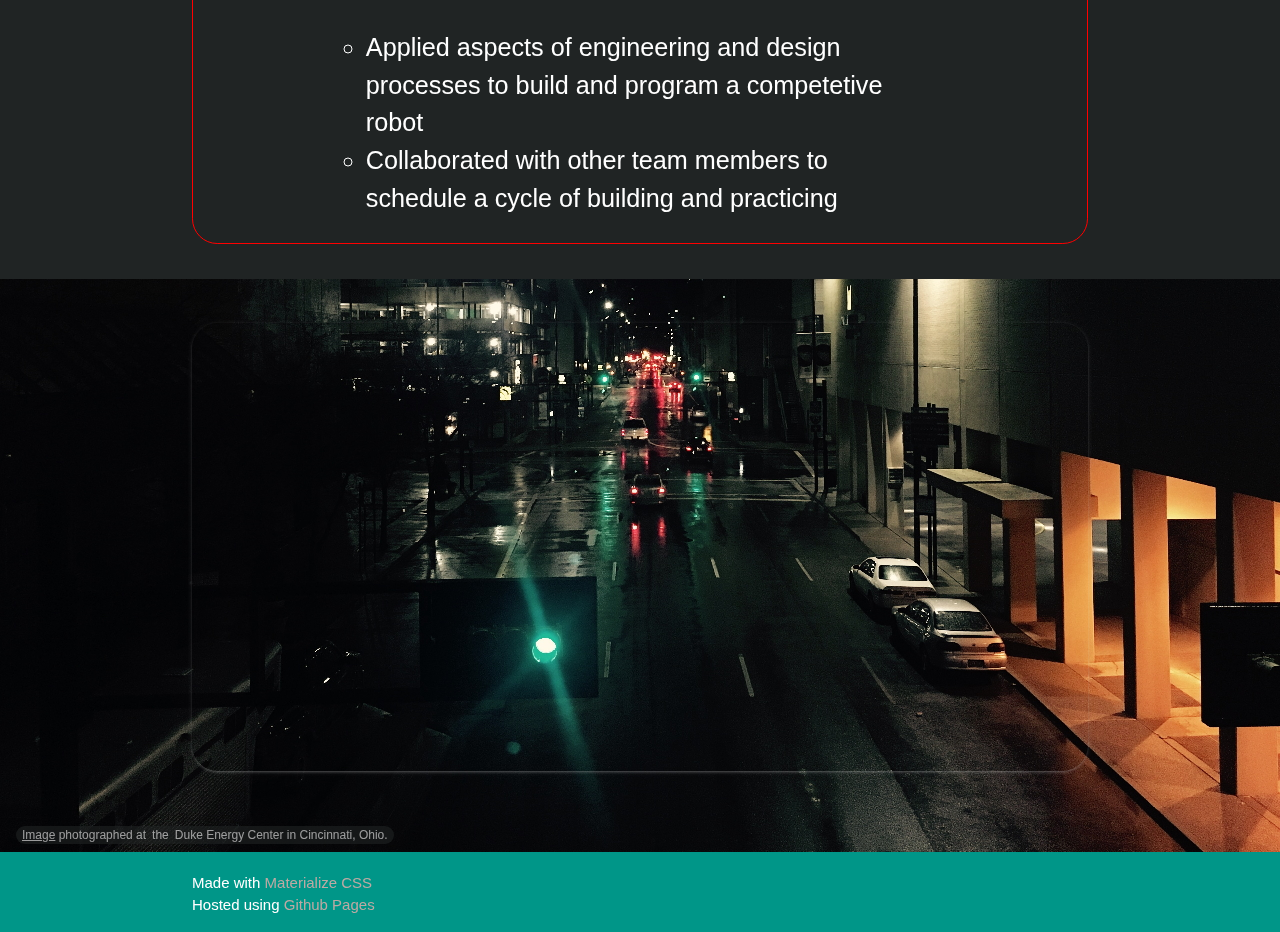
==== commit 5e72477a: "small updates" ====
--- a/index.html
+++ b/index.html
@@ -214,7 +214,7 @@
                     <ul class="textlist">
                         <li>Provided outstanding service to customers, kept shelves stocked, and tracked inventory and lottery information according to state guidelines</li>
                         <li>Created a clean, safe environment for all customers and other employees by adhering to COVID-19 guidelines, cleaning floors, shelves, products, and restrooms daily or twice a day</li>
-                        <li>Handled money from register during close and secured it within company safe to be deposited at the end of each week</li>
+                        <li>Handled funds from register during close and secured it within company safe each day</li>
                     </ul>
                 </div>
             </div>
@@ -235,6 +235,7 @@
                         <li>Designed and programmed an asynchronous python program with the ability to stream audio to and from the internet, mix multiple digital audio signals and output one digital signal</li>
                         <li>Utilized Discord's bot API to allow users to simultaneously listen to the same music/audio</li>
                         <li>Debugged hundreds of errors including those relating to asynchronous programming issues, data manipulation errors, and errors when utilizing google's firestore database schema</li>
+                        <li>Coordinated and communicated with co-author to produce continuous flow for user experience</li>
                     </ul>
                 </div>
             </div>
